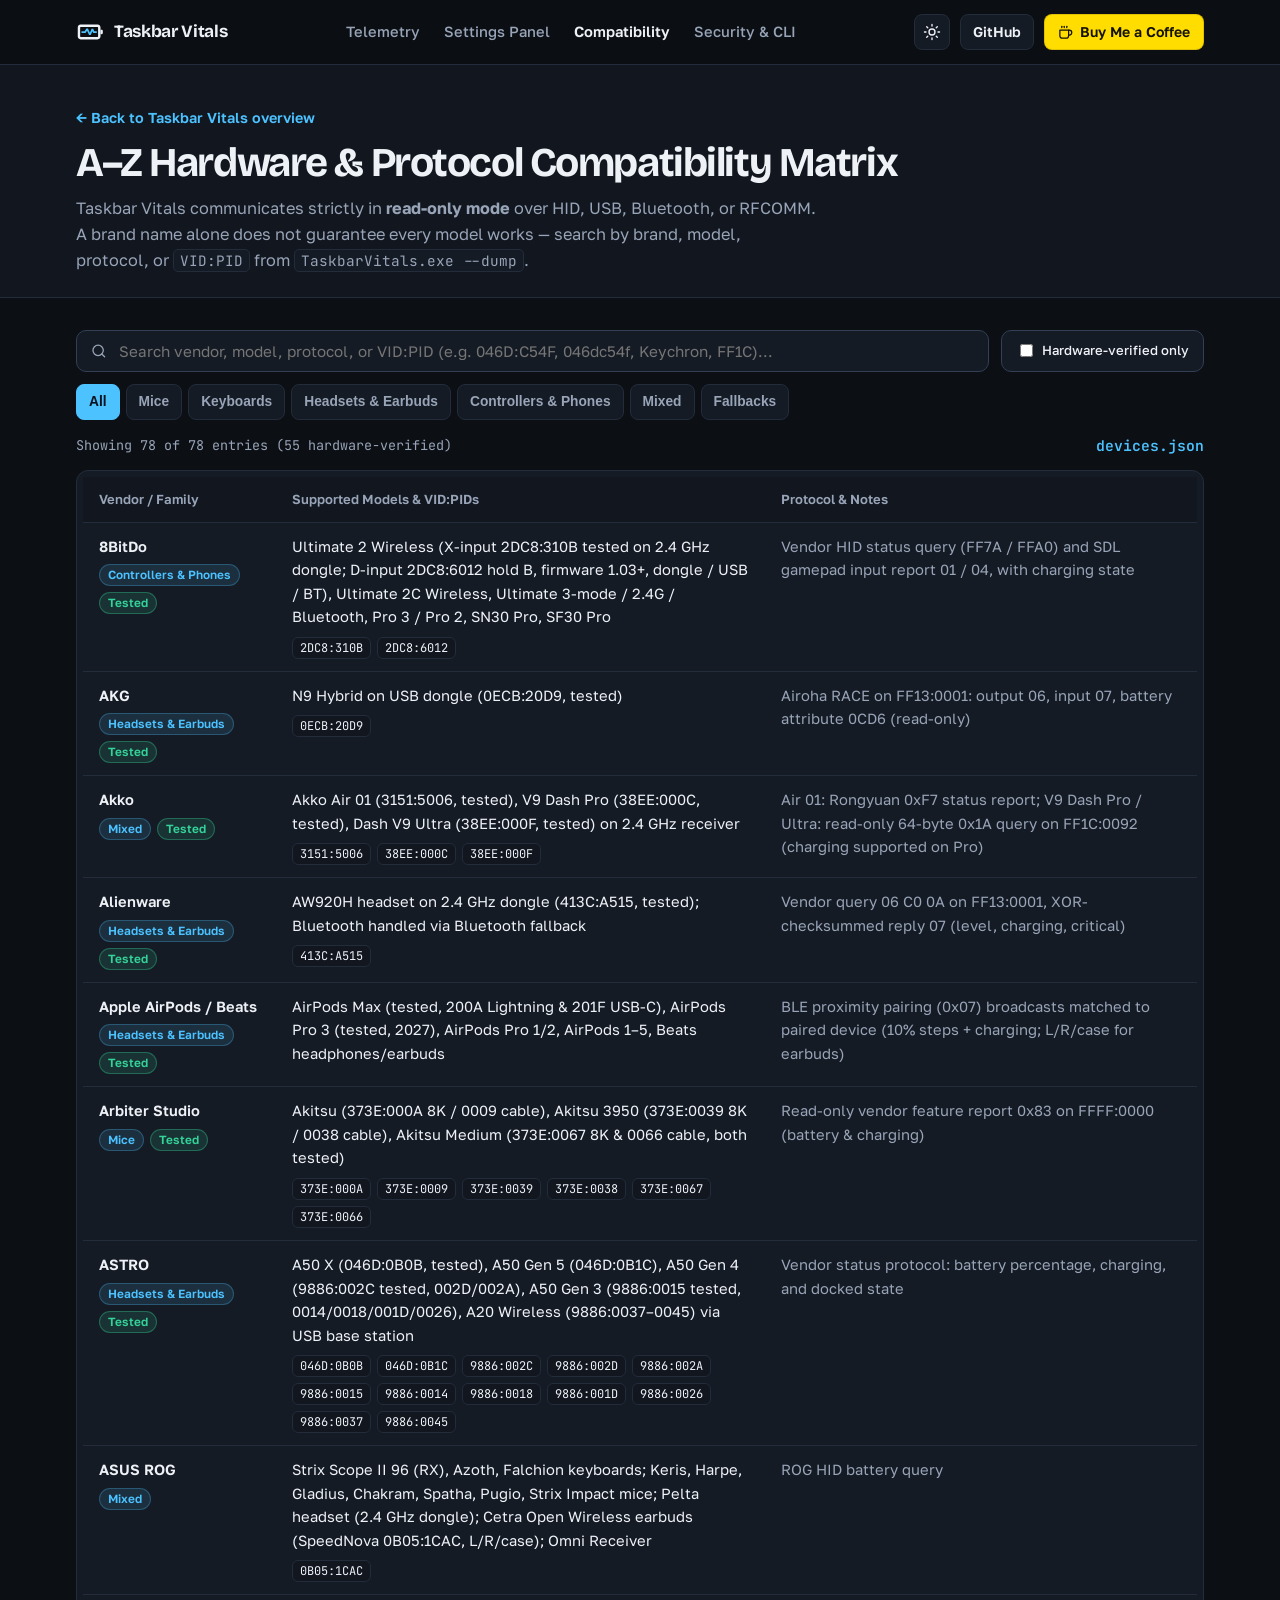
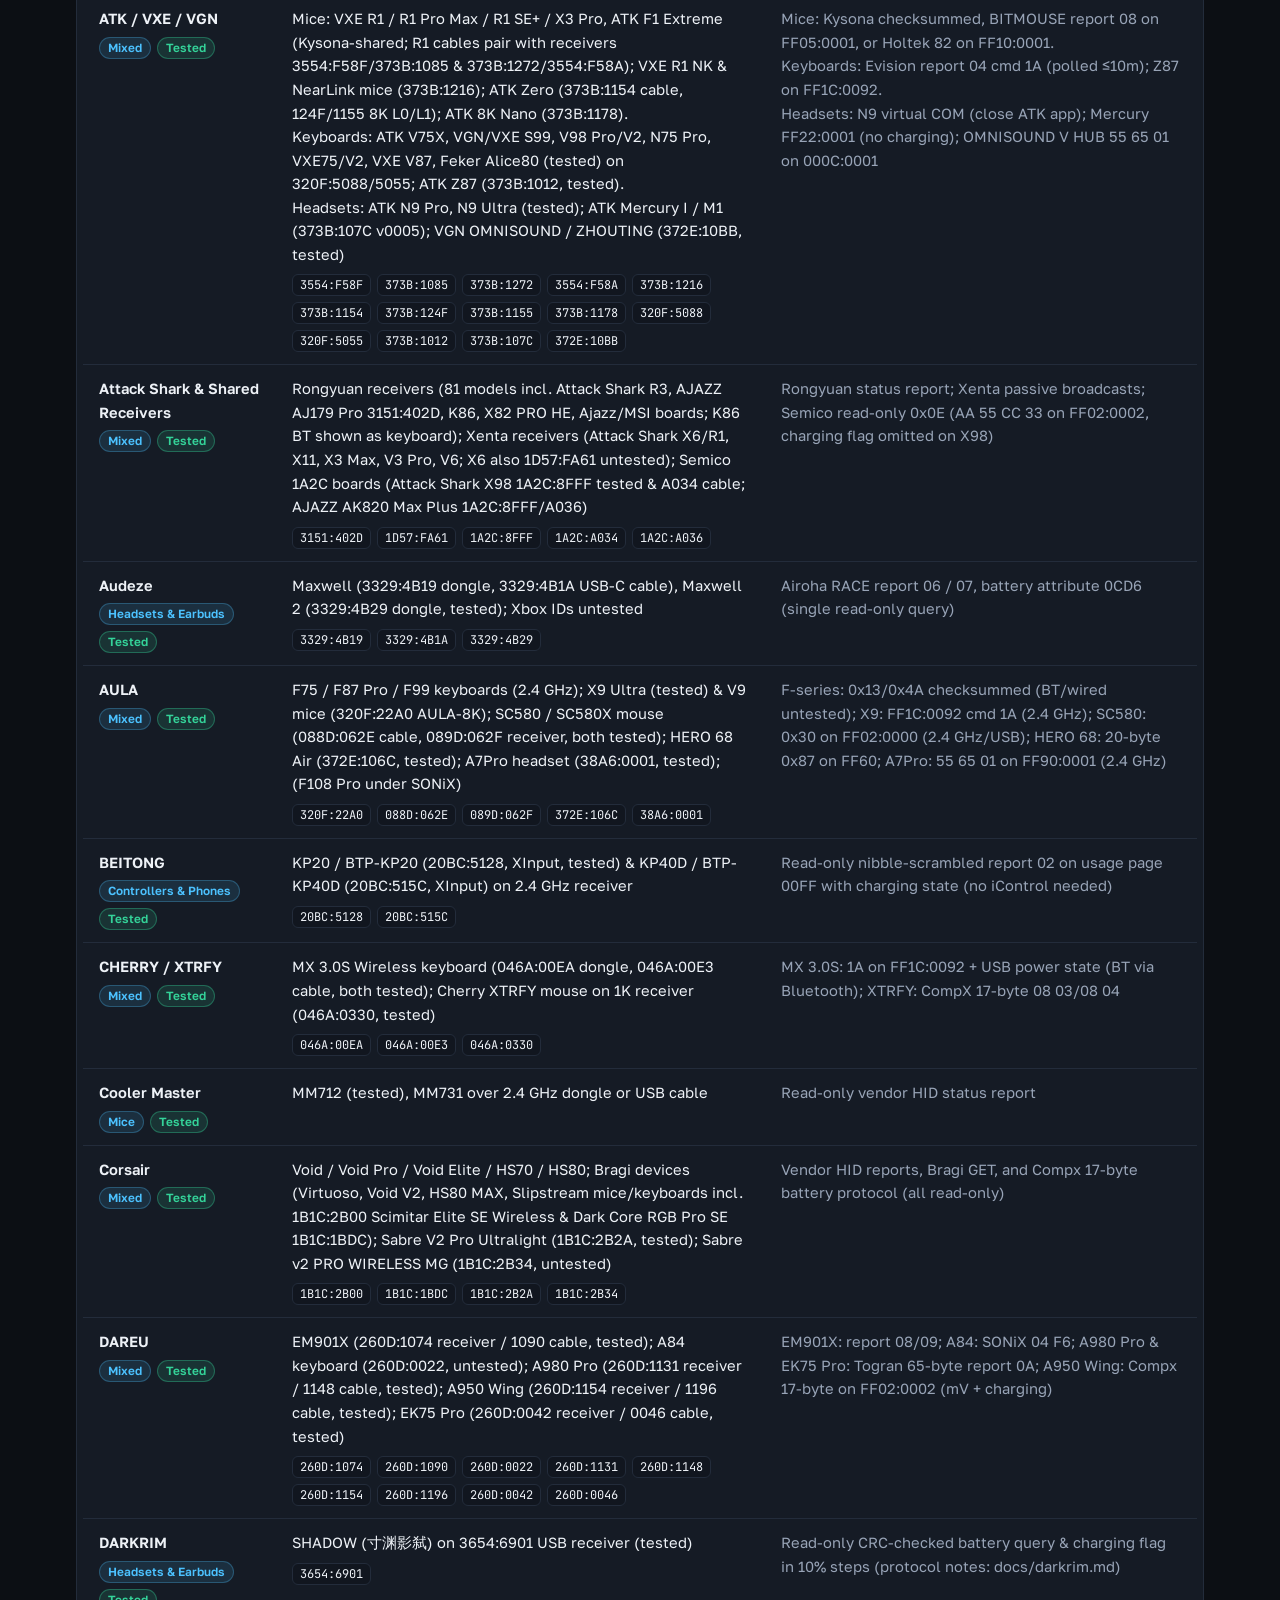
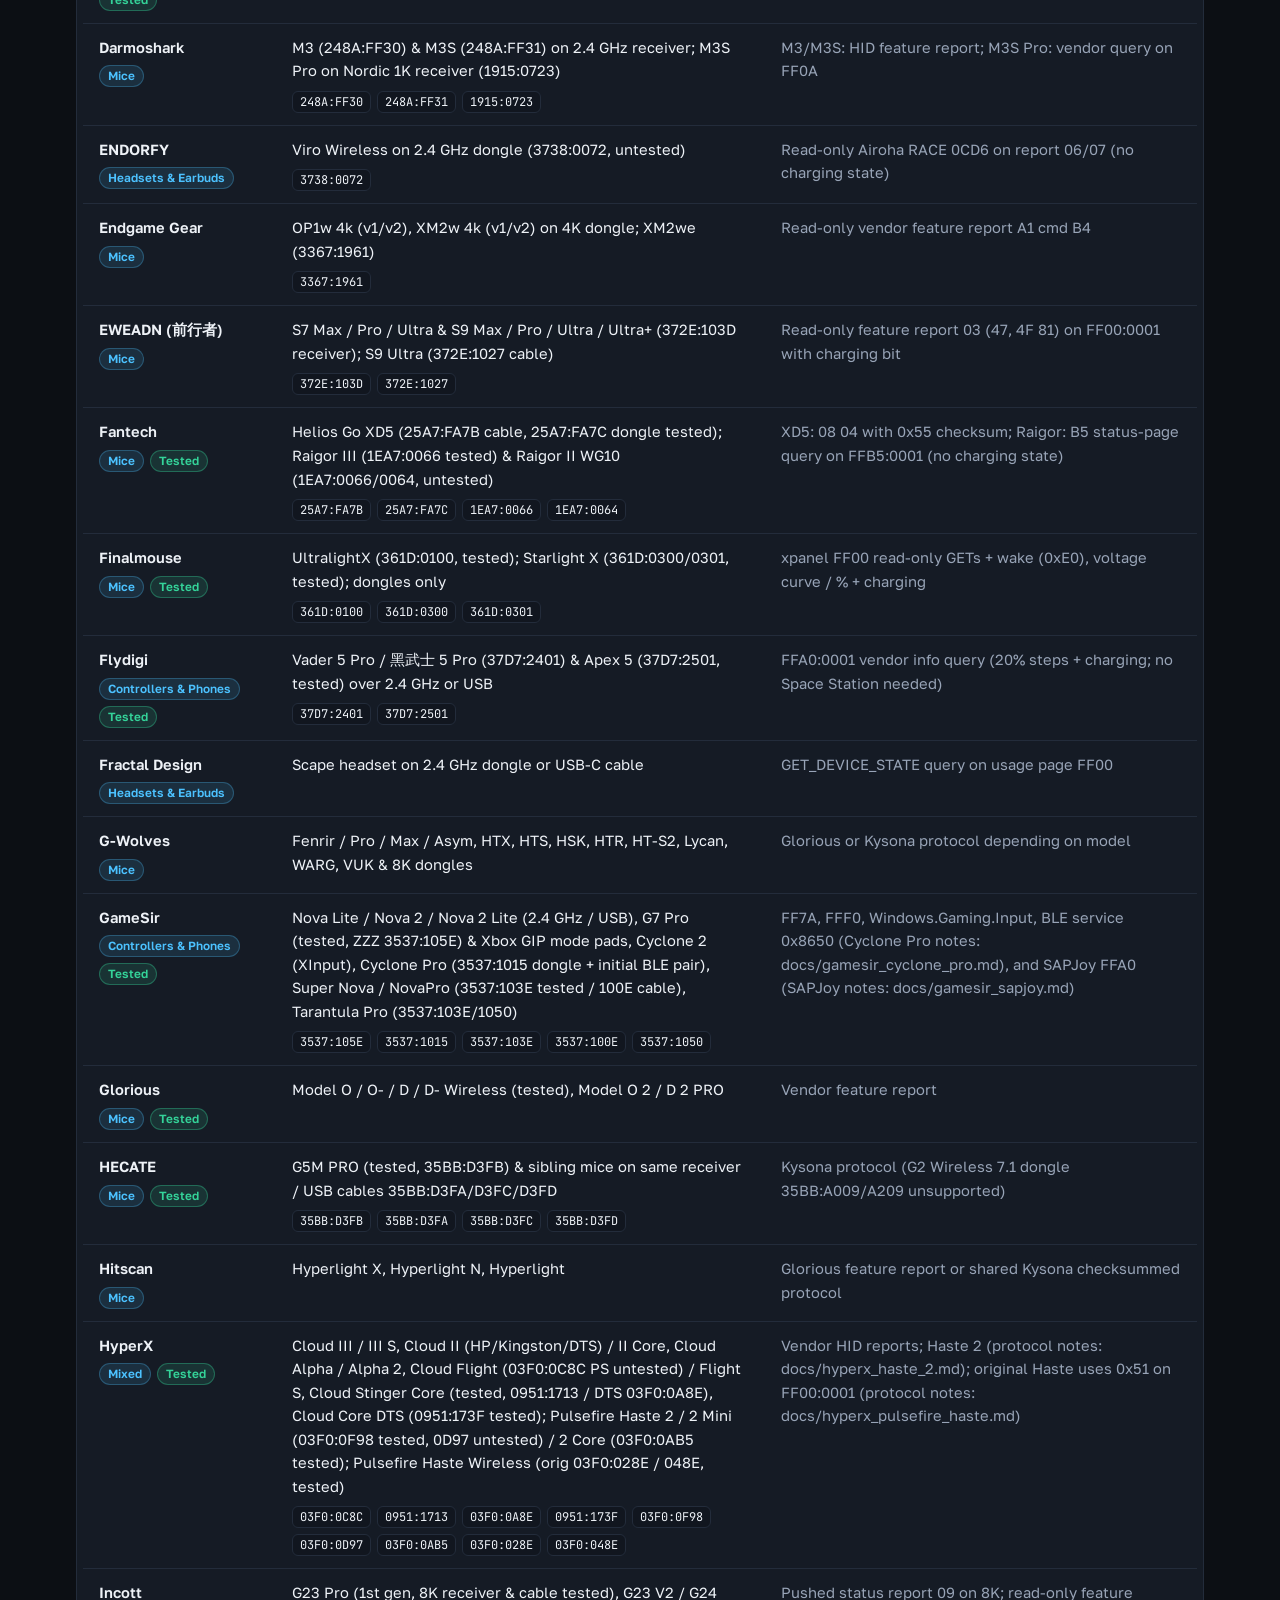
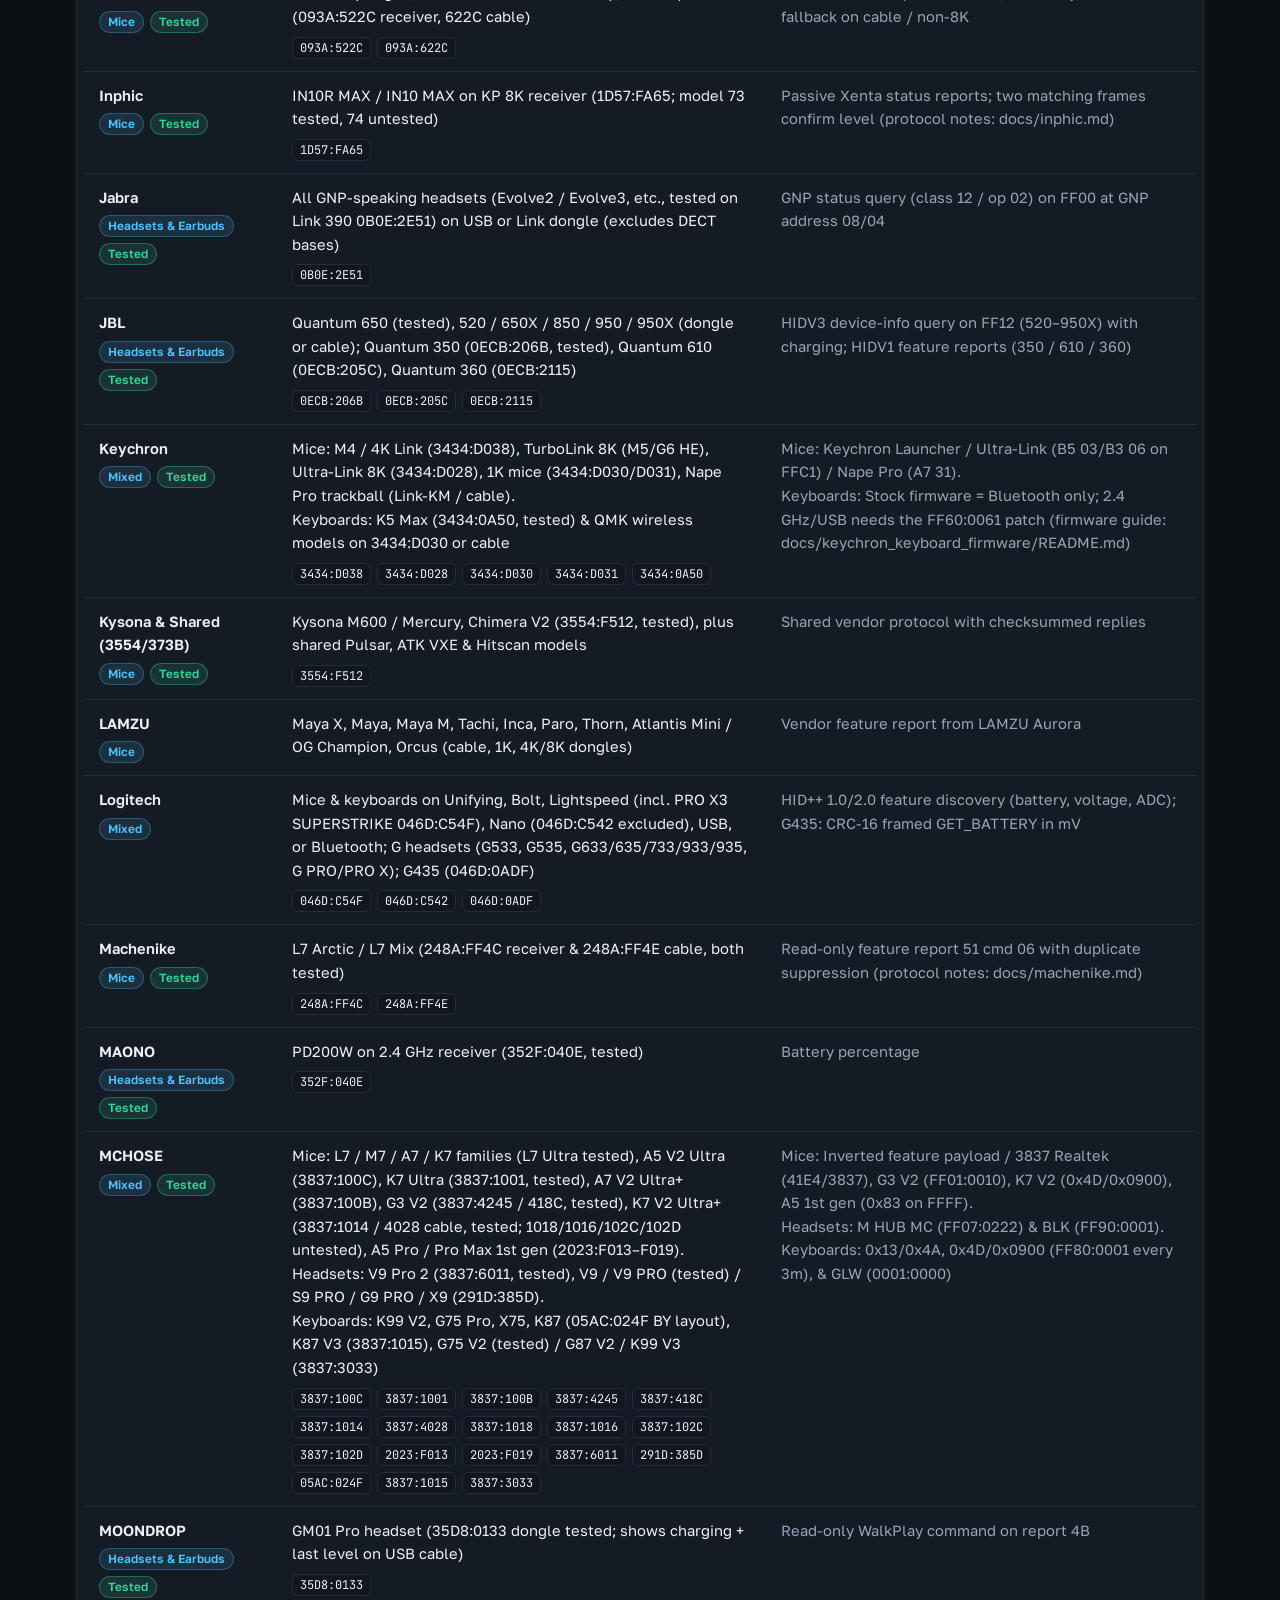
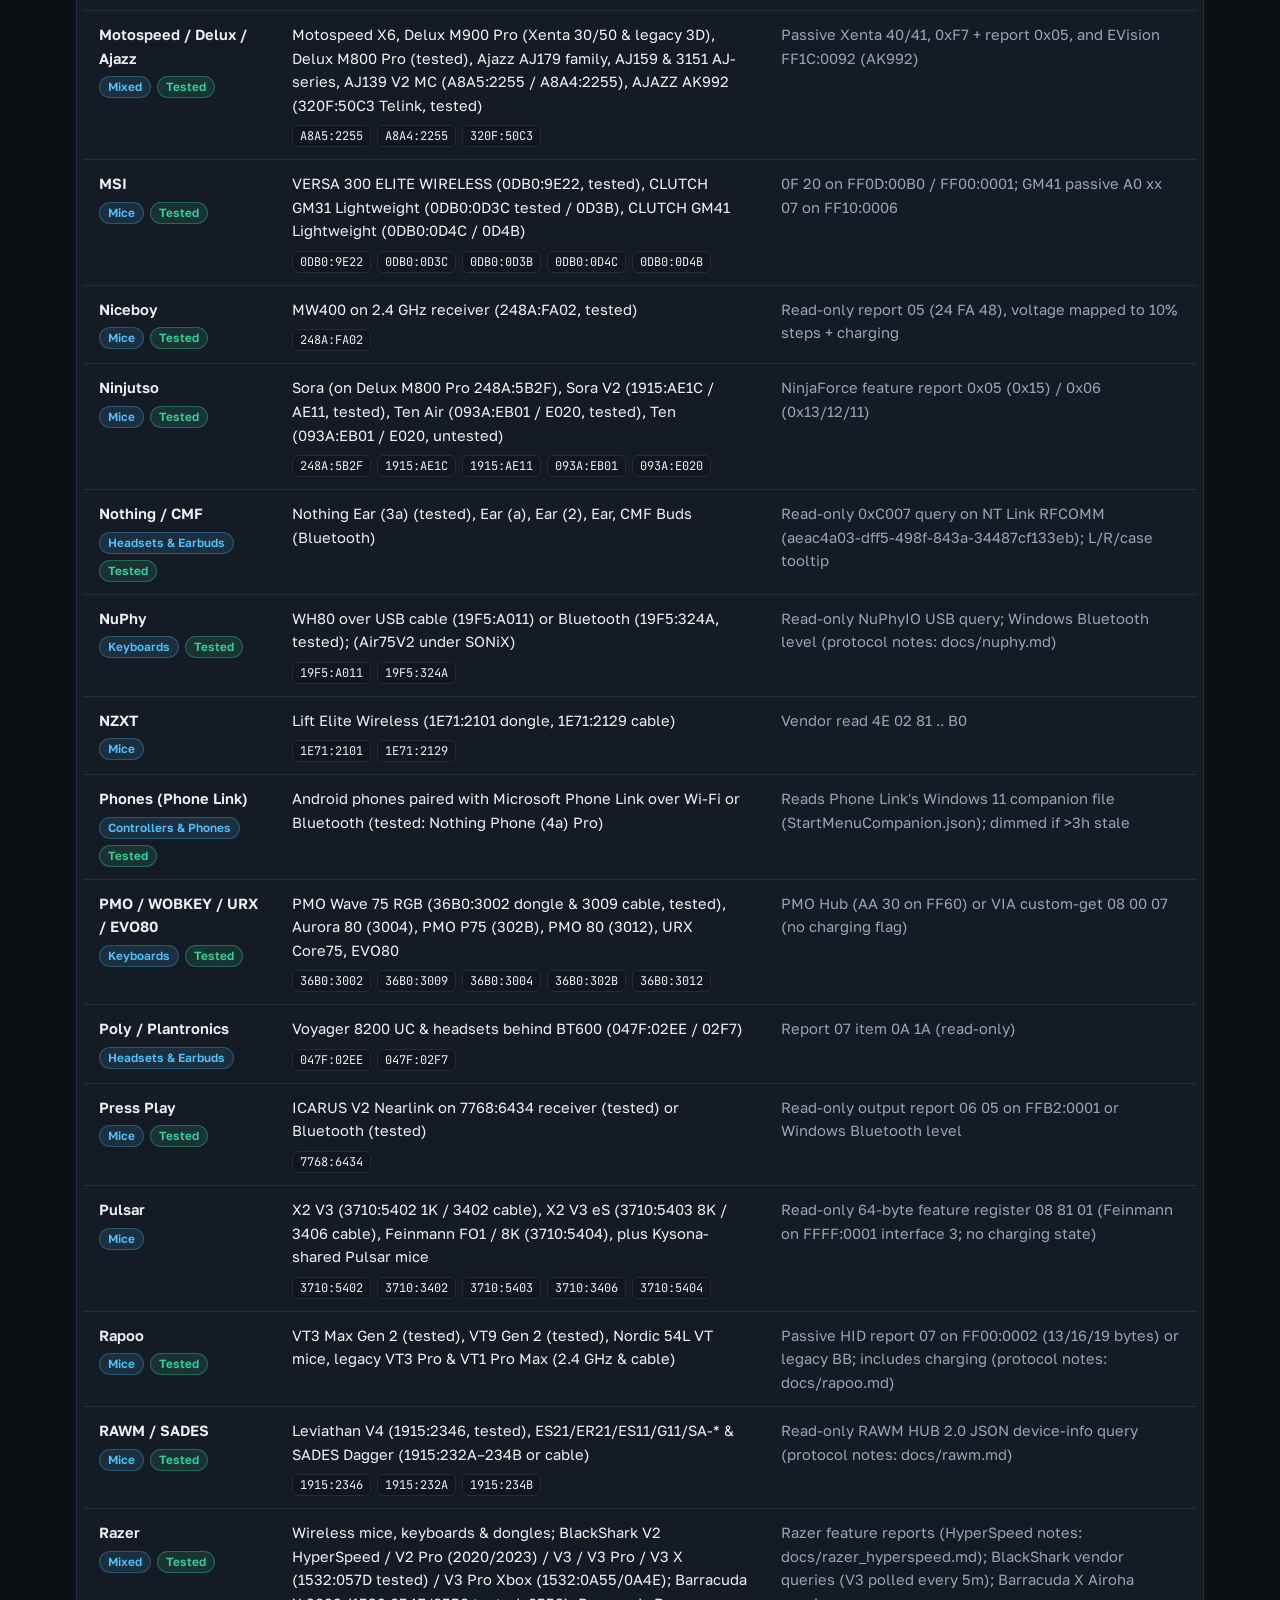
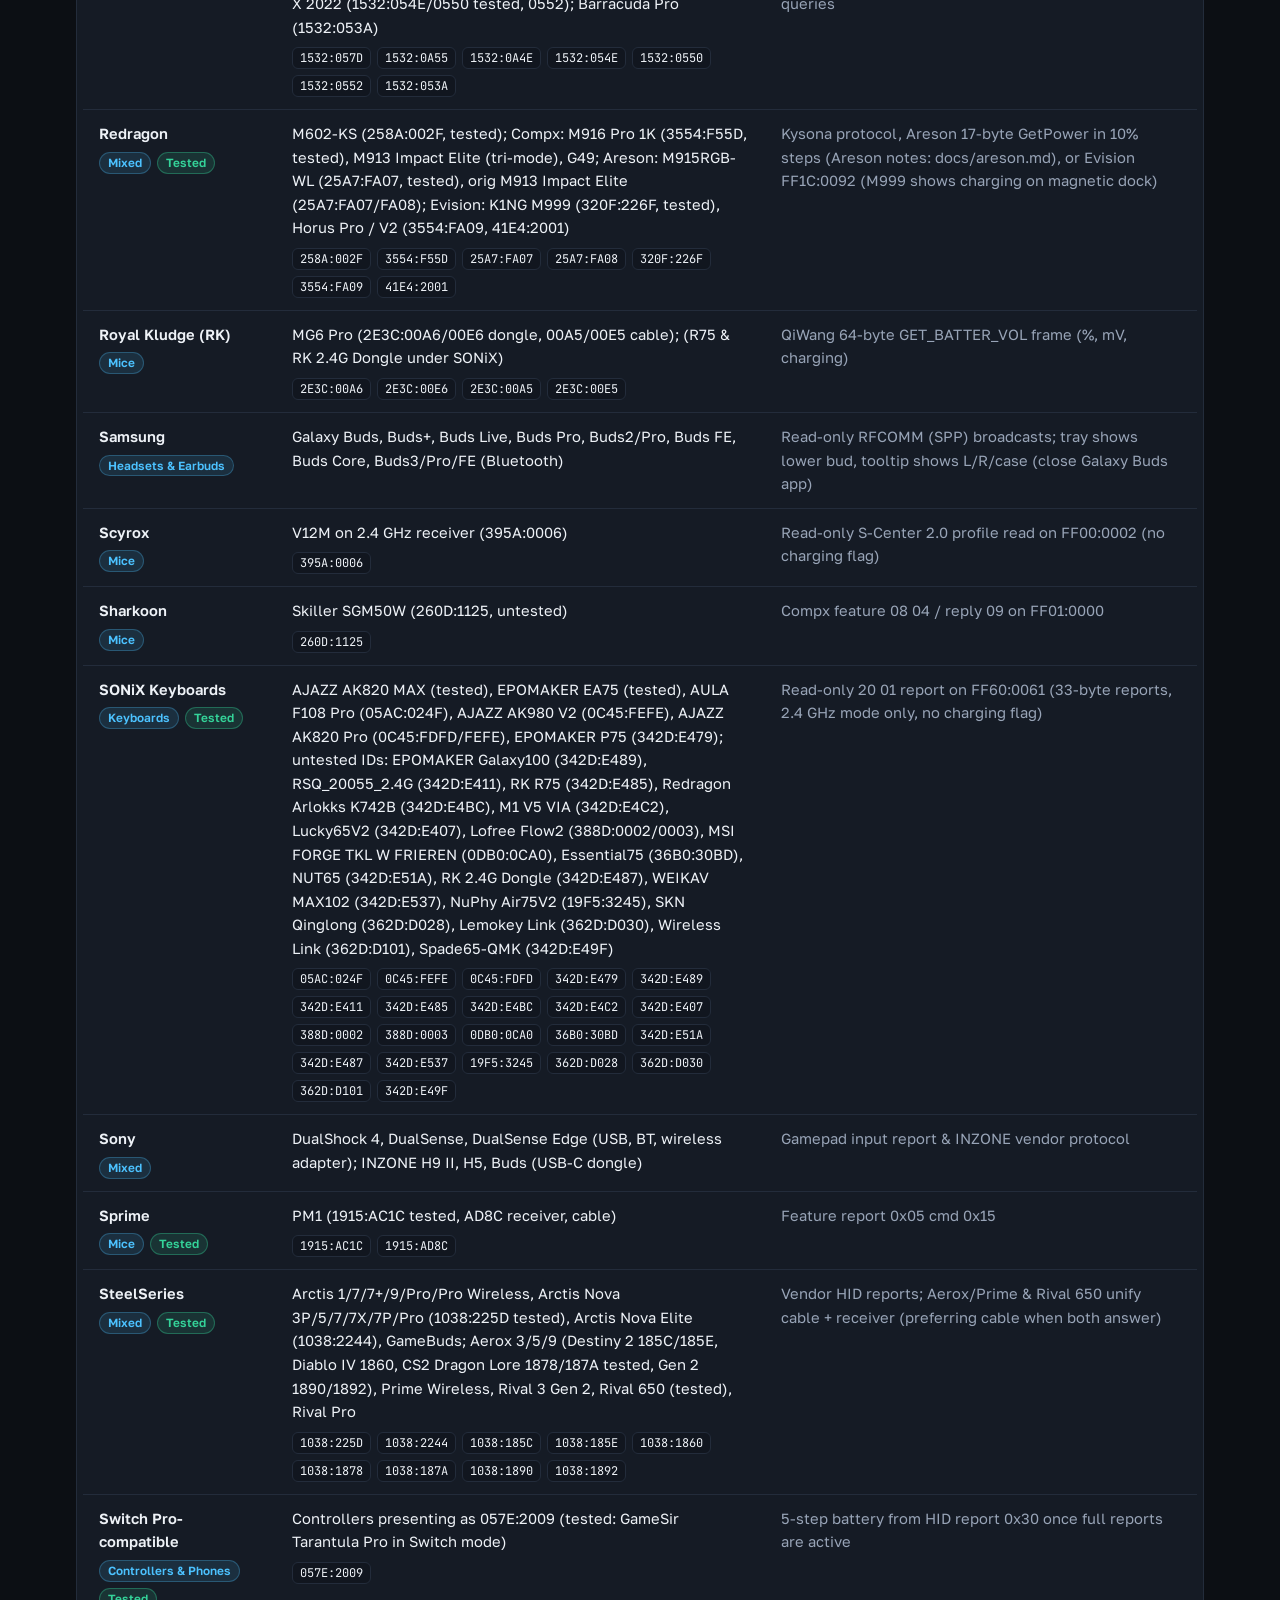
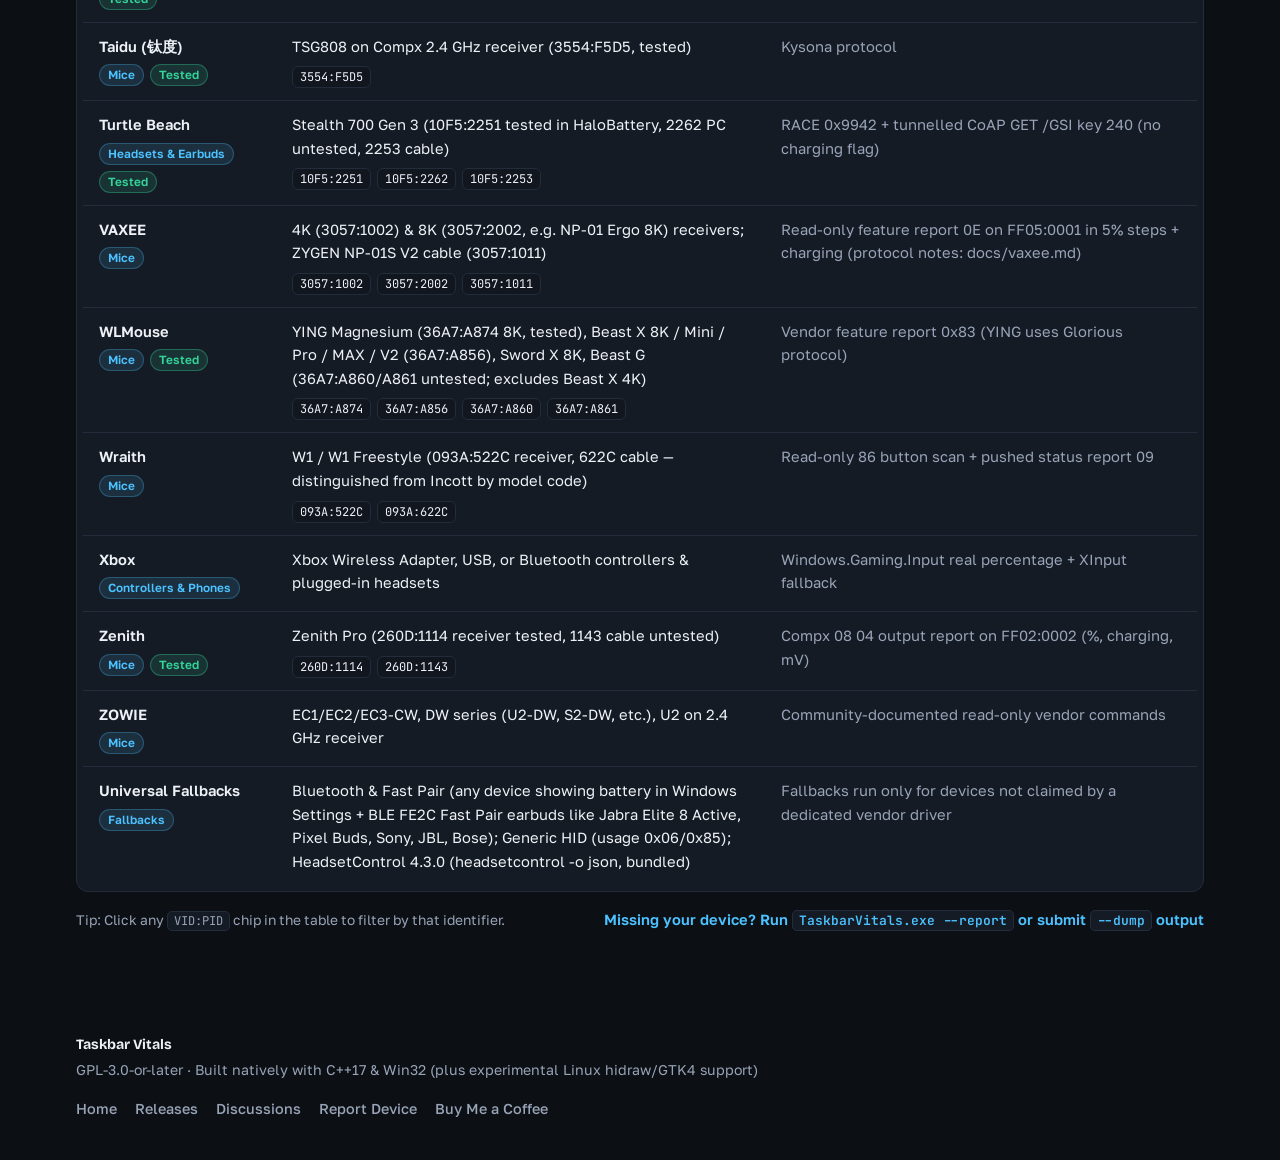
==== site/compatibility.html @ dc050e10 "Merge overnight improvements and package Taskbar Vitals 2.0.0" ====
<!DOCTYPE html>
<html lang="en" data-theme="dark">
<head>
  <meta charset="utf-8">
  <meta name="viewport" content="width=device-width, initial-scale=1">
  <title>Hardware Compatibility Matrix — Taskbar Vitals</title>
  <meta name="description" content="Searchable A–Z compatibility matrix for wireless mice, keyboards, headsets, earbuds, and controllers supported by Taskbar Vitals by brand, model, protocol, or VID:PID.">
  <meta property="og:title" content="Taskbar Vitals — Hardware Compatibility Matrix">
  <meta property="og:description" content="Search supported wireless peripherals, USB receivers, Bluetooth protocols, and VID:PID identifiers.">
  <meta property="og:type" content="website">
  <meta property="og:url" content="https://symnistaken.github.io/TaskbarVitals/compatibility.html">
  <link rel="icon" type="image/svg+xml" href="docs/readme/logo-dark.svg">
  <link rel="preconnect" href="https://fonts.googleapis.com">
  <link rel="preconnect" href="https://fonts.gstatic.com" crossorigin>
  <link href="https://fonts.googleapis.com/css2?family=Bricolage+Grotesque:opsz,wght@12..96,500;12..96,600;12..96,700&family=Golos+Text:wght@400;500;600&family=JetBrains+Mono:wght@400;500&display=swap" rel="stylesheet">
  <link rel="stylesheet" href="styles.css">
</head>
<body>
  <a class="skip-link" href="#main">Skip to content</a>

  <header class="site-header">
    <div class="container header-inner">
      <a class="brand" href="index.html" aria-label="Taskbar Vitals home">
        <svg class="brand-mark" width="28" height="28" viewBox="0 0 512 512" aria-hidden="true">
          <path d="M84,120 H396 C424.7,120 448,143.3 448,172 V340 C448,368.7 424.7,392 396,392 H84 C55.3,392 32,368.7 32,340 V172 C32,143.3 55.3,120 84,120 Z M84,164 H396 C400.4,164 404,167.6 404,172 V340 C404,344.4 400.4,348 396,348 H84 C79.6,348 76,344.4 76,340 V172 C76,167.6 79.6,164 84,164 Z" fill="currentColor" fill-rule="evenodd" clip-rule="evenodd"/>
          <path d="M448,216 H470 C481,216 490,225 490,236 V276 C490,287 481,296 470,296 H448 Z" fill="currentColor"/>
          <path d="M100,272 L174.5,272 L201.5,232.2 L239.5,312.8 L268.6,312.6 L300.7,241.3 L316.1,272 L380,272 L380,240 L335.9,240 L314.3,196.8 L285.4,197.4 L253.7,267.8 L218.5,193.2 L190.8,191 L157.5,240 L100,240 Z" fill="var(--accent)"/>
        </svg>
        <span class="brand-name">Taskbar Vitals</span>
      </a>

      <nav class="main-nav" aria-label="Primary navigation">
        <a href="index.html#telemetry">Telemetry</a>
        <a href="index.html#settings">Settings Panel</a>
        <a href="compatibility.html" class="nav-is-active" aria-current="page">Compatibility</a>
        <a href="index.html#security">Security &amp; CLI</a>
      </nav>

      <div class="header-actions">
        <button id="theme-toggle" class="icon-btn" type="button" aria-label="Toggle light or dark site theme" title="Switch theme">
          <svg width="18" height="18" viewBox="0 0 24 24" fill="none" stroke="currentColor" stroke-width="1.8" stroke-linecap="round" stroke-linejoin="round" aria-hidden="true">
            <circle cx="12" cy="12" r="4"/>
            <path d="M12 2v2M12 20v2M4.93 4.93l1.41 1.41M17.66 17.66l1.41 1.41M2 12h2M20 12h2M6.34 17.66l-1.41 1.41M19.07 4.93l-1.41 1.41"/>
          </svg>
        </button>
        <a class="nav-link-btn" href="https://github.com/symNistaken/TaskbarVitals" target="_blank" rel="noopener">GitHub</a>
        <a class="coffee-btn" href="https://buymeacoffee.com/symnistaken" target="_blank" rel="noopener">
          <svg width="15" height="15" viewBox="0 0 24 24" fill="none" stroke="currentColor" stroke-width="2" stroke-linecap="round" stroke-linejoin="round" aria-hidden="true">
            <path d="M17 8h1a4 4 0 1 1 0 8h-1"/>
            <path d="M3 8h14v9a4 4 0 0 1-4 4H7a4 4 0 0 1-4-4Z"/>
            <line x1="6" x2="6" y1="2" y2="4"/>
            <line x1="10" x2="10" y1="2" y2="4"/>
            <line x1="14" x2="14" y1="2" y2="4"/>
          </svg>
          <span>Buy Me a Coffee</span>
        </a>
      </div>
    </div>
  </header>

  <main id="main">
    <section class="compat-hero">
      <div class="container">
        <a class="compat-back-link" href="index.html">&larr; Back to Taskbar Vitals overview</a>
        <h1>A&ndash;Z Hardware &amp; Protocol Compatibility Matrix</h1>
        <p class="compat-lead">
          Taskbar Vitals communicates strictly in <strong>read-only mode</strong> over HID, USB, Bluetooth, or RFCOMM. A brand name alone does not guarantee every model works &mdash; search by brand, model, protocol, or <code>VID:PID</code> from <code>TaskbarVitals.exe --dump</code>.
        </p>
      </div>
    </section>

    <section class="band compat-band">
      <div class="container">
        <div class="hw-toolbar">
          <label class="hw-search-wrap" for="compat-search">
            <svg width="16" height="16" viewBox="0 0 24 24" fill="none" stroke="currentColor" stroke-width="2" stroke-linecap="round" stroke-linejoin="round" aria-hidden="true">
              <circle cx="11" cy="11" r="8"/>
              <line x1="21" x2="16.65" y1="21" y2="16.65"/>
            </svg>
            <input id="compat-search" type="search" placeholder="Search vendor, model, protocol, or VID:PID (e.g. 046D:C54F, 046dc54f, Keychron, FF1C)..." autocomplete="off">
            <button id="compat-clear" class="compat-clear-btn" type="button" hidden aria-label="Clear search">Clear</button>
          </label>

          <label class="check-chip compat-tested-chip">
            <input id="compat-tested-only" type="checkbox">
            <span>Hardware-verified only</span>
          </label>
        </div>

        <div class="hw-filters compat-filters" role="group" aria-label="Filter hardware by category">
          <button class="filter-btn is-active" type="button" data-cat="all">All</button>
          <button class="filter-btn" type="button" data-cat="mice">Mice</button>
          <button class="filter-btn" type="button" data-cat="keyboards">Keyboards</button>
          <button class="filter-btn" type="button" data-cat="audio">Headsets &amp; Earbuds</button>
          <button class="filter-btn" type="button" data-cat="controllers">Controllers &amp; Phones</button>
          <button class="filter-btn" type="button" data-cat="mixed">Mixed</button>
          <button class="filter-btn" type="button" data-cat="fallbacks">Fallbacks</button>
        </div>

        <div class="compat-meta-row">
          <p id="compat-count" class="hw-count mono" role="status" aria-live="polite">Loading compatibility dataset...</p>
          <a class="text-link mono compat-json-link" href="devices.json">devices.json</a>
        </div>

        <div class="hw-table-wrap">
          <table class="hw-table compat-table">
            <thead>
              <tr>
                <th>Vendor / Family</th>
                <th>Supported Models &amp; VID:PIDs</th>
                <th>Protocol &amp; Notes</th>
              </tr>
            </thead>
            <tbody id="compat-tbody"></tbody>
          </table>
        </div>

        <div id="compat-empty" class="compat-empty" hidden>
          <p id="compat-empty-msg">No matching entries found. Try another model keyword, protocol, or VID:PID.</p>
          <div class="compat-empty-actions">
            <button id="compat-reset-btn" class="btn btn-secondary" type="button">Reset filters</button>
            <a class="btn btn-primary" href="https://github.com/symNistaken/TaskbarVitals/issues/new?template=device-request.yml" target="_blank" rel="noopener">Request device support</a>
          </div>
        </div>

        <div class="hw-footer-bar">
          <span class="compat-tip">Tip: Click any <code>VID:PID</code> chip in the table to filter by that identifier.</span>
          <a class="text-link" href="https://github.com/symNistaken/TaskbarVitals/issues/new?template=device-request.yml" target="_blank" rel="noopener">
            Missing your device? Run <code>TaskbarVitals.exe --report</code> or submit <code>--dump</code> output
          </a>
        </div>
      </div>
    </section>
  </main>

  <footer class="site-footer">
    <div class="container footer-inner">
      <div class="footer-left">
        <strong>Taskbar Vitals</strong>
        <span>GPL-3.0-or-later &middot; Built natively with C++17 &amp; Win32 (plus experimental Linux hidraw/GTK4 support)</span>
      </div>
      <div class="footer-links">
        <a href="index.html">Home</a>
        <a href="https://github.com/symNistaken/TaskbarVitals/releases" target="_blank" rel="noopener">Releases</a>
        <a href="https://github.com/symNistaken/TaskbarVitals/discussions" target="_blank" rel="noopener">Discussions</a>
        <a href="https://github.com/symNistaken/TaskbarVitals/issues/new/choose" target="_blank" rel="noopener">Report Device</a>
        <a href="https://buymeacoffee.com/symnistaken" target="_blank" rel="noopener">Buy Me a Coffee</a>
      </div>
    </div>
  </footer>

  <script src="compatibility.js"></script>
</body>
</html>
---- site/styles.css ----
:root {
  --bg: #0c0f14;
  --bg-tinted: #11161f;
  --surface: #151b25;
  --surface-hover: #1b2330;
  --border: #232c3b;
  --border-strong: #323f54;
  --fg: #eef2f7;
  --fg-muted: #98a4b7;
  --accent: #4cc2ff;
  --accent-fg: #08131d;
  --accent-soft: rgba(76, 194, 255, 0.12);
  --amber: #f59e0b;
  --red: #f87171;
  --green: #34d399;
  --coffee: #ffdd00;
  --coffee-fg: #141100;
  --shadow: 0 18px 48px rgba(0, 0, 0, 0.42);
  --ease-out: cubic-bezier(0.23, 1, 0.32, 1);
  --font-display: 'Bricolage Grotesque', 'Segoe UI Variable Display', 'Segoe UI', system-ui, sans-serif;
  --font-sans: 'Golos Text', 'Segoe UI Variable Text', 'Segoe UI', system-ui, sans-serif;
  --font-mono: 'JetBrains Mono', 'Cascadia Code', Consolas, monospace;
}

html[data-theme="light"] {
  --bg: #f6f8fb;
  --bg-tinted: #edf1f7;
  --surface: #ffffff;
  --surface-hover: #f2f5fa;
  --border: #d8e0eb;
  --border-strong: #becad9;
  --fg: #121721;
  --fg-muted: #526075;
  --accent: #0067c0;
  --accent-fg: #ffffff;
  --accent-soft: rgba(0, 103, 192, 0.09);
  --amber: #b45309;
  --red: #c42b1c;
  --green: #0f7b0f;
  --shadow: 0 16px 40px rgba(15, 23, 42, 0.09);
}

*,
*::before,
*::after {
  box-sizing: border-box;
}

html {
  scroll-behavior: smooth;
  color-scheme: dark light;
}

body {
  margin: 0;
  font-family: var(--font-sans);
  font-size: 16px;
  line-height: 1.6;
  color: var(--fg);
  background: var(--bg);
  -webkit-font-smoothing: antialiased;
}

::selection {
  background: var(--accent);
  color: var(--accent-fg);
}

::-webkit-scrollbar {
  width: 10px;
  height: 10px;
}

::-webkit-scrollbar-track {
  background: var(--bg);
}

::-webkit-scrollbar-thumb {
  background: var(--border-strong);
  border-radius: 5px;
  border: 2px solid var(--bg);
}

:focus-visible {
  outline: 2px solid var(--accent);
  outline-offset: 2px;
}

.skip-link {
  position: absolute;
  left: -9999px;
  top: 8px;
  z-index: 999;
  padding: 8px 14px;
  background: var(--accent);
  color: var(--accent-fg);
  font-weight: 600;
  border-radius: 8px;
}

.skip-link:focus {
  left: 12px;
}

.mono {
  font-family: var(--font-mono);
  font-variant-numeric: tabular-nums;
}

code {
  font-family: var(--font-mono);
  font-size: 0.88em;
  padding: 1px 6px;
  border-radius: 5px;
  background: var(--surface);
  border: 1px solid var(--border);
}

.container {
  width: min(1160px, 100%);
  padding-inline: 16px;
  margin-inline: auto;
}

/* Header */
.site-header {
  position: sticky;
  top: 0;
  z-index: 50;
  background: color-mix(in srgb, var(--bg) 88%, transparent);
  backdrop-filter: blur(10px);
  border-bottom: 1px solid var(--border);
}

.header-inner {
  display: flex;
  align-items: center;
  justify-content: space-between;
  gap: 20px;
  min-height: 64px;
}

.brand {
  display: inline-flex;
  align-items: center;
  gap: 10px;
  color: var(--fg);
  text-decoration: none;
  font-family: var(--font-display);
  font-weight: 700;
  font-size: 1.08rem;
  letter-spacing: -0.02em;
}

.main-nav {
  display: flex;
  align-items: center;
  gap: 24px;
}

.main-nav a {
  color: var(--fg-muted);
  text-decoration: none;
  font-size: 0.92rem;
  font-weight: 500;
  transition: color 140ms var(--ease-out);
}

.main-nav a:hover {
  color: var(--fg);
}

.header-actions {
  display: flex;
  align-items: center;
  gap: 10px;
}

.icon-btn,
.nav-link-btn,
.coffee-btn {
  display: inline-flex;
  align-items: center;
  justify-content: center;
  gap: 7px;
  height: 36px;
  border-radius: 8px;
  font-size: 0.88rem;
  font-weight: 600;
  text-decoration: none;
  cursor: pointer;
  transition: transform 150ms var(--ease-out), background-color 150ms var(--ease-out), border-color 150ms var(--ease-out);
}

.icon-btn:active,
.nav-link-btn:active,
.coffee-btn:active,
.btn:active,
.seg-btn:active,
.panel-tab-btn:active {
  transform: scale(0.97);
}

.icon-btn {
  width: 36px;
  background: var(--surface);
  border: 1px solid var(--border);
  color: var(--fg);
}

.nav-link-btn {
  padding: 0 12px;
  background: var(--surface);
  border: 1px solid var(--border);
  color: var(--fg);
}

.coffee-btn {
  padding: 0 13px;
  background: var(--coffee);
  color: var(--coffee-fg);
  border: 1px solid rgba(0, 0, 0, 0.12);
}

/* Hero */
.hero {
  padding: 56px 0 48px;
}

.hero-copy {
  max-width: 78ch;
}

h1 {
  margin: 0 0 16px;
  font-family: var(--font-display);
  font-size: clamp(2.1rem, 4.4vw, 3.55rem);
  font-weight: 700;
  line-height: 1.07;
  letter-spacing: -0.035em;
  text-wrap: balance;
}

.hero-lead {
  margin: 0 0 26px;
  max-width: 66ch;
  font-size: 1.12rem;
  color: var(--fg-muted);
}

.hero-cta-row {
  display: flex;
  flex-wrap: wrap;
  align-items: center;
  gap: 12px;
  margin-bottom: 16px;
}

.btn {
  display: inline-flex;
  align-items: center;
  gap: 9px;
  height: 44px;
  padding: 0 18px;
  border-radius: 10px;
  font-weight: 600;
  font-size: 0.96rem;
  text-decoration: none;
  cursor: pointer;
  border: 1px solid transparent;
  transition: transform 150ms var(--ease-out), background-color 150ms var(--ease-out), border-color 150ms var(--ease-out);
}

.btn-primary {
  background: var(--accent);
  color: var(--accent-fg);
}

.btn-secondary {
  background: var(--surface);
  border-color: var(--border-strong);
  color: var(--fg);
}

@media (hover: hover) and (pointer: fine) {
  .btn-secondary:hover,
  .icon-btn:hover,
  .nav-link-btn:hover {
    background: var(--surface-hover);
    border-color: var(--accent);
  }
}

.vt-pill {
  display: inline-flex;
  align-items: center;
  gap: 7px;
  height: 44px;
  padding: 0 14px;
  border-radius: 10px;
  background: color-mix(in srgb, var(--green) 11%, var(--surface));
  border: 1px solid color-mix(in srgb, var(--green) 38%, transparent);
  color: var(--green);
  font-size: 0.9rem;
  font-weight: 600;
  text-decoration: none;
}

.hero-facts {
  margin: 0;
  font-size: 0.84rem;
  color: var(--fg-muted);
}

/* Interactive Taskbar Simulator */
.sim-shell {
  margin-top: 34px;
  border: 1px solid var(--border);
  border-radius: 16px;
  background: var(--surface);
  box-shadow: var(--shadow);
  overflow: hidden;
}

.sim-controls {
  display: flex;
  flex-wrap: wrap;
  align-items: center;
  justify-content: space-between;
  gap: 14px;
  padding: 12px 16px;
  border-bottom: 1px solid var(--border);
  background: var(--bg-tinted);
}

.control-group {
  display: inline-flex;
  flex-wrap: wrap;
  align-items: center;
  gap: 6px;
}

.control-label {
  font-size: 0.8rem;
  font-weight: 600;
  color: var(--fg-muted);
  margin-right: 4px;
}

.seg-btn {
  height: 30px;
  padding: 0 10px;
  border-radius: 7px;
  border: 1px solid var(--border);
  background: var(--surface);
  color: var(--fg-muted);
  font-size: 0.82rem;
  font-weight: 600;
  cursor: pointer;
  transition: transform 140ms var(--ease-out), background-color 140ms var(--ease-out), color 140ms var(--ease-out);
}

.seg-btn.is-active {
  background: var(--accent);
  color: var(--accent-fg);
  border-color: var(--accent);
}

.check-chip {
  display: inline-flex;
  align-items: center;
  gap: 6px;
  height: 30px;
  padding: 0 10px;
  border-radius: 7px;
  border: 1px solid var(--border);
  background: var(--surface);
  font-size: 0.82rem;
  font-weight: 500;
  color: var(--fg);
  cursor: pointer;
}

.check-chip input {
  accent-color: var(--accent);
}

.desktop-stage {
  position: relative;
  padding: 96px 20px 18px;
  background: radial-gradient(circle at 20% 25%, #1c314b 0%, #101723 55%, #0c1018 100%);
  transition: background 220ms var(--ease-out);
}

.desktop-stage[data-bar-theme="light"] {
  background: radial-gradient(circle at 20% 25%, #dbeafe 0%, #c7d9ee 58%, #b9cee7 100%);
}

.sim-tooltip {
  position: absolute;
  left: 24px;
  bottom: 78px;
  padding: 10px 14px;
  border-radius: 8px;
  background: #232323;
  border: 1px solid #3c3c3c;
  color: #f3f3f3;
  font-size: 0.83rem;
  line-height: 1.5;
  box-shadow: 0 10px 28px rgba(0, 0, 0, 0.45);
  opacity: 0;
  transform: translateY(4px) scale(0.98);
  pointer-events: none;
  transition: opacity 150ms var(--ease-out), transform 150ms var(--ease-out);
}

.desktop-stage[data-bar-theme="light"] .sim-tooltip {
  background: #ffffff;
  border-color: #d0d7de;
  color: #18181b;
}

.sim-tooltip.is-visible {
  opacity: 1;
  transform: translateY(0) scale(1);
}

.taskbar-preview {
  display: flex;
  align-items: center;
  justify-content: space-between;
  gap: 16px;
  min-height: 48px;
  padding: 6px 14px;
  border-radius: 10px;
  background: rgba(24, 24, 27, 0.9);
  border: 1px solid rgba(255, 255, 255, 0.1);
  color: #f4f4f5;
  backdrop-filter: blur(12px);
}

.desktop-stage[data-bar-theme="light"] .taskbar-preview {
  background: rgba(243, 246, 250, 0.92);
  border-color: rgba(15, 23, 42, 0.14);
  color: #18181b;
}

.strip {
  display: inline-flex;
  align-items: center;
  gap: 14px;
  cursor: pointer;
  border-radius: 6px;
  padding: 3px 6px;
}

.strip:hover {
  background: rgba(128, 128, 128, 0.14);
}

.strip-item {
  position: relative;
  display: inline-flex;
  align-items: center;
  gap: 6px;
  font-size: 0.86rem;
  font-weight: 500;
  padding-bottom: 3px;
  white-space: nowrap;
}

.strip-item.is-low {
  color: #ff7b72;
}

.desktop-stage[data-bar-theme="light"] .strip-item.is-low {
  color: #c42b1c;
}

.strip-item.heat-warn {
  color: #f59e0b;
}

.strip-item.heat-high {
  color: #ff7b72;
}

.tv-ico {
  width: 17px;
  height: 17px;
  fill: none;
  stroke: currentColor;
  stroke-width: 1.7;
  stroke-linecap: round;
  stroke-linejoin: round;
}

.bolt-ico {
  width: 12px;
  height: 12px;
  fill: #4cc2ff;
}

.desktop-stage[data-bar-theme="light"] .bolt-ico {
  fill: #0067c0;
}

.brand-bar {
  position: absolute;
  left: 0;
  right: 0;
  bottom: -1px;
  height: 2.5px;
  border-radius: 2px;
  opacity: 0.92;
  transition: opacity 150ms var(--ease-out);
}

.desktop-stage.no-brands .brand-bar {
  opacity: 0;
}

.taskbar-center-icons {
  display: inline-flex;
  align-items: center;
  gap: 8px;
}

.win-start {
  width: 18px;
  height: 18px;
  border-radius: 3px;
  background: linear-gradient(135deg, #38bdf8, #0284c7);
}

.win-app {
  width: 18px;
  height: 18px;
  border-radius: 4px;
  background: rgba(148, 163, 184, 0.35);
}

.taskbar-right {
  display: inline-flex;
  align-items: center;
  gap: 14px;
}

.win-clock {
  display: flex;
  flex-direction: column;
  align-items: flex-end;
  font-size: 0.72rem;
  line-height: 1.25;
}

.stage-hint {
  margin: 12px 0 0;
  font-size: 0.8rem;
  color: rgba(255, 255, 255, 0.72);
  text-align: center;
}

.desktop-stage[data-bar-theme="light"] .stage-hint {
  color: rgba(15, 23, 42, 0.72);
}

/* Bands & Typography */
.band {
  padding: 72px 16px;
}

.band-tinted {
  background: var(--bg-tinted);
  border-top: 1px solid var(--border);
  border-bottom: 1px solid var(--border);
}

.section-head {
  max-width: 68ch;
  margin-bottom: 32px;
}

.section-head h2,
.ledger-block h2 {
  margin: 0 0 10px;
  font-family: var(--font-display);
  font-size: clamp(1.55rem, 2.8vw, 2.2rem);
  font-weight: 700;
  line-height: 1.15;
  letter-spacing: -0.025em;
}

.section-head p {
  margin: 0;
  color: var(--fg-muted);
}

/* Real captures section */
.captures-layout {
  display: grid;
  grid-template-columns: 1.1fr 0.9fr;
  gap: 20px;
  align-items: stretch;
}

.capture-stack {
  display: flex;
  flex-direction: column;
  gap: 20px;
}

.capture-frame {
  margin: 0;
  padding: 16px;
  border-radius: 14px;
  background: var(--surface);
  border: 1px solid var(--border);
  display: flex;
  flex-direction: column;
  gap: 14px;
}

.capture-frame img {
  width: 100%;
  height: auto;
  border-radius: 8px;
  border: 1px solid var(--border);
  display: block;
}

.capture-tooltip {
  justify-content: space-between;
}

.capture-frame figcaption {
  font-size: 0.93rem;
  color: var(--fg-muted);
}

.capture-frame figcaption strong {
  color: var(--fg);
}

.tone-amber {
  color: var(--amber);
  font-weight: 600;
}

.tone-red {
  color: var(--red);
  font-weight: 600;
}

/* Settings Panel Showcase */
.panel-showcase {
  display: grid;
  grid-template-columns: 1fr 420px;
  gap: 28px;
  align-items: start;
}

.panel-tab-list {
  display: flex;
  flex-direction: column;
  gap: 10px;
}

.panel-tab-btn {
  text-align: left;
  padding: 16px 18px;
  border-radius: 12px;
  border: 1px solid var(--border);
  background: var(--surface);
  color: var(--fg);
  cursor: pointer;
  display: flex;
  flex-direction: column;
  gap: 4px;
  transition: transform 150ms var(--ease-out), border-color 150ms var(--ease-out), background-color 150ms var(--ease-out);
}

.panel-tab-btn strong {
  font-family: var(--font-display);
  font-size: 1.05rem;
}

.panel-tab-btn span {
  font-size: 0.91rem;
  color: var(--fg-muted);
}

.panel-tab-btn.is-active {
  border-color: var(--accent);
  background: color-mix(in srgb, var(--accent) 8%, var(--surface));
}

.panel-shot-wrap {
  margin: 0;
  padding: 14px;
  border-radius: 14px;
  background: var(--surface);
  border: 1px solid var(--border);
  box-shadow: var(--shadow);
}

.panel-shot-wrap img {
  width: 100%;
  height: auto;
  border-radius: 8px;
  display: block;
  transition: opacity 180ms var(--ease-out);
}

.panel-shot-wrap figcaption {
  margin-top: 12px;
  font-size: 0.89rem;
  color: var(--fg-muted);
}

.panel-shot-wrap figcaption strong {
  color: var(--fg);
}

/* Hardware Explorer */
.hw-toolbar {
  display: flex;
  flex-wrap: wrap;
  align-items: center;
  justify-content: space-between;
  gap: 12px;
  margin-bottom: 12px;
}

.hw-search-wrap {
  flex: 1 1 320px;
  display: flex;
  align-items: center;
  gap: 10px;
  height: 42px;
  padding: 0 14px;
  border-radius: 10px;
  background: var(--surface);
  border: 1px solid var(--border-strong);
  color: var(--fg-muted);
}

.hw-search-wrap input {
  width: 100%;
  border: 0;
  background: transparent;
  color: var(--fg);
  font-family: var(--font-sans);
  font-size: 0.95rem;
  outline: none;
}

.hw-filters {
  display: flex;
  flex-wrap: wrap;
  gap: 6px;
}

.filter-btn {
  height: 36px;
  padding: 0 12px;
  border-radius: 8px;
  border: 1px solid var(--border);
  background: var(--surface);
  color: var(--fg-muted);
  font-size: 0.86rem;
  font-weight: 600;
  cursor: pointer;
}

.filter-btn.is-active {
  background: var(--accent);
  color: var(--accent-fg);
  border-color: var(--accent);
}

.hw-count {
  margin: 0 0 12px;
  font-size: 0.84rem;
  color: var(--fg-muted);
}

.hw-table-wrap {
  padding: 6px;
  border: 1px solid var(--border);
  border-radius: 12px;
  overflow: auto;
  background: var(--surface);
}

.hw-table {
  width: 100%;
  border-collapse: collapse;
  text-align: left;
  font-size: 0.92rem;
}

.hw-table th {
  padding: 12px 16px;
  font-size: 0.82rem;
  font-weight: 600;
  color: var(--fg-muted);
  background: var(--bg-tinted);
  border-bottom: 1px solid var(--border);
}

.hw-table td {
  padding: 12px 16px;
  border-bottom: 1px solid var(--border);
  vertical-align: top;
}

.hw-table tr:last-child td {
  border-bottom: 0;
}

.hw-brand {
  font-weight: 600;
  color: var(--fg);
  white-space: nowrap;
}

.hw-cat {
  color: var(--accent);
  font-size: 0.84rem;
  font-weight: 600;
  white-space: nowrap;
}

.hw-footer-bar {
  margin-top: 16px;
  display: flex;
  flex-wrap: wrap;
  align-items: center;
  justify-content: space-between;
  gap: 12px;
}

.hw-footer-actions {
  display: flex;
  flex-wrap: wrap;
  align-items: center;
  gap: 10px;
}

.main-nav a.nav-is-active {
  color: var(--fg);
  font-weight: 600;
}

/* Full Compatibility Matrix Page */
.compat-hero {
  padding: 40px 0 24px;
  border-bottom: 1px solid var(--border);
  background: var(--bg-tinted);
}

.compat-back-link {
  display: inline-block;
  margin-bottom: 12px;
  color: var(--accent);
  text-decoration: none;
  font-size: 0.9rem;
  font-weight: 600;
}

.compat-back-link:hover {
  text-decoration: underline;
  text-underline-offset: 3px;
}

.compat-hero h1 {
  font-size: clamp(1.75rem, 3.4vw, 2.55rem);
  margin-bottom: 10px;
}

.compat-lead {
  margin: 0;
  max-width: 74ch;
  color: var(--fg-muted);
  font-size: 1.02rem;
}

.compat-band {
  padding-top: 32px;
}

.compat-clear-btn {
  border: 1px solid var(--border);
  background: var(--bg-tinted);
  color: var(--fg-muted);
  border-radius: 6px;
  padding: 2px 8px;
  font-size: 0.78rem;
  font-weight: 600;
  cursor: pointer;
}

.compat-clear-btn:hover {
  color: var(--fg);
  border-color: var(--border-strong);
}

.compat-tested-chip {
  height: 42px;
  padding: 0 14px;
  border-radius: 10px;
  border-color: var(--border-strong);
}

.compat-filters {
  margin-bottom: 14px;
}

.compat-meta-row {
  display: flex;
  flex-wrap: wrap;
  align-items: center;
  justify-content: space-between;
  gap: 8px;
  margin-bottom: 12px;
}

.compat-meta-row .hw-count {
  margin: 0;
}

.compat-json-link {
  font-size: 0.82rem;
}

.compat-vendor-cell {
  min-width: 190px;
}

.compat-vendor-name {
  white-space: normal;
  margin-bottom: 6px;
}

.compat-badges {
  display: flex;
  flex-wrap: wrap;
  gap: 6px;
}

.badge-cat,
.badge-tested {
  display: inline-flex;
  align-items: center;
  padding: 2px 8px;
  border-radius: 999px;
  font-size: 0.74rem;
  font-weight: 600;
  line-height: 1.35;
}

.badge-cat {
  background: var(--accent-soft);
  color: var(--accent);
  border: 1px solid color-mix(in srgb, var(--accent) 28%, transparent);
}

.badge-tested {
  background: color-mix(in srgb, var(--green) 13%, var(--surface));
  color: var(--green);
  border: 1px solid color-mix(in srgb, var(--green) 35%, transparent);
}

.compat-models {
  min-width: 280px;
}

.compat-proto {
  min-width: 240px;
  color: var(--fg-muted);
}

.vidpid-list {
  display: flex;
  flex-wrap: wrap;
  gap: 6px;
  margin-top: 8px;
}

.vidpid-pill {
  padding: 2px 7px;
  border-radius: 6px;
  border: 1px solid var(--border);
  background: var(--bg-tinted);
  color: var(--fg);
  font-size: 0.75rem;
  cursor: pointer;
  transition: border-color 140ms var(--ease-out), background-color 140ms var(--ease-out);
}

.vidpid-pill:hover {
  border-color: var(--accent);
  background: var(--accent-soft);
}

.compat-empty {
  padding: 36px 24px;
  border-radius: 12px;
  border: 1px solid var(--border);
  background: var(--surface);
  text-align: center;
}

.compat-empty p {
  margin: 0 0 18px;
  color: var(--fg-muted);
}

.compat-empty-actions {
  display: flex;
  flex-wrap: wrap;
  justify-content: center;
  gap: 10px;
}

.compat-tip {
  font-size: 0.86rem;
  color: var(--fg-muted);
}

.text-link {
  color: var(--accent);
  font-weight: 600;
  font-size: 0.92rem;
  text-decoration: none;
}

.text-link:hover {
  text-decoration: underline;
  text-underline-offset: 3px;
}

/* Security & CLI Ledger */
.ledger-grid {
  display: grid;
  grid-template-columns: 1fr 1fr;
  gap: 36px;
}

.fact-list {
  list-style: none;
  padding: 0;
  margin: 18px 0 22px;
  display: flex;
  flex-direction: column;
  gap: 16px;
}

.fact-list li {
  display: flex;
  flex-direction: column;
  gap: 3px;
  padding-bottom: 14px;
  border-bottom: 1px solid var(--border);
}

.fact-list li span {
  font-size: 0.93rem;
  color: var(--fg-muted);
}

.doc-links {
  display: flex;
  flex-wrap: wrap;
  gap: 14px;
}

.doc-links a {
  color: var(--accent);
  font-weight: 600;
  font-size: 0.92rem;
  text-decoration: none;
}

.doc-links a:hover {
  text-decoration: underline;
  text-underline-offset: 3px;
}

.ledger-sub {
  margin: 0 0 16px;
  color: var(--fg-muted);
  font-size: 0.95rem;
}

.cli-list {
  margin: 0 0 18px;
  display: flex;
  flex-direction: column;
  gap: 12px;
}

.cli-list > div {
  padding-bottom: 10px;
  border-bottom: 1px solid var(--border);
}

.cli-list dt {
  font-size: 0.88rem;
  font-weight: 600;
  color: var(--accent);
}

.cli-list dd {
  margin: 2px 0 0;
  font-size: 0.9rem;
  color: var(--fg-muted);
}

.code-box {
  margin: 0;
  padding: 12px 14px;
  border-radius: 10px;
  background: var(--bg);
  border: 1px solid var(--border);
  font-size: 0.78rem;
  overflow-x: auto;
  color: var(--fg);
}

/* Footer */
.site-footer {
  padding: 30px 0 40px;
}

.footer-inner {
  display: flex;
  flex-wrap: wrap;
  align-items: center;
  justify-content: space-between;
  gap: 16px;
}

.footer-left {
  display: flex;
  flex-direction: column;
  gap: 2px;
  font-size: 0.88rem;
  color: var(--fg-muted);
}

.footer-left strong {
  color: var(--fg);
  font-family: var(--font-display);
}

.footer-links {
  display: flex;
  flex-wrap: wrap;
  gap: 18px;
}

.footer-links a {
  color: var(--fg-muted);
  text-decoration: none;
  font-size: 0.9rem;
  font-weight: 500;
}

.footer-links a:hover {
  color: var(--fg);
}

@media (max-width: 960px) {
  .captures-layout,
  .panel-showcase,
  .ledger-grid {
    grid-template-columns: 1fr;
  }

  .main-nav {
    display: none;
  }

  .taskbar-center-icons {
    display: none;
  }

  .taskbar-preview {
    flex-wrap: wrap;
    justify-content: center;
  }
}

@media (prefers-reduced-motion: reduce) {
  html {
    scroll-behavior: auto;
  }

  *,
  *::before,
  *::after {
    transition-duration: 0.01ms !important;
  }
}
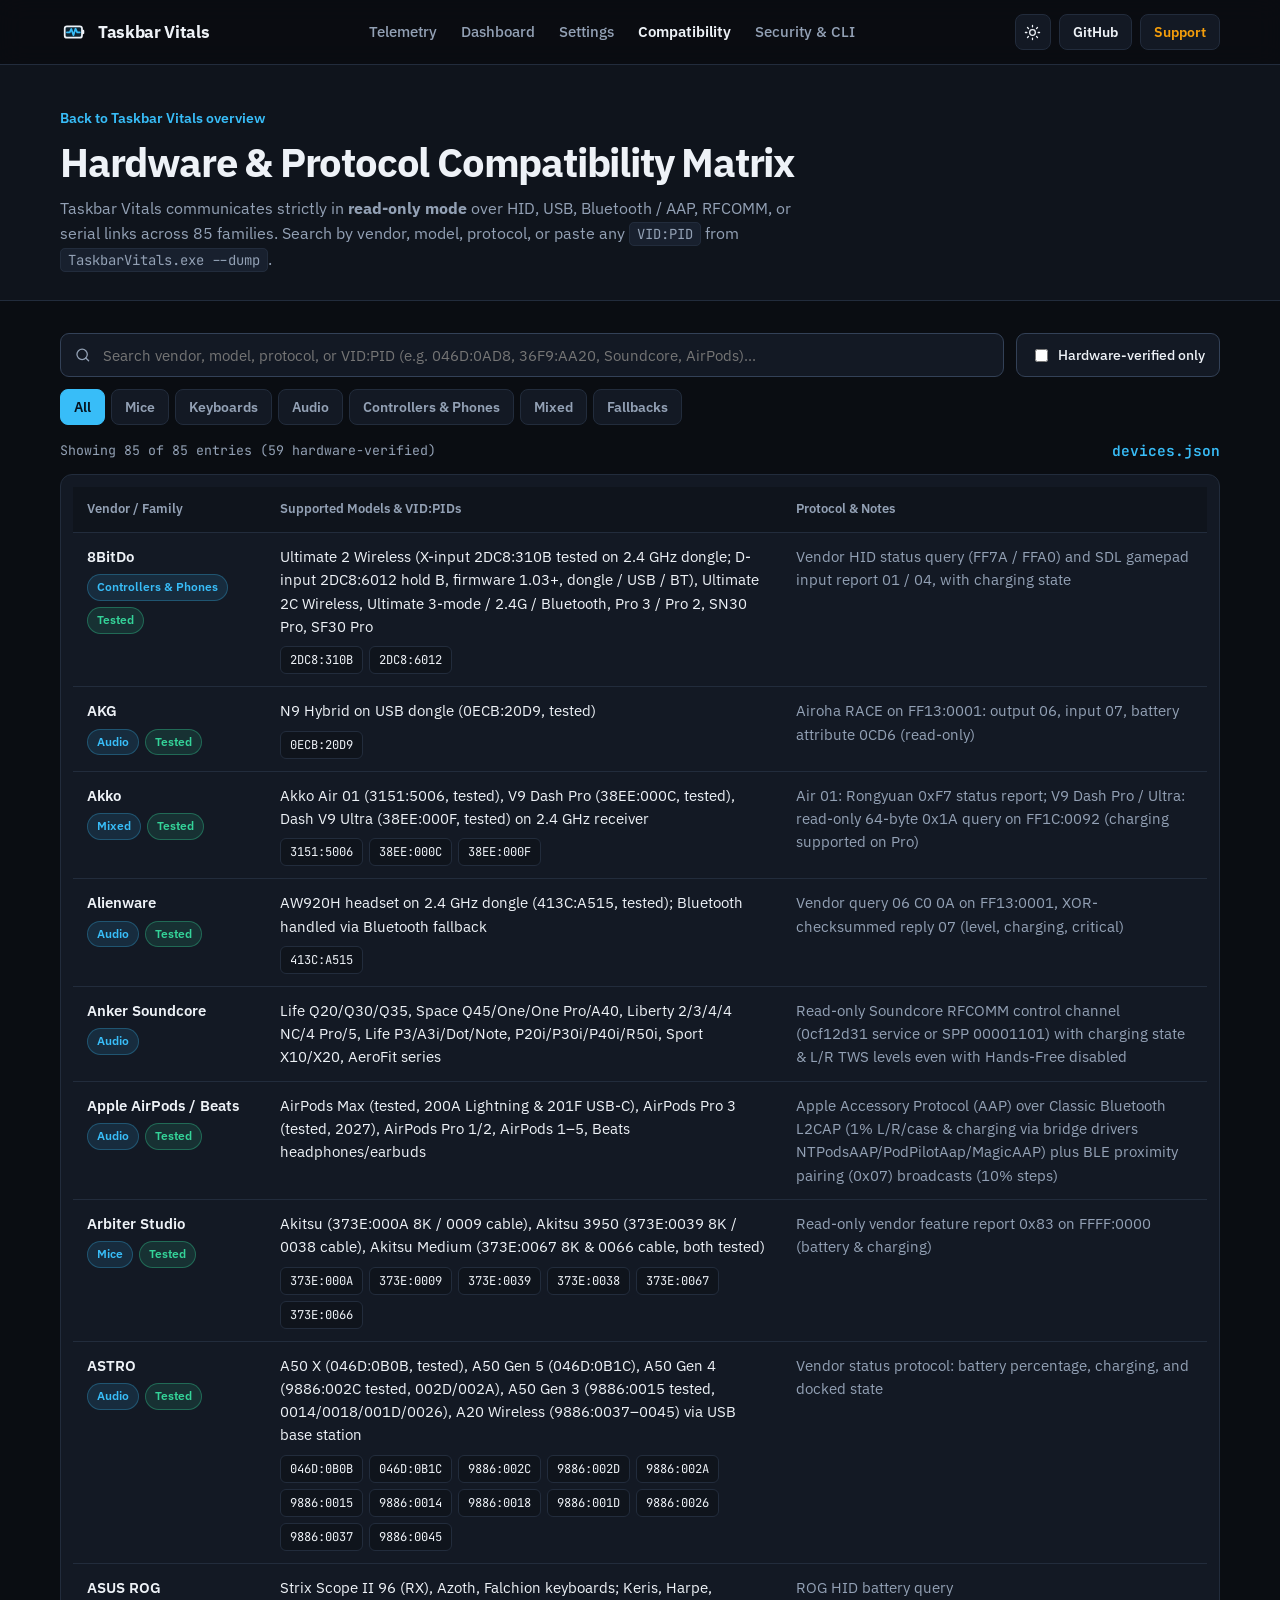
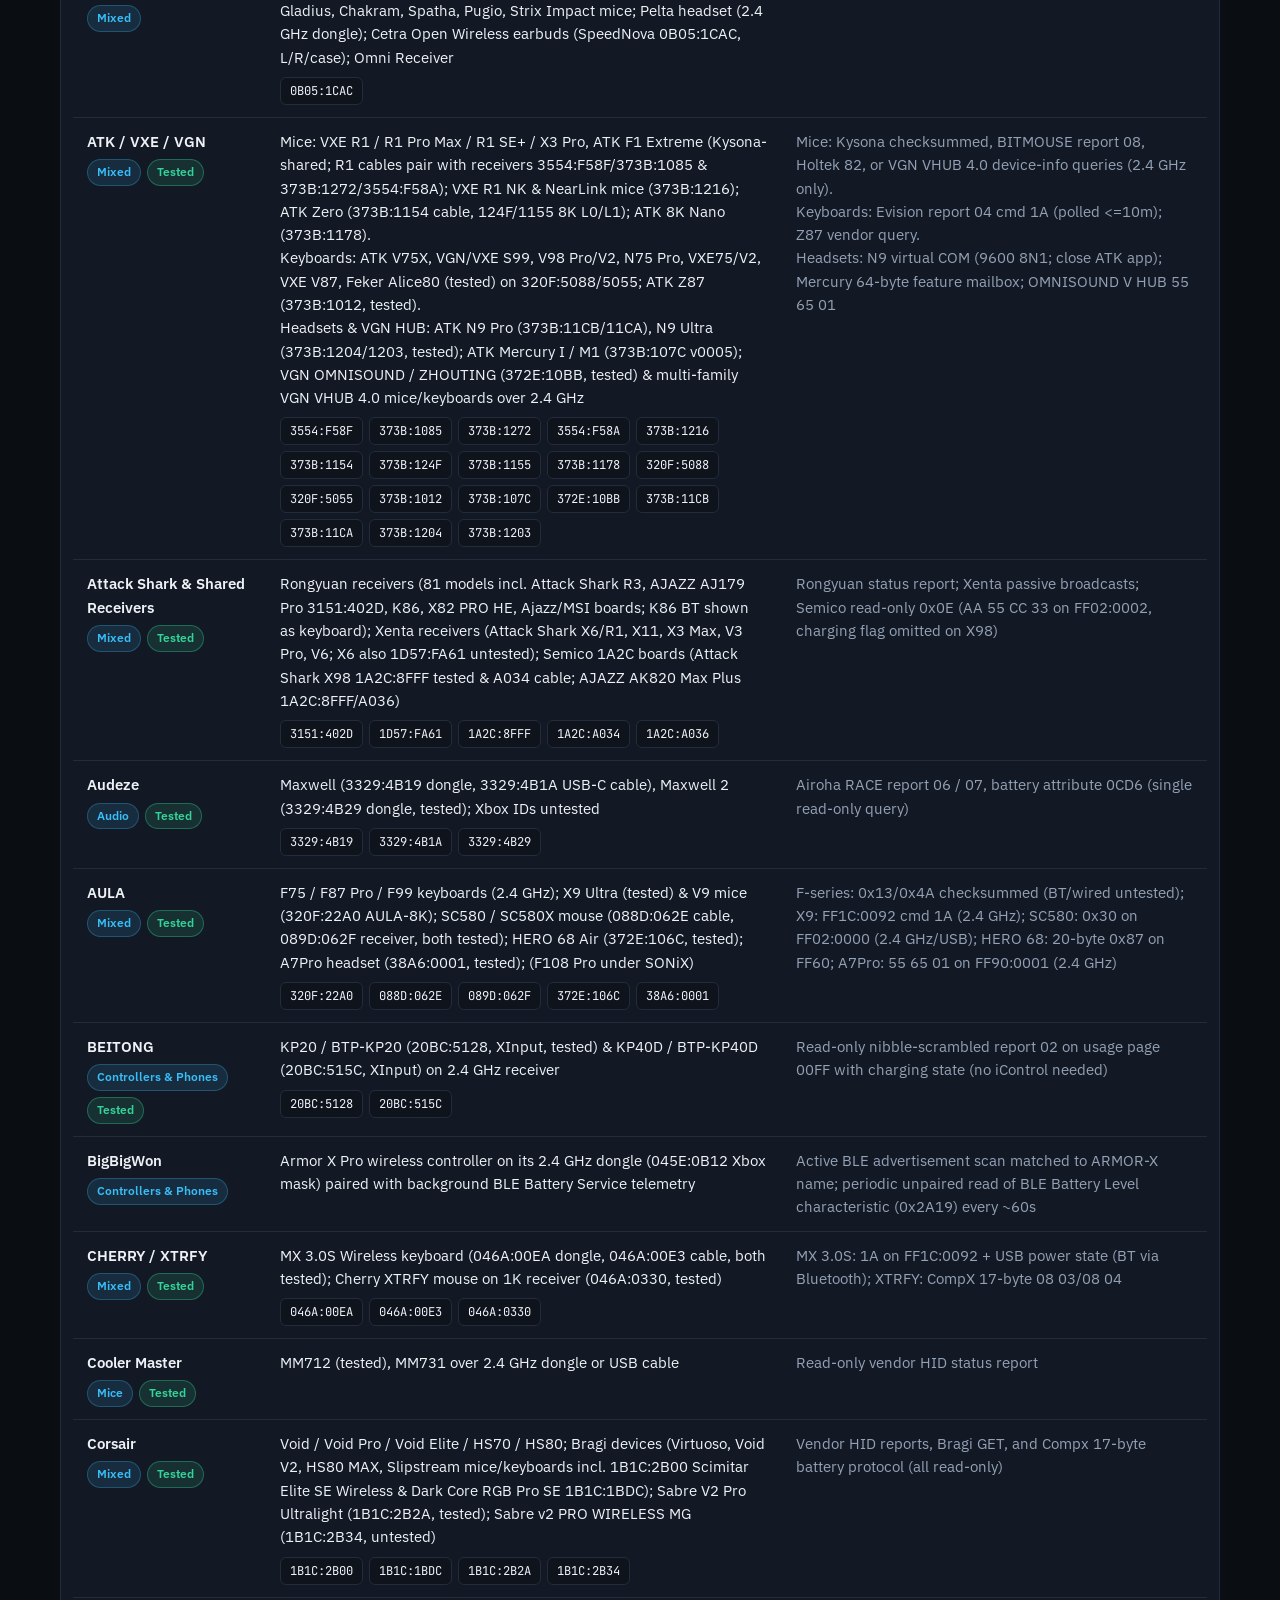
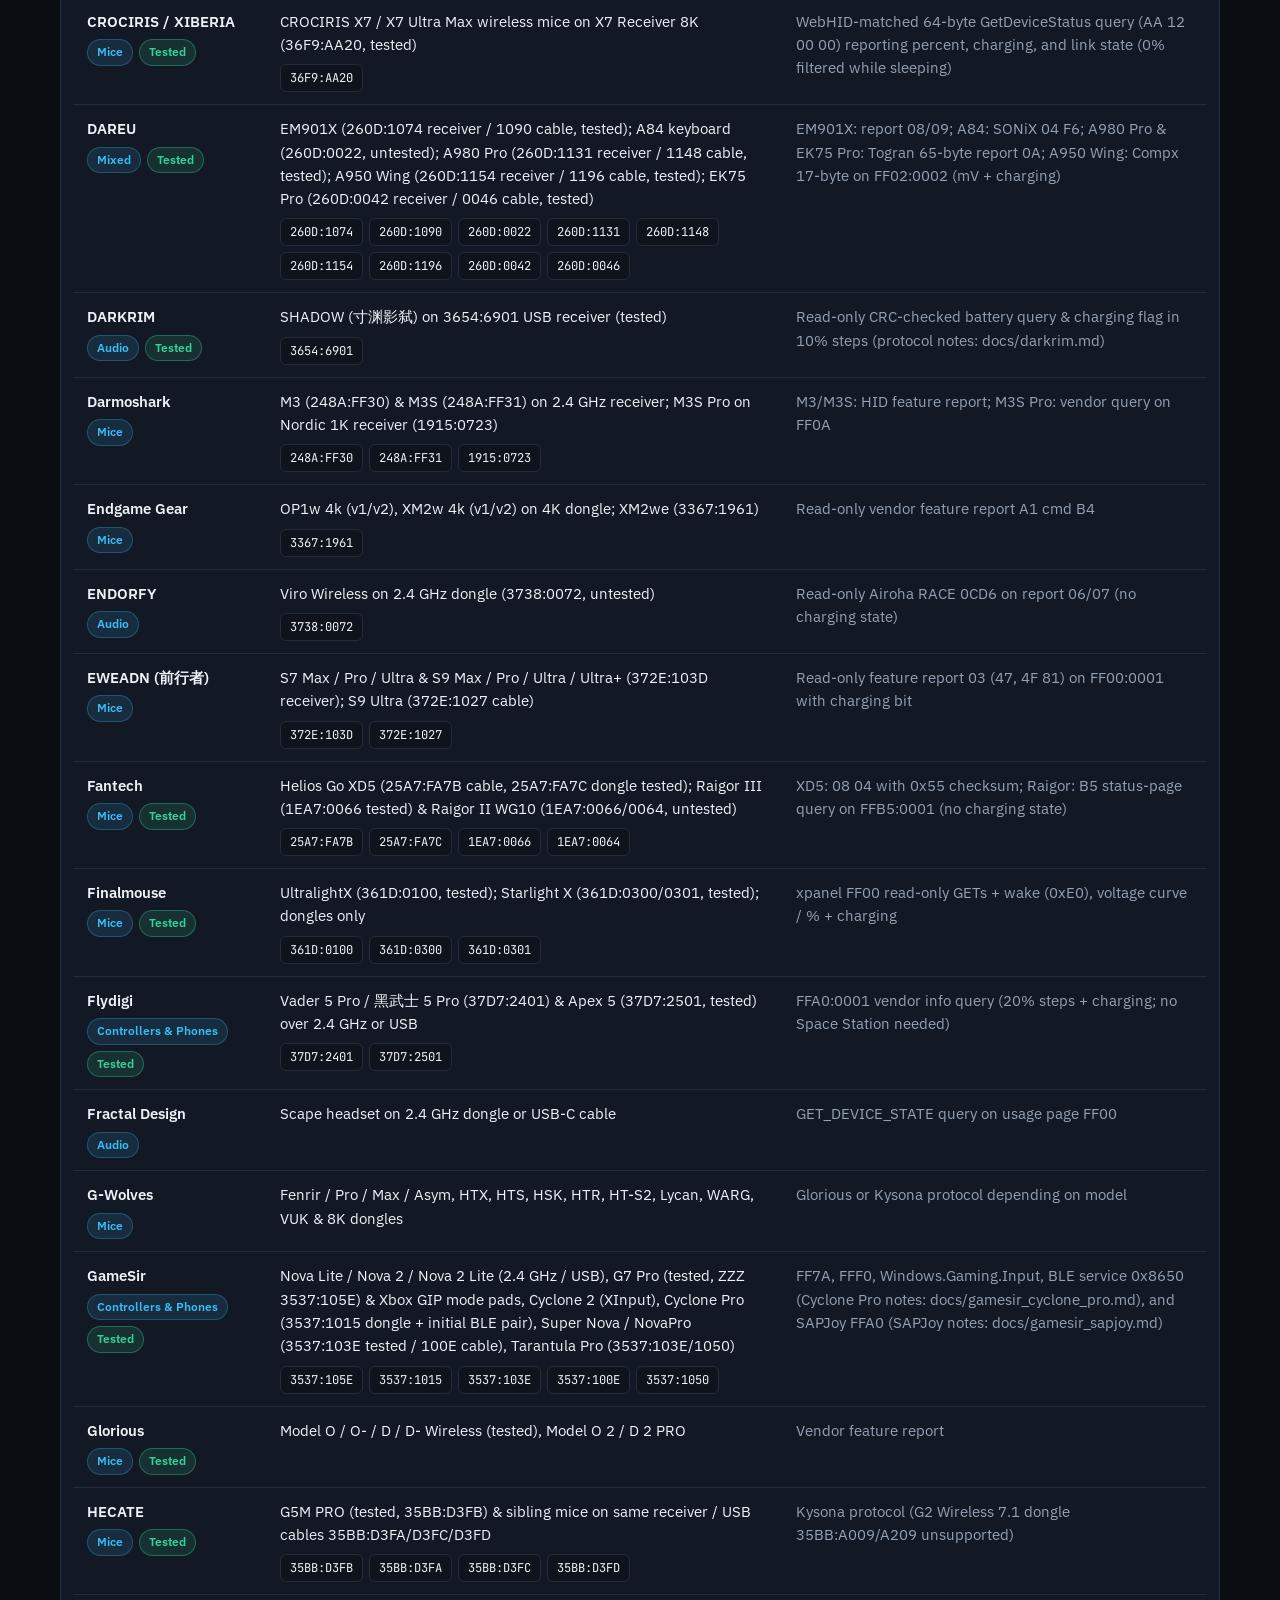
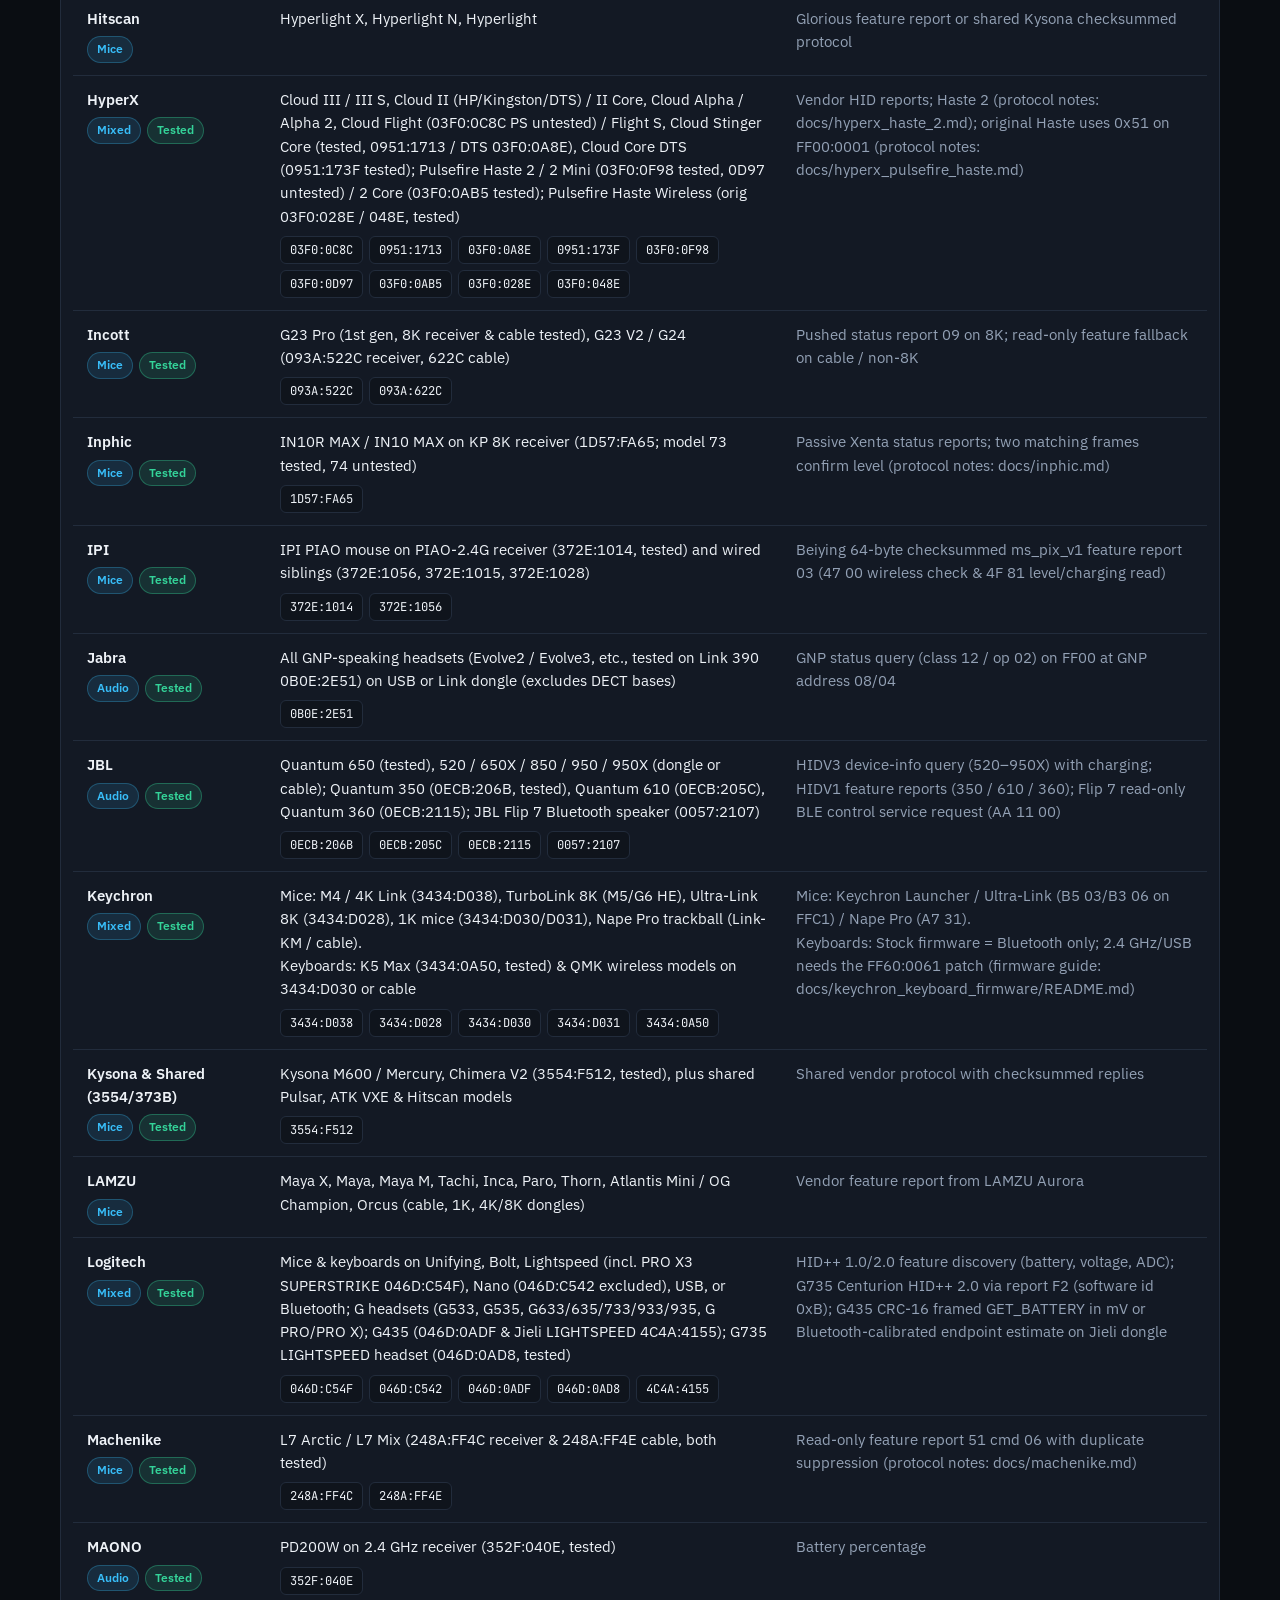
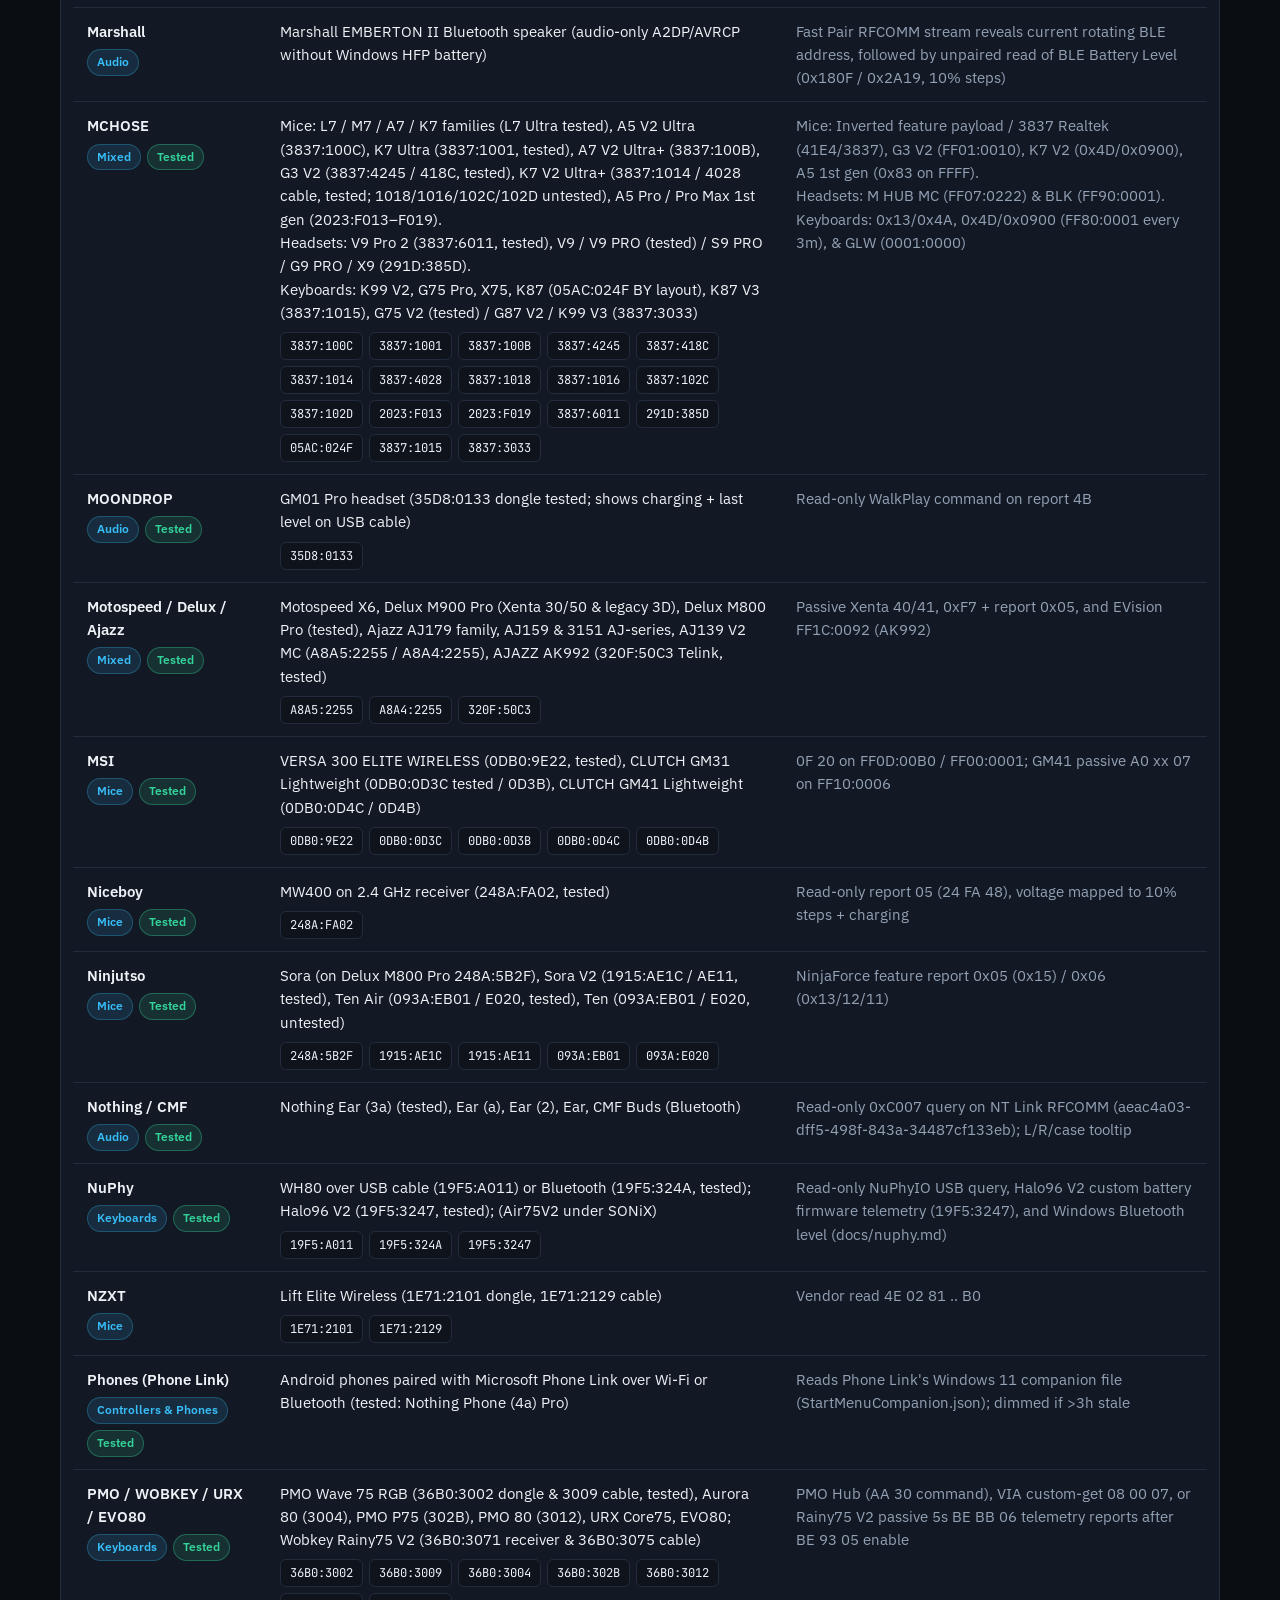
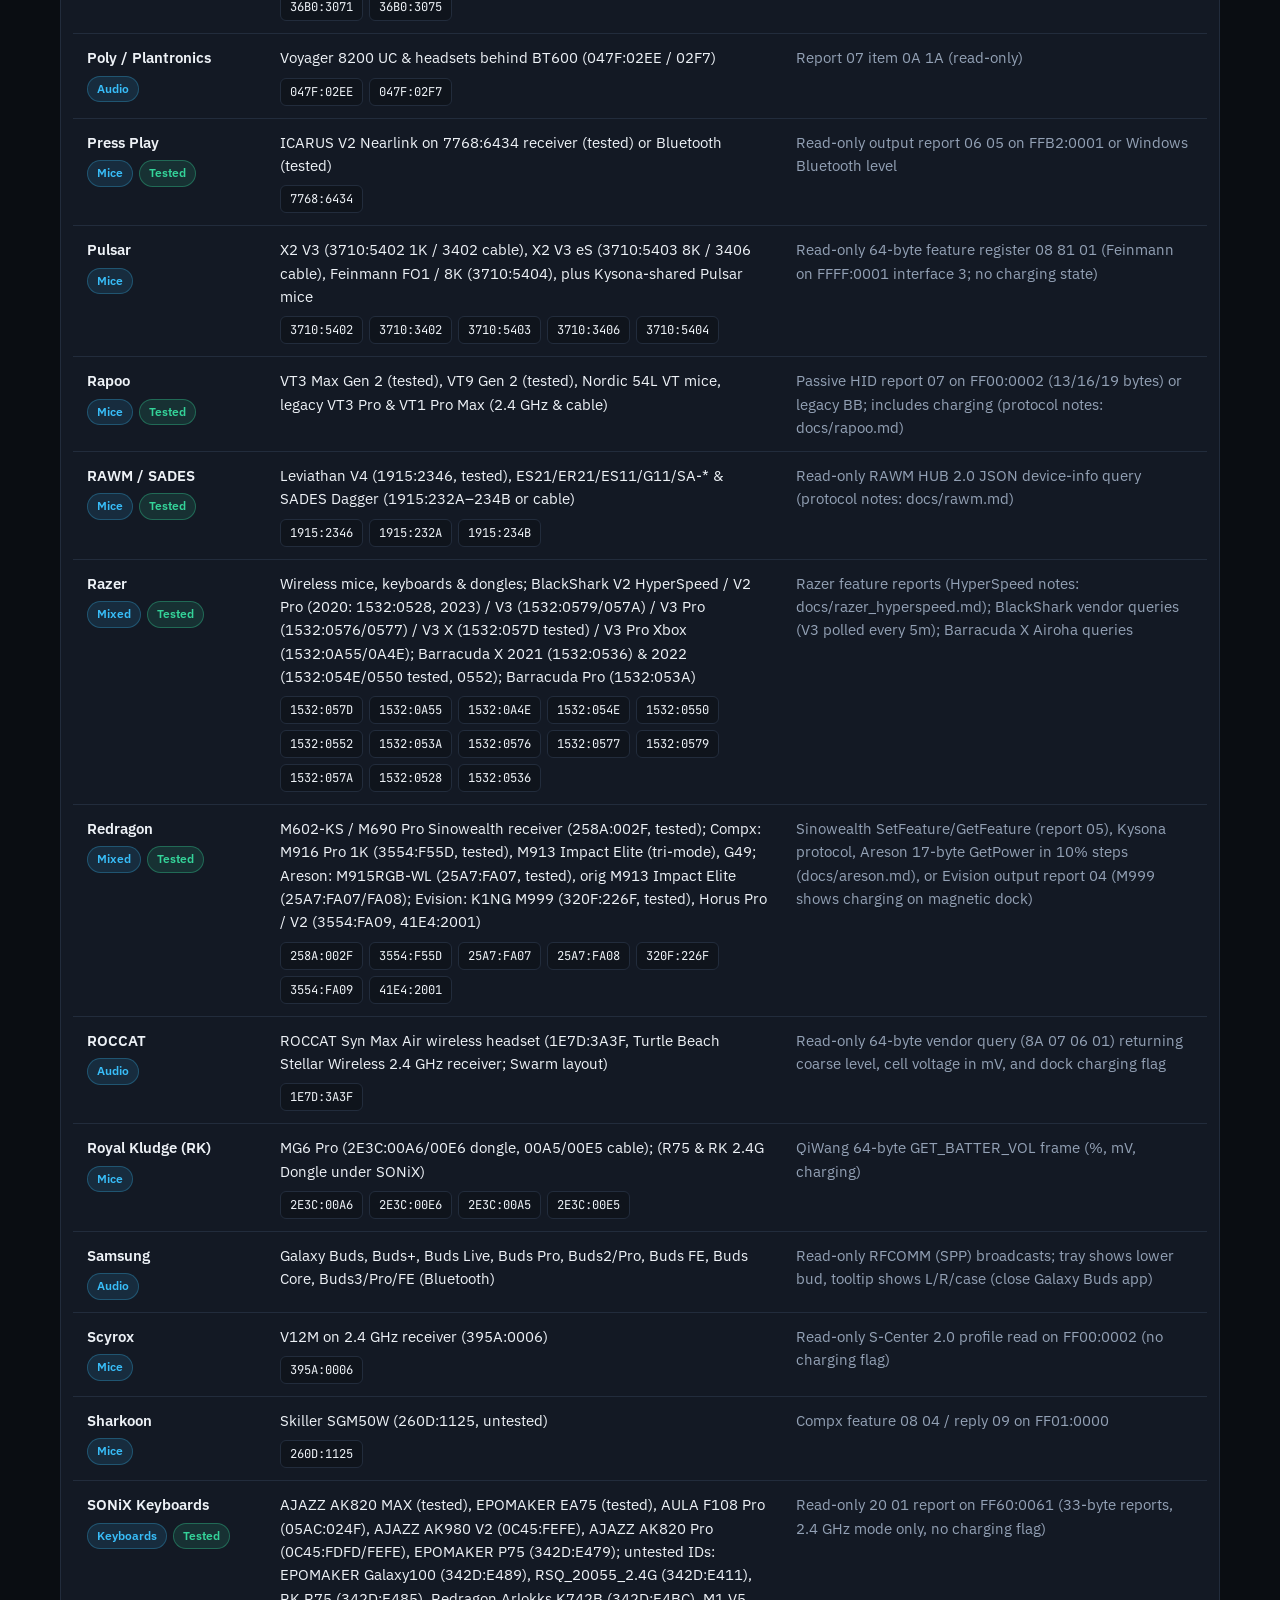
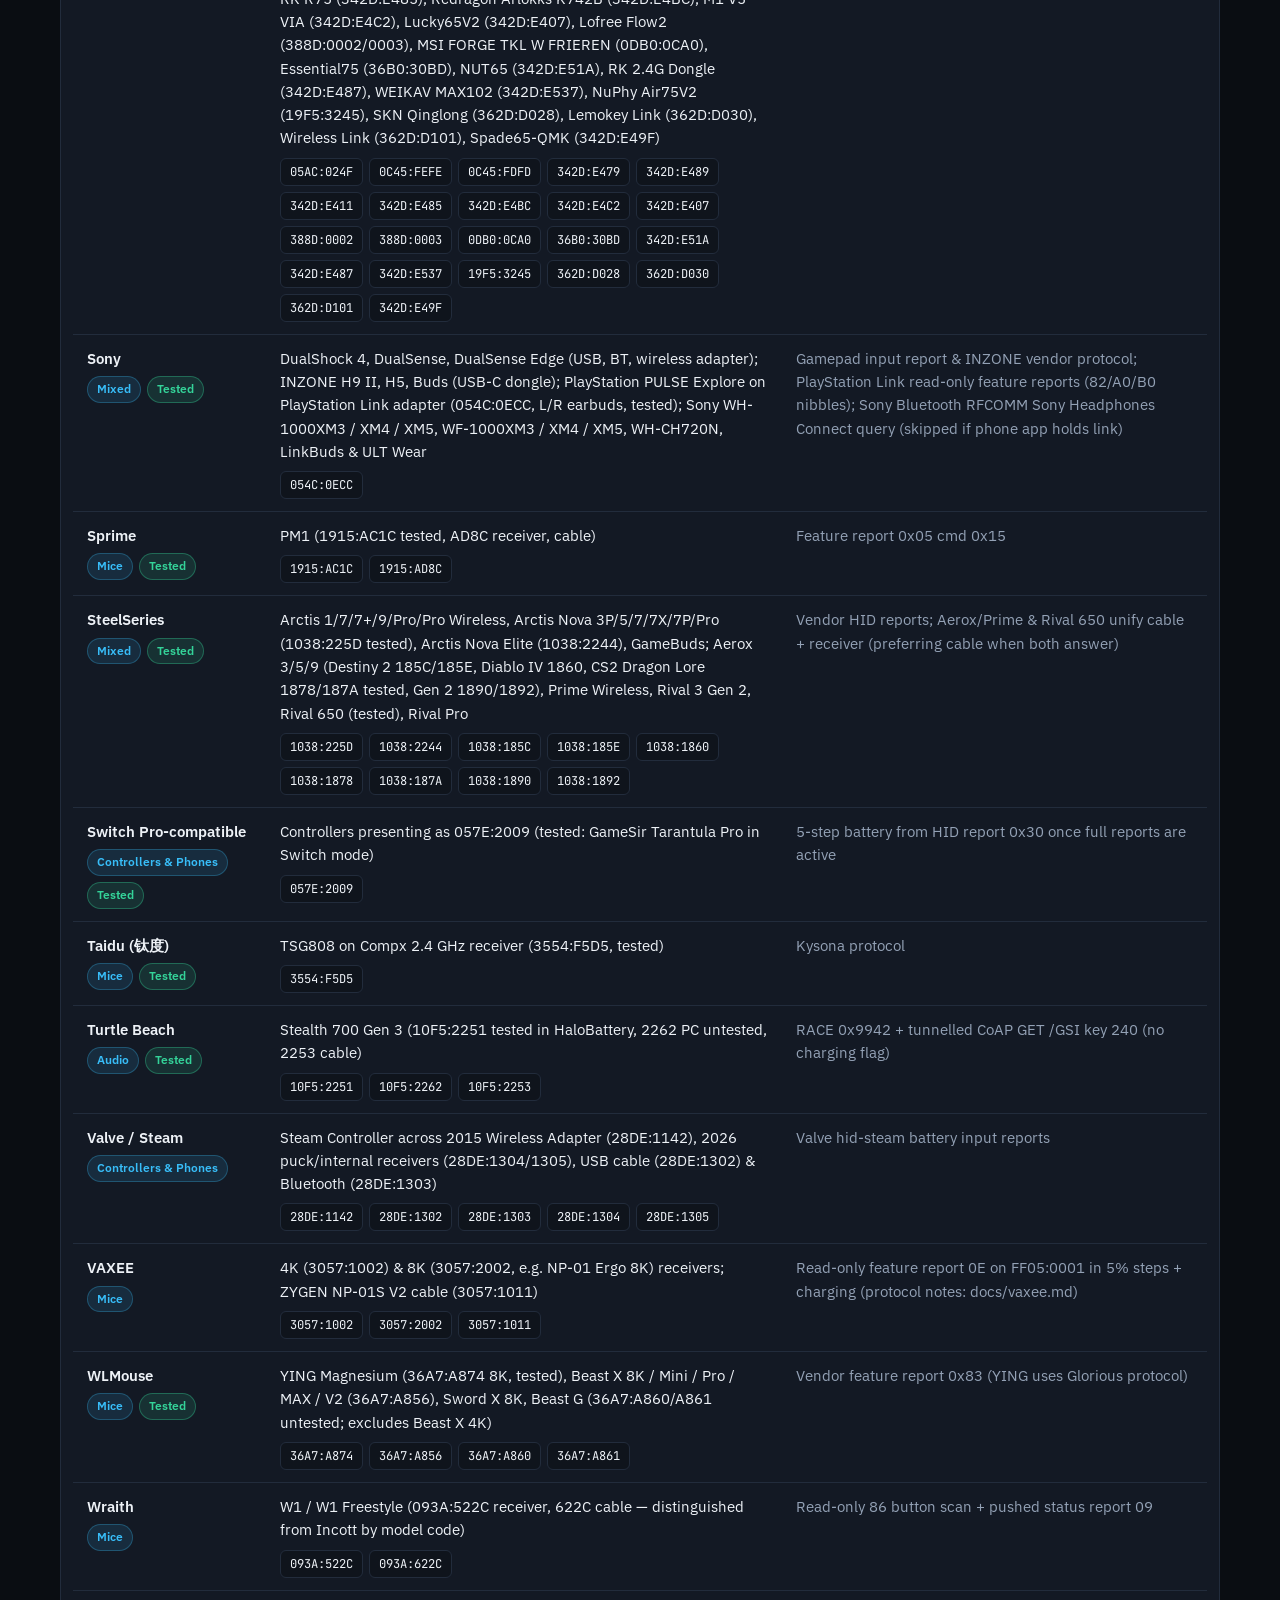
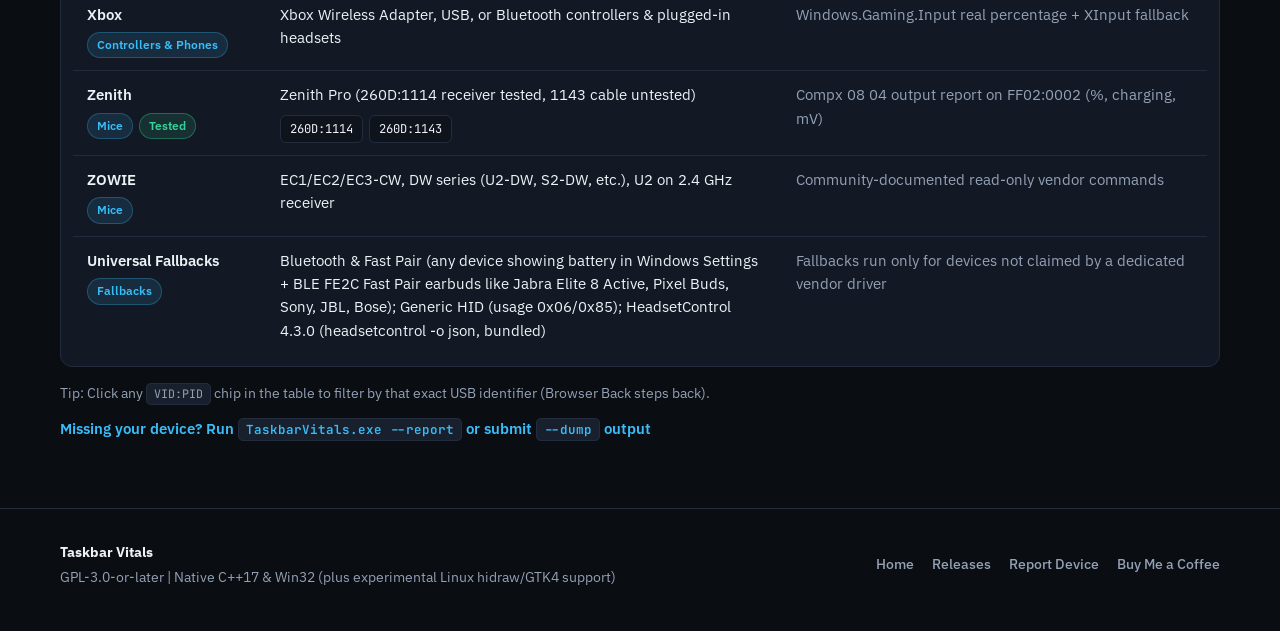
==== commit 744ddeed: "Rebuild site, README, screenshots, and 85-family hardware matrix for 2.0.0" ====
--- a/site/compatibility.html
+++ b/site/compatibility.html
@@ -4,15 +4,15 @@
   <meta charset="utf-8">
   <meta name="viewport" content="width=device-width, initial-scale=1">
   <title>Hardware Compatibility Matrix — Taskbar Vitals</title>
-  <meta name="description" content="Searchable A–Z compatibility matrix for wireless mice, keyboards, headsets, earbuds, and controllers supported by Taskbar Vitals by brand, model, protocol, or VID:PID.">
+  <meta name="description" content="Searchable A–Z compatibility matrix across 85 hardware families supported by Taskbar Vitals: filter by brand, model, protocol, tested status, or VID:PID.">
   <meta property="og:title" content="Taskbar Vitals — Hardware Compatibility Matrix">
-  <meta property="og:description" content="Search supported wireless peripherals, USB receivers, Bluetooth protocols, and VID:PID identifiers.">
+  <meta property="og:description" content="Search supported wireless mice, keyboards, headsets, earbuds, speakers, and controllers by model, protocol, or VID:PID.">
   <meta property="og:type" content="website">
   <meta property="og:url" content="https://symnistaken.github.io/TaskbarVitals/compatibility.html">
   <link rel="icon" type="image/svg+xml" href="docs/readme/logo-dark.svg">
   <link rel="preconnect" href="https://fonts.googleapis.com">
   <link rel="preconnect" href="https://fonts.gstatic.com" crossorigin>
-  <link href="https://fonts.googleapis.com/css2?family=Bricolage+Grotesque:opsz,wght@12..96,500;12..96,600;12..96,700&family=Golos+Text:wght@400;500;600&family=JetBrains+Mono:wght@400;500&display=swap" rel="stylesheet">
+  <link href="https://fonts.googleapis.com/css2?family=IBM+Plex+Sans:wght@400;500;600;700&family=JetBrains+Mono:wght@400;500;600&display=swap" rel="stylesheet">
   <link rel="stylesheet" href="styles.css">
 </head>
 <body>
@@ -22,38 +22,47 @@
     <div class="container header-inner">
       <a class="brand" href="index.html" aria-label="Taskbar Vitals home">
         <svg class="brand-mark" width="28" height="28" viewBox="0 0 512 512" aria-hidden="true">
-          <path d="M84,120 H396 C424.7,120 448,143.3 448,172 V340 C448,368.7 424.7,392 396,392 H84 C55.3,392 32,368.7 32,340 V172 C32,143.3 55.3,120 84,120 Z M84,164 H396 C400.4,164 404,167.6 404,172 V340 C404,344.4 400.4,348 396,348 H84 C79.6,348 76,344.4 76,340 V172 C76,167.6 79.6,164 84,164 Z" fill="currentColor" fill-rule="evenodd" clip-rule="evenodd"/>
-          <path d="M448,216 H470 C481,216 490,225 490,236 V276 C490,287 481,296 470,296 H448 Z" fill="currentColor"/>
-          <path d="M100,272 L174.5,272 L201.5,232.2 L239.5,312.8 L268.6,312.6 L300.7,241.3 L316.1,272 L380,272 L380,240 L335.9,240 L314.3,196.8 L285.4,197.4 L253.7,267.8 L218.5,193.2 L190.8,191 L157.5,240 L100,240 Z" fill="var(--accent)"/>
+          <rect x="86" y="152" width="316" height="208" rx="42" fill="var(--accent)" fill-opacity="0.14" stroke="currentColor" stroke-width="32"/>
+          <path d="M402,216 H422 C434,216 444,226 444,238 V274 C444,286 434,296 422,296 H402 Z" fill="currentColor"/>
+          <path d="M126,262 H178 L207,200 L246,316 L284,194 L314,262 H362" fill="none" stroke="var(--accent)" stroke-width="32" stroke-linecap="round" stroke-linejoin="round"/>
         </svg>
         <span class="brand-name">Taskbar Vitals</span>
       </a>
 
       <nav class="main-nav" aria-label="Primary navigation">
-        <a href="index.html#telemetry">Telemetry</a>
-        <a href="index.html#settings">Settings Panel</a>
+        <a href="index.html#captures">Telemetry</a>
+        <a href="index.html#dashboard">Dashboard</a>
+        <a href="index.html#settings">Settings</a>
         <a href="compatibility.html" class="nav-is-active" aria-current="page">Compatibility</a>
         <a href="index.html#security">Security &amp; CLI</a>
       </nav>
 
       <div class="header-actions">
-        <button id="theme-toggle" class="icon-btn" type="button" aria-label="Toggle light or dark site theme" title="Switch theme">
-          <svg width="18" height="18" viewBox="0 0 24 24" fill="none" stroke="currentColor" stroke-width="1.8" stroke-linecap="round" stroke-linejoin="round" aria-hidden="true">
+        <button id="theme-toggle" class="icon-btn" type="button" aria-label="Toggle light or dark site theme" title="Switch site theme">
+          <svg width="17" height="17" viewBox="0 0 24 24" fill="none" stroke="currentColor" stroke-width="1.8" stroke-linecap="round" stroke-linejoin="round" aria-hidden="true">
             <circle cx="12" cy="12" r="4"/>
             <path d="M12 2v2M12 20v2M4.93 4.93l1.41 1.41M17.66 17.66l1.41 1.41M2 12h2M20 12h2M6.34 17.66l-1.41 1.41M19.07 4.93l-1.41 1.41"/>
           </svg>
         </button>
         <a class="nav-link-btn" href="https://github.com/symNistaken/TaskbarVitals" target="_blank" rel="noopener">GitHub</a>
-        <a class="coffee-btn" href="https://buymeacoffee.com/symnistaken" target="_blank" rel="noopener">
-          <svg width="15" height="15" viewBox="0 0 24 24" fill="none" stroke="currentColor" stroke-width="2" stroke-linecap="round" stroke-linejoin="round" aria-hidden="true">
-            <path d="M17 8h1a4 4 0 1 1 0 8h-1"/>
-            <path d="M3 8h14v9a4 4 0 0 1-4 4H7a4 4 0 0 1-4-4Z"/>
-            <line x1="6" x2="6" y1="2" y2="4"/>
-            <line x1="10" x2="10" y1="2" y2="4"/>
-            <line x1="14" x2="14" y1="2" y2="4"/>
-          </svg>
-          <span>Buy Me a Coffee</span>
-        </a>
+        <a class="nav-link-btn nav-coffee" href="https://buymeacoffee.com/symnistaken" target="_blank" rel="noopener">Support</a>
+
+        <details class="mobile-nav">
+          <summary class="icon-btn" aria-label="Open navigation menu">
+            <svg width="18" height="18" viewBox="0 0 24 24" fill="none" stroke="currentColor" stroke-width="2" stroke-linecap="round" aria-hidden="true">
+              <line x1="4" y1="7" x2="20" y2="7"/>
+              <line x1="4" y1="12" x2="20" y2="12"/>
+              <line x1="4" y1="17" x2="20" y2="17"/>
+            </svg>
+          </summary>
+          <nav class="mobile-nav-panel" aria-label="Mobile navigation">
+            <a href="index.html">Overview &amp; Download</a>
+            <a href="index.html#captures">Telemetry &amp; Modes</a>
+            <a href="index.html#dashboard">Device Dashboard</a>
+            <a href="index.html#settings">Settings Panel</a>
+            <a href="index.html#security">Security &amp; CLI</a>
+          </nav>
+        </details>
       </div>
     </div>
   </header>
@@ -61,10 +70,10 @@
   <main id="main">
     <section class="compat-hero">
       <div class="container">
-        <a class="compat-back-link" href="index.html">&larr; Back to Taskbar Vitals overview</a>
-        <h1>A&ndash;Z Hardware &amp; Protocol Compatibility Matrix</h1>
+        <a class="compat-back-link" href="index.html">Back to Taskbar Vitals overview</a>
+        <h1>Hardware &amp; Protocol Compatibility Matrix</h1>
         <p class="compat-lead">
-          Taskbar Vitals communicates strictly in <strong>read-only mode</strong> over HID, USB, Bluetooth, or RFCOMM. A brand name alone does not guarantee every model works &mdash; search by brand, model, protocol, or <code>VID:PID</code> from <code>TaskbarVitals.exe --dump</code>.
+          Taskbar Vitals communicates strictly in <strong>read-only mode</strong> over HID, USB, Bluetooth / AAP, RFCOMM, or serial links across 85 families. Search by vendor, model, protocol, or paste any <code>VID:PID</code> from <code>TaskbarVitals.exe --dump</code>.
         </p>
       </div>
     </section>
@@ -72,14 +81,15 @@
     <section class="band compat-band">
       <div class="container">
         <div class="hw-toolbar">
-          <label class="hw-search-wrap" for="compat-search">
+          <div class="hw-search-wrap">
+            <label class="sr-only" for="compat-search">Search vendor, model, protocol, or VID:PID</label>
             <svg width="16" height="16" viewBox="0 0 24 24" fill="none" stroke="currentColor" stroke-width="2" stroke-linecap="round" stroke-linejoin="round" aria-hidden="true">
               <circle cx="11" cy="11" r="8"/>
               <line x1="21" x2="16.65" y1="21" y2="16.65"/>
             </svg>
-            <input id="compat-search" type="search" placeholder="Search vendor, model, protocol, or VID:PID (e.g. 046D:C54F, 046dc54f, Keychron, FF1C)..." autocomplete="off">
+            <input id="compat-search" type="search" placeholder="Search vendor, model, protocol, or VID:PID (e.g. 046D:0AD8, 36F9:AA20, Soundcore, AirPods)..." autocomplete="off">
             <button id="compat-clear" class="compat-clear-btn" type="button" hidden aria-label="Clear search">Clear</button>
-          </label>
+          </div>
 
           <label class="check-chip compat-tested-chip">
             <input id="compat-tested-only" type="checkbox">
@@ -88,13 +98,13 @@
         </div>
 
         <div class="hw-filters compat-filters" role="group" aria-label="Filter hardware by category">
-          <button class="filter-btn is-active" type="button" data-cat="all">All</button>
-          <button class="filter-btn" type="button" data-cat="mice">Mice</button>
-          <button class="filter-btn" type="button" data-cat="keyboards">Keyboards</button>
-          <button class="filter-btn" type="button" data-cat="audio">Headsets &amp; Earbuds</button>
-          <button class="filter-btn" type="button" data-cat="controllers">Controllers &amp; Phones</button>
-          <button class="filter-btn" type="button" data-cat="mixed">Mixed</button>
-          <button class="filter-btn" type="button" data-cat="fallbacks">Fallbacks</button>
+          <button class="filter-btn is-active" type="button" data-cat="all" aria-pressed="true">All</button>
+          <button class="filter-btn" type="button" data-cat="mice" aria-pressed="false">Mice</button>
+          <button class="filter-btn" type="button" data-cat="keyboards" aria-pressed="false">Keyboards</button>
+          <button class="filter-btn" type="button" data-cat="audio" aria-pressed="false">Audio</button>
+          <button class="filter-btn" type="button" data-cat="controllers" aria-pressed="false">Controllers &amp; Phones</button>
+          <button class="filter-btn" type="button" data-cat="mixed" aria-pressed="false">Mixed</button>
+          <button class="filter-btn" type="button" data-cat="fallbacks" aria-pressed="false">Fallbacks</button>
         </div>
 
         <div class="compat-meta-row">
@@ -124,7 +134,7 @@
         </div>
 
         <div class="hw-footer-bar">
-          <span class="compat-tip">Tip: Click any <code>VID:PID</code> chip in the table to filter by that identifier.</span>
+          <span class="compat-tip">Tip: Click any <code>VID:PID</code> chip in the table to filter by that exact USB identifier (Browser Back steps back).</span>
           <a class="text-link" href="https://github.com/symNistaken/TaskbarVitals/issues/new?template=device-request.yml" target="_blank" rel="noopener">
             Missing your device? Run <code>TaskbarVitals.exe --report</code> or submit <code>--dump</code> output
           </a>
@@ -137,12 +147,11 @@
     <div class="container footer-inner">
       <div class="footer-left">
         <strong>Taskbar Vitals</strong>
-        <span>GPL-3.0-or-later &middot; Built natively with C++17 &amp; Win32 (plus experimental Linux hidraw/GTK4 support)</span>
+        <span>GPL-3.0-or-later | Native C++17 &amp; Win32 (plus experimental Linux hidraw/GTK4 support)</span>
       </div>
       <div class="footer-links">
         <a href="index.html">Home</a>
         <a href="https://github.com/symNistaken/TaskbarVitals/releases" target="_blank" rel="noopener">Releases</a>
-        <a href="https://github.com/symNistaken/TaskbarVitals/discussions" target="_blank" rel="noopener">Discussions</a>
         <a href="https://github.com/symNistaken/TaskbarVitals/issues/new/choose" target="_blank" rel="noopener">Report Device</a>
         <a href="https://buymeacoffee.com/symnistaken" target="_blank" rel="noopener">Buy Me a Coffee</a>
       </div>
--- a/site/styles.css
+++ b/site/styles.css
@@ -1,43 +1,49 @@
 :root {
-  --bg: #0c0f14;
-  --bg-tinted: #11161f;
-  --surface: #151b25;
-  --surface-hover: #1b2330;
-  --border: #232c3b;
-  --border-strong: #323f54;
+  --bg: #0a0d12;
+  --bg-tinted: #0f141c;
+  --surface: #131924;
+  --surface-2: #18202e;
+  --surface-hover: #1d2738;
+  --border: #222c3c;
+  --border-strong: #334157;
   --fg: #eef2f7;
-  --fg-muted: #98a4b7;
-  --accent: #4cc2ff;
-  --accent-fg: #08131d;
-  --accent-soft: rgba(76, 194, 255, 0.12);
+  --fg-muted: #93a1b5;
+  --accent: #38bdf8;
+  --accent-fg: #06131f;
+  --accent-soft: rgba(56, 189, 248, 0.12);
   --amber: #f59e0b;
   --red: #f87171;
   --green: #34d399;
-  --coffee: #ffdd00;
-  --coffee-fg: #141100;
-  --shadow: 0 18px 48px rgba(0, 0, 0, 0.42);
-  --ease-out: cubic-bezier(0.23, 1, 0.32, 1);
-  --font-display: 'Bricolage Grotesque', 'Segoe UI Variable Display', 'Segoe UI', system-ui, sans-serif;
-  --font-sans: 'Golos Text', 'Segoe UI Variable Text', 'Segoe UI', system-ui, sans-serif;
+  --cpu: #2cc5ff;
+  --ram: #a87ffb;
+  --gpu: #3ddc68;
+  --vram: #ff7a2f;
+  --ssd: #eab308;
+  --net: #38bdf8;
+  --sysbat: #2dd4bf;
+  --shadow: 0 20px 50px rgba(0, 0, 0, 0.45);
+  --ease-out: cubic-bezier(0.22, 1, 0.36, 1);
+  --font-sans: 'IBM Plex Sans', 'Segoe UI Variable Text', 'Segoe UI', system-ui, sans-serif;
   --font-mono: 'JetBrains Mono', 'Cascadia Code', Consolas, monospace;
 }
 
 html[data-theme="light"] {
-  --bg: #f6f8fb;
-  --bg-tinted: #edf1f7;
+  --bg: #f4f6f9;
+  --bg-tinted: #eaeff5;
   --surface: #ffffff;
-  --surface-hover: #f2f5fa;
-  --border: #d8e0eb;
-  --border-strong: #becad9;
-  --fg: #121721;
-  --fg-muted: #526075;
+  --surface-2: #f1f5f9;
+  --surface-hover: #eef3f9;
+  --border: #d4dce7;
+  --border-strong: #b6c3d4;
+  --fg: #111827;
+  --fg-muted: #4b5a6e;
   --accent: #0067c0;
   --accent-fg: #ffffff;
   --accent-soft: rgba(0, 103, 192, 0.09);
   --amber: #b45309;
   --red: #c42b1c;
   --green: #0f7b0f;
-  --shadow: 0 16px 40px rgba(15, 23, 42, 0.09);
+  --shadow: 0 16px 40px rgba(15, 23, 42, 0.08);
 }
 
 *,
@@ -66,40 +72,38 @@
   color: var(--accent-fg);
 }
 
-::-webkit-scrollbar {
-  width: 10px;
-  height: 10px;
-}
-
-::-webkit-scrollbar-track {
-  background: var(--bg);
-}
-
-::-webkit-scrollbar-thumb {
-  background: var(--border-strong);
-  border-radius: 5px;
-  border: 2px solid var(--bg);
-}
-
 :focus-visible {
   outline: 2px solid var(--accent);
   outline-offset: 2px;
 }
 
+.sr-only {
+  position: absolute;
+  width: 1px;
+  height: 1px;
+  padding: 0;
+  margin: -1px;
+  overflow: hidden;
+  clip: rect(0, 0, 0, 0);
+  white-space: nowrap;
+  border: 0;
+}
+
 .skip-link {
   position: absolute;
   left: -9999px;
-  top: 8px;
+  top: 10px;
   z-index: 999;
-  padding: 8px 14px;
+  padding: 10px 16px;
   background: var(--accent);
   color: var(--accent-fg);
   font-weight: 600;
   border-radius: 8px;
+  text-decoration: none;
 }
 
 .skip-link:focus {
-  left: 12px;
+  left: 16px;
 }
 
 .mono {
@@ -109,16 +113,26 @@
 
 code {
   font-family: var(--font-mono);
-  font-size: 0.88em;
-  padding: 1px 6px;
+  font-size: 0.86em;
+  padding: 2px 7px;
   border-radius: 5px;
-  background: var(--surface);
+  background: var(--surface-2);
   border: 1px solid var(--border);
+}
+
+.inline-link {
+  color: var(--accent);
+  text-decoration: none;
+  font-weight: 500;
+}
+
+.inline-link:hover {
+  text-decoration: underline;
+  text-underline-offset: 3px;
 }
 
 .container {
   width: min(1160px, 100%);
-  padding-inline: 16px;
   margin-inline: auto;
 }
 
@@ -127,8 +141,9 @@
   position: sticky;
   top: 0;
   z-index: 50;
-  background: color-mix(in srgb, var(--bg) 88%, transparent);
-  backdrop-filter: blur(10px);
+  padding-inline: 20px;
+  background: color-mix(in srgb, var(--bg) 90%, transparent);
+  backdrop-filter: blur(12px);
   border-bottom: 1px solid var(--border);
 }
 
@@ -136,7 +151,7 @@
   display: flex;
   align-items: center;
   justify-content: space-between;
-  gap: 20px;
+  gap: 16px;
   min-height: 64px;
 }
 
@@ -146,10 +161,11 @@
   gap: 10px;
   color: var(--fg);
   text-decoration: none;
-  font-family: var(--font-display);
   font-weight: 700;
-  font-size: 1.08rem;
+  font-size: 1.05rem;
   letter-spacing: -0.02em;
+  white-space: nowrap;
+  flex: none;
 }
 
 .main-nav {
@@ -163,88 +179,130 @@
   text-decoration: none;
   font-size: 0.92rem;
   font-weight: 500;
+  white-space: nowrap;
   transition: color 140ms var(--ease-out);
 }
 
-.main-nav a:hover {
+.main-nav a:hover,
+.main-nav a.nav-is-active {
   color: var(--fg);
 }
 
+.main-nav a.nav-is-active {
+  font-weight: 600;
+}
+
 .header-actions {
   display: flex;
   align-items: center;
-  gap: 10px;
+  gap: 8px;
+  position: relative;
 }
 
 .icon-btn,
-.nav-link-btn,
-.coffee-btn {
+.nav-link-btn {
   display: inline-flex;
   align-items: center;
   justify-content: center;
   gap: 7px;
   height: 36px;
   border-radius: 8px;
-  font-size: 0.88rem;
-  font-weight: 600;
-  text-decoration: none;
-  cursor: pointer;
-  transition: transform 150ms var(--ease-out), background-color 150ms var(--ease-out), border-color 150ms var(--ease-out);
-}
-
-.icon-btn:active,
-.nav-link-btn:active,
-.coffee-btn:active,
-.btn:active,
-.seg-btn:active,
-.panel-tab-btn:active {
-  transform: scale(0.97);
-}
-
-.icon-btn {
-  width: 36px;
   background: var(--surface);
   border: 1px solid var(--border);
   color: var(--fg);
+  font-size: 0.87rem;
+  font-weight: 600;
+  text-decoration: none;
+  cursor: pointer;
+  transition: transform 140ms var(--ease-out), border-color 140ms var(--ease-out), background-color 140ms var(--ease-out);
+}
+
+.icon-btn {
+  width: 36px;
 }
 
 .nav-link-btn {
-  padding: 0 12px;
+  padding: 0 13px;
+}
+
+.nav-coffee {
+  color: var(--amber);
+}
+
+.mobile-nav {
+  display: none;
+}
+
+.mobile-nav summary {
+  list-style: none;
+}
+
+.mobile-nav summary::-webkit-details-marker {
+  display: none;
+}
+
+.mobile-nav-panel {
+  position: absolute;
+  right: 0;
+  top: 46px;
+  min-width: 220px;
+  padding: 10px;
+  border-radius: 10px;
   background: var(--surface);
-  border: 1px solid var(--border);
+  border: 1px solid var(--border-strong);
+  box-shadow: var(--shadow);
+  display: flex;
+  flex-direction: column;
+  gap: 4px;
+  z-index: 60;
+}
+
+.mobile-nav-panel a {
+  padding: 10px 12px;
+  border-radius: 7px;
   color: var(--fg);
-}
-
-.coffee-btn {
-  padding: 0 13px;
-  background: var(--coffee);
-  color: var(--coffee-fg);
-  border: 1px solid rgba(0, 0, 0, 0.12);
+  text-decoration: none;
+  font-size: 0.92rem;
+  font-weight: 500;
+}
+
+.mobile-nav-panel a:hover {
+  background: var(--surface-hover);
+}
+
+.icon-btn:active,
+.nav-link-btn:active,
+.btn:active,
+.seg-btn:active,
+.mode-btn:active,
+.dash-btn:active,
+.panel-tab-btn:active,
+.copy-btn:active {
+  transform: scale(0.97);
 }
 
 /* Hero */
 .hero {
-  padding: 56px 0 48px;
+  padding: 46px 20px 54px;
 }
 
 .hero-copy {
-  max-width: 78ch;
+  max-width: 72ch;
 }
 
 h1 {
-  margin: 0 0 16px;
-  font-family: var(--font-display);
-  font-size: clamp(2.1rem, 4.4vw, 3.55rem);
+  margin: 0 0 14px;
+  font-size: clamp(2rem, 4.1vw, 3.2rem);
   font-weight: 700;
-  line-height: 1.07;
-  letter-spacing: -0.035em;
+  line-height: 1.09;
+  letter-spacing: -0.03em;
   text-wrap: balance;
 }
 
 .hero-lead {
-  margin: 0 0 26px;
+  margin: 0 0 22px;
   max-width: 66ch;
-  font-size: 1.12rem;
+  font-size: 1.07rem;
   color: var(--fg-muted);
 }
 
@@ -252,8 +310,8 @@
   display: flex;
   flex-wrap: wrap;
   align-items: center;
-  gap: 12px;
-  margin-bottom: 16px;
+  gap: 10px;
+  margin-bottom: 14px;
 }
 
 .btn {
@@ -262,13 +320,13 @@
   gap: 9px;
   height: 44px;
   padding: 0 18px;
-  border-radius: 10px;
-  font-weight: 600;
-  font-size: 0.96rem;
+  border-radius: 9px;
+  font-weight: 600;
+  font-size: 0.94rem;
   text-decoration: none;
   cursor: pointer;
   border: 1px solid transparent;
-  transition: transform 150ms var(--ease-out), background-color 150ms var(--ease-out), border-color 150ms var(--ease-out);
+  transition: transform 140ms var(--ease-out), background-color 140ms var(--ease-out), border-color 140ms var(--ease-out);
 }
 
 .btn-primary {
@@ -282,44 +340,38 @@
   color: var(--fg);
 }
 
+.btn-quiet {
+  background: transparent;
+  border-color: var(--border);
+  color: var(--fg-muted);
+}
+
 @media (hover: hover) and (pointer: fine) {
   .btn-secondary:hover,
+  .btn-quiet:hover,
   .icon-btn:hover,
   .nav-link-btn:hover {
     background: var(--surface-hover);
     border-color: var(--accent);
-  }
-}
-
-.vt-pill {
-  display: inline-flex;
-  align-items: center;
-  gap: 7px;
-  height: 44px;
-  padding: 0 14px;
-  border-radius: 10px;
-  background: color-mix(in srgb, var(--green) 11%, var(--surface));
-  border: 1px solid color-mix(in srgb, var(--green) 38%, transparent);
-  color: var(--green);
-  font-size: 0.9rem;
-  font-weight: 600;
-  text-decoration: none;
+    color: var(--fg);
+  }
 }
 
 .hero-facts {
+  margin: 0 0 6px;
+  font-size: 0.83rem;
+  color: var(--fg-muted);
+}
+
+.hero-trust {
   margin: 0;
-  font-size: 0.84rem;
-  color: var(--fg-muted);
-}
-
-/* Interactive Taskbar Simulator */
+  font-size: 0.85rem;
+  color: var(--fg-muted);
+}
+
+/* Interactive Taskbar & Hover Card Simulator */
 .sim-shell {
-  margin-top: 34px;
-  border: 1px solid var(--border);
-  border-radius: 16px;
-  background: var(--surface);
-  box-shadow: var(--shadow);
-  overflow: hidden;
+  margin-top: 28px;
 }
 
 .sim-controls {
@@ -327,10 +379,8 @@
   flex-wrap: wrap;
   align-items: center;
   justify-content: space-between;
-  gap: 14px;
-  padding: 12px 16px;
-  border-bottom: 1px solid var(--border);
-  background: var(--bg-tinted);
+  gap: 12px 18px;
+  padding: 0 0 14px;
 }
 
 .control-group {
@@ -341,20 +391,21 @@
 }
 
 .control-label {
-  font-size: 0.8rem;
+  font-size: 0.79rem;
   font-weight: 600;
   color: var(--fg-muted);
   margin-right: 4px;
 }
 
 .seg-btn {
-  height: 30px;
-  padding: 0 10px;
+  height: 32px;
+  padding: 0 11px;
   border-radius: 7px;
   border: 1px solid var(--border);
   background: var(--surface);
   color: var(--fg-muted);
-  font-size: 0.82rem;
+  font-family: var(--font-sans);
+  font-size: 0.81rem;
   font-weight: 600;
   cursor: pointer;
   transition: transform 140ms var(--ease-out), background-color 140ms var(--ease-out), color 140ms var(--ease-out);
@@ -366,138 +417,308 @@
   border-color: var(--accent);
 }
 
-.check-chip {
-  display: inline-flex;
-  align-items: center;
-  gap: 6px;
-  height: 30px;
-  padding: 0 10px;
-  border-radius: 7px;
-  border: 1px solid var(--border);
-  background: var(--surface);
-  font-size: 0.82rem;
-  font-weight: 500;
-  color: var(--fg);
-  cursor: pointer;
-}
-
-.check-chip input {
-  accent-color: var(--accent);
-}
-
 .desktop-stage {
-  position: relative;
-  padding: 96px 20px 18px;
-  background: radial-gradient(circle at 20% 25%, #1c314b 0%, #101723 55%, #0c1018 100%);
-  transition: background 220ms var(--ease-out);
+  --ring-fg: #eef2f7;
+  --ring-razer: #44d62c;
+  --ring-charge: #4cc2ff;
+  --ring-hole: #14161b;
+  --ring-track: rgba(148, 163, 184, 0.3);
+  display: flex;
+  flex-direction: column;
+  gap: 14px;
+  padding: 20px;
+  border-top: 1px solid var(--border);
+  border-bottom: 1px solid var(--border);
+  background: radial-gradient(circle at 18% 18%, #1d2d44 0%, #101724 52%, #0a0e16 100%);
+  transition: background 200ms var(--ease-out);
 }
 
 .desktop-stage[data-bar-theme="light"] {
-  background: radial-gradient(circle at 20% 25%, #dbeafe 0%, #c7d9ee 58%, #b9cee7 100%);
-}
-
-.sim-tooltip {
-  position: absolute;
-  left: 24px;
-  bottom: 78px;
-  padding: 10px 14px;
-  border-radius: 8px;
-  background: #232323;
-  border: 1px solid #3c3c3c;
-  color: #f3f3f3;
-  font-size: 0.83rem;
-  line-height: 1.5;
-  box-shadow: 0 10px 28px rgba(0, 0, 0, 0.45);
-  opacity: 0;
-  transform: translateY(4px) scale(0.98);
-  pointer-events: none;
-  transition: opacity 150ms var(--ease-out), transform 150ms var(--ease-out);
-}
-
-.desktop-stage[data-bar-theme="light"] .sim-tooltip {
+  --ring-fg: #1e293b;
+  --ring-razer: #15803d;
+  --ring-charge: #0067c0;
+  --ring-hole: #f3f6fa;
+  --ring-track: rgba(15, 23, 42, 0.22);
+  background: radial-gradient(circle at 18% 18%, #dbeafe 0%, #c6d8ec 58%, #b3c8e0 100%);
+}
+
+/* Reserved flex row above taskbar: guarantees zero overlap at all widths */
+.sim-stage-top {
+  min-height: 205px;
+  display: flex;
+  align-items: flex-end;
+  justify-content: flex-start;
+}
+
+.sim-stage-top.is-right {
+  justify-content: flex-end;
+}
+
+/* Native Rich Hover Card Flyout */
+.sim-card {
+  width: min(320px, 100%);
+  padding: 14px 16px;
+  border-radius: 10px;
+  background: #1f2229;
+  border: 1px solid #353b48;
+  color: #f3f5f8;
+  box-shadow: 0 16px 36px rgba(0, 0, 0, 0.48);
+  transition: border-color 150ms var(--ease-out), background-color 150ms var(--ease-out);
+}
+
+.desktop-stage[data-bar-theme="light"] .sim-card {
   background: #ffffff;
-  border-color: #d0d7de;
-  color: #18181b;
-}
-
-.sim-tooltip.is-visible {
-  opacity: 1;
-  transform: translateY(0) scale(1);
-}
-
+  border-color: #cbd5e1;
+  color: #161b22;
+}
+
+.sim-card-head {
+  display: flex;
+  align-items: center;
+  gap: 8px;
+  font-size: 0.86rem;
+}
+
+.sim-card-dot {
+  width: 9px;
+  height: 9px;
+  border-radius: 3px;
+  background: var(--gpu);
+  flex: none;
+}
+
+.sim-card-meta {
+  margin-left: auto;
+  font-size: 0.72rem;
+  color: #b4becd;
+  white-space: nowrap;
+  overflow: hidden;
+  text-overflow: ellipsis;
+}
+
+.desktop-stage[data-bar-theme="light"] .sim-card-meta {
+  color: #4b5563;
+}
+
+.sim-card-primary {
+  margin: 6px 0;
+  font-size: 1.06rem;
+  font-weight: 700;
+}
+
+.sim-card-bar {
+  height: 5px;
+  border-radius: 999px;
+  background: rgba(148, 163, 184, 0.28);
+  overflow: hidden;
+  margin-bottom: 7px;
+}
+
+.sim-card-bar > span {
+  display: block;
+  height: 100%;
+  width: 45%;
+  border-radius: 999px;
+  background: var(--gpu);
+}
+
+.sim-card-sub {
+  font-size: 0.78rem;
+  color: #cbd5e1;
+  margin-bottom: 10px;
+}
+
+.desktop-stage[data-bar-theme="light"] .sim-card-sub {
+  color: #374151;
+}
+
+.sim-card-chart-label {
+  font-size: 0.74rem;
+  color: #b4becd;
+  margin-bottom: 4px;
+}
+
+.sim-sparkline {
+  width: 100%;
+  height: 44px;
+  display: block;
+}
+
+.sim-card-axis {
+  display: flex;
+  justify-content: space-between;
+  font-size: 0.72rem;
+  color: #b4becd;
+  margin-top: 2px;
+}
+
+.desktop-stage[data-bar-theme="light"] .sim-card-chart-label,
+.desktop-stage[data-bar-theme="light"] .sim-card-axis {
+  color: #4b5563;
+}
+
+/* Taskbar Preview */
 .taskbar-preview {
   display: flex;
   align-items: center;
   justify-content: space-between;
-  gap: 16px;
-  min-height: 48px;
+  gap: 10px;
+  min-height: 50px;
   padding: 6px 14px;
   border-radius: 10px;
-  background: rgba(24, 24, 27, 0.9);
+  background: rgba(20, 22, 27, 0.92);
   border: 1px solid rgba(255, 255, 255, 0.1);
   color: #f4f4f5;
   backdrop-filter: blur(12px);
 }
 
 .desktop-stage[data-bar-theme="light"] .taskbar-preview {
-  background: rgba(243, 246, 250, 0.92);
-  border-color: rgba(15, 23, 42, 0.14);
+  background: rgba(243, 246, 250, 0.96);
+  border-color: rgba(15, 23, 42, 0.16);
   color: #18181b;
 }
 
 .strip {
   display: inline-flex;
   align-items: center;
-  gap: 14px;
+  flex-wrap: wrap;
+  gap: 8px;
+}
+
+.desktop-stage[data-style="tworow"] #strip-system {
+  display: grid;
+  grid-template-columns: repeat(4, auto);
+  column-gap: 12px;
+  row-gap: 4px;
+}
+
+.strip-item {
+  appearance: none;
+  background: transparent;
+  border: 0;
+  color: inherit;
+  font: inherit;
+  padding: 4px 5px;
+  border-radius: 6px;
+  display: inline-flex;
+  flex-direction: column;
+  align-items: stretch;
+  gap: 2px;
   cursor: pointer;
-  border-radius: 6px;
-  padding: 3px 6px;
-}
-
-.strip:hover {
-  background: rgba(128, 128, 128, 0.14);
-}
-
-.strip-item {
-  position: relative;
+  transition: background-color 120ms var(--ease-out);
+}
+
+.strip-item:hover,
+.strip-item.is-inspected {
+  background: rgba(148, 163, 184, 0.22);
+}
+
+.strip-main {
   display: inline-flex;
   align-items: center;
-  gap: 6px;
-  font-size: 0.86rem;
+  gap: 5px;
+  font-size: 0.79rem;
   font-weight: 500;
-  padding-bottom: 3px;
   white-space: nowrap;
 }
 
-.strip-item.is-low {
-  color: #ff7b72;
-}
-
-.desktop-stage[data-bar-theme="light"] .strip-item.is-low {
-  color: #c42b1c;
-}
-
-.strip-item.heat-warn {
-  color: #f59e0b;
-}
-
-.strip-item.heat-high {
-  color: #ff7b72;
+.desktop-stage[data-style="stacked"] .strip-main {
+  flex-direction: column;
+  gap: 1px;
+  font-size: 0.72rem;
+}
+
+.mini-bar {
+  display: block;
+  height: 2px;
+  border-radius: 2px;
+  background: rgba(148, 163, 184, 0.25);
+  overflow: hidden;
+}
+
+.mini-bar > span {
+  display: block;
+  height: 100%;
+  border-radius: 2px;
+}
+
+.desktop-stage[data-style="ring"] .bat-item .strip-val,
+.desktop-stage[data-style="ring"] .bat-item .bolt-ico,
+.desktop-stage[data-style="ring"] .bat-item .mini-bar,
+.desktop-stage[data-style="tworow"] .mini-bar {
+  display: none;
+}
+
+.ring-gauge {
+  display: inline-flex;
+  align-items: center;
+  justify-content: center;
+}
+
+.desktop-stage[data-style="ring"] .bat-item .ring-gauge {
+  width: 28px;
+  height: 28px;
+  border-radius: 50%;
+  background:
+    radial-gradient(closest-side, var(--ring-hole) 73%, transparent 75%),
+    conic-gradient(var(--ring) calc(var(--pct) * 1%), var(--ring-track) 0);
+}
+
+.desktop-stage[data-style="ring"] .bat-item .tv-ico {
+  width: 14px;
+  height: 14px;
 }
 
 .tv-ico {
-  width: 17px;
-  height: 17px;
+  width: 15px;
+  height: 15px;
   fill: none;
   stroke: currentColor;
-  stroke-width: 1.7;
+  stroke-width: 1.75;
   stroke-linecap: round;
   stroke-linejoin: round;
-}
+  flex: none;
+}
+
+/* Dark taskbar icon strokes (all >=4.5:1 on rgba(20,22,27)) */
+.ico-cpu { stroke: var(--cpu); }
+.ico-ram { stroke: var(--ram); }
+.ico-gpu { stroke: var(--gpu); }
+.ico-vram { stroke: var(--vram); }
+.ico-ssd { stroke: var(--ssd); }
+.ico-net { stroke: var(--net); }
+.ico-bat-sys { stroke: var(--sysbat); }
+.ico-bat-razer { stroke: #44d62c; }
+
+/* Accessible darkened strokes on light taskbar (#f3f6fa) >=3.5:1 - >=7:1 */
+.desktop-stage[data-bar-theme="light"] .ico-cpu { stroke: #026aa7; }
+.desktop-stage[data-bar-theme="light"] .ico-ram { stroke: #6d28d9; }
+.desktop-stage[data-bar-theme="light"] .ico-gpu { stroke: #15803d; }
+.desktop-stage[data-bar-theme="light"] .ico-vram { stroke: #c2410c; }
+.desktop-stage[data-bar-theme="light"] .ico-ssd { stroke: #9a6700; }
+.desktop-stage[data-bar-theme="light"] .ico-net { stroke: #0067c0; }
+.desktop-stage[data-bar-theme="light"] .ico-bat-sys { stroke: #0f766e; }
+.desktop-stage[data-bar-theme="light"] .ico-bat-razer { stroke: #15803d; }
+
+.bar-cpu > span { background: var(--cpu); width: 12%; }
+.bar-ram > span { background: var(--ram); width: 60%; }
+.bar-gpu > span { background: var(--gpu); width: 23%; }
+.bar-vram > span { background: var(--vram); width: 66%; }
+.bar-ssd > span { background: var(--ssd); width: 8%; }
+.bar-sysbat > span { background: var(--sysbat); width: 88%; }
+.bar-razer > span { background: #44d62c; }
+
+.desktop-stage[data-bar-theme="light"] .bar-razer > span { background: #15803d; }
+
+.strip-item.heat-warn .strip-val { color: #fbbf24; }
+.strip-item.heat-high .strip-val { color: #ff7b72; }
+
+.desktop-stage[data-bar-theme="light"] .strip-item.heat-warn .strip-val { color: #b45309; }
+.desktop-stage[data-bar-theme="light"] .strip-item.heat-high .strip-val { color: #c42b1c; }
 
 .bolt-ico {
-  width: 12px;
-  height: 12px;
+  width: 11px;
+  height: 11px;
   fill: #4cc2ff;
 }
 
@@ -505,69 +726,56 @@
   fill: #0067c0;
 }
 
-.brand-bar {
-  position: absolute;
-  left: 0;
-  right: 0;
-  bottom: -1px;
-  height: 2.5px;
-  border-radius: 2px;
-  opacity: 0.92;
-  transition: opacity 150ms var(--ease-out);
-}
-
-.desktop-stage.no-brands .brand-bar {
-  opacity: 0;
-}
-
 .taskbar-center-icons {
   display: inline-flex;
   align-items: center;
-  gap: 8px;
+  gap: 6px;
+  margin-inline: auto;
 }
 
 .win-start {
-  width: 18px;
-  height: 18px;
+  width: 15px;
+  height: 15px;
   border-radius: 3px;
   background: linear-gradient(135deg, #38bdf8, #0284c7);
 }
 
 .win-app {
-  width: 18px;
-  height: 18px;
+  width: 15px;
+  height: 15px;
   border-radius: 4px;
-  background: rgba(148, 163, 184, 0.35);
+  background: rgba(148, 163, 184, 0.34);
 }
 
 .taskbar-right {
   display: inline-flex;
   align-items: center;
-  gap: 14px;
+  flex-wrap: wrap;
+  gap: 10px;
 }
 
 .win-clock {
   display: flex;
   flex-direction: column;
   align-items: flex-end;
-  font-size: 0.72rem;
+  font-size: 0.7rem;
   line-height: 1.25;
 }
 
 .stage-hint {
-  margin: 12px 0 0;
-  font-size: 0.8rem;
-  color: rgba(255, 255, 255, 0.72);
+  margin: 0;
+  font-size: 0.79rem;
+  color: rgba(255, 255, 255, 0.8);
   text-align: center;
 }
 
 .desktop-stage[data-bar-theme="light"] .stage-hint {
-  color: rgba(15, 23, 42, 0.72);
-}
-
-/* Bands & Typography */
+  color: rgba(15, 23, 42, 0.8);
+}
+
+/* Bands & Headings */
 .band {
-  padding: 72px 16px;
+  padding: 68px 20px;
 }
 
 .band-tinted {
@@ -578,14 +786,13 @@
 
 .section-head {
   max-width: 68ch;
-  margin-bottom: 32px;
+  margin-bottom: 30px;
 }
 
 .section-head h2,
 .ledger-block h2 {
   margin: 0 0 10px;
-  font-family: var(--font-display);
-  font-size: clamp(1.55rem, 2.8vw, 2.2rem);
+  font-size: clamp(1.5rem, 2.7vw, 2.15rem);
   font-weight: 700;
   line-height: 1.15;
   letter-spacing: -0.025em;
@@ -596,130 +803,161 @@
   color: var(--fg-muted);
 }
 
-/* Real captures section */
-.captures-layout {
-  display: grid;
-  grid-template-columns: 1.1fr 0.9fr;
-  gap: 20px;
-  align-items: stretch;
-}
-
-.capture-stack {
-  display: flex;
-  flex-direction: column;
-  gap: 20px;
-}
-
-.capture-frame {
-  margin: 0;
-  padding: 16px;
-  border-radius: 14px;
-  background: var(--surface);
-  border: 1px solid var(--border);
-  display: flex;
-  flex-direction: column;
-  gap: 14px;
-}
-
-.capture-frame img {
-  width: 100%;
-  height: auto;
-  border-radius: 8px;
-  border: 1px solid var(--border);
-  display: block;
-}
-
-.capture-tooltip {
-  justify-content: space-between;
-}
-
-.capture-frame figcaption {
-  font-size: 0.93rem;
-  color: var(--fg-muted);
-}
-
-.capture-frame figcaption strong {
-  color: var(--fg);
-}
-
-.tone-amber {
-  color: var(--amber);
-  font-weight: 600;
-}
-
-.tone-red {
-  color: var(--red);
-  font-weight: 600;
-}
-
-/* Settings Panel Showcase */
+/* Showcases (Taskbar Captures + Dashboard + Settings) */
+.showcase-grid,
+.dash-layout,
 .panel-showcase {
   display: grid;
-  grid-template-columns: 1fr 420px;
-  gap: 28px;
+  gap: 24px;
   align-items: start;
 }
 
+.showcase-grid {
+  grid-template-columns: 360px 1fr;
+}
+
+.dash-layout {
+  grid-template-columns: 340px 1fr;
+}
+
+.panel-showcase {
+  grid-template-columns: 1fr 410px;
+}
+
+.capture-selector,
+.dash-switcher,
 .panel-tab-list {
   display: flex;
   flex-direction: column;
-  gap: 10px;
-}
-
+  gap: 9px;
+}
+
+.mode-btn,
+.dash-btn,
 .panel-tab-btn {
   text-align: left;
-  padding: 16px 18px;
-  border-radius: 12px;
+  padding: 14px 16px;
+  border-radius: 10px;
   border: 1px solid var(--border);
   background: var(--surface);
   color: var(--fg);
+  font-family: var(--font-sans);
   cursor: pointer;
   display: flex;
   flex-direction: column;
   gap: 4px;
-  transition: transform 150ms var(--ease-out), border-color 150ms var(--ease-out), background-color 150ms var(--ease-out);
-}
-
+  transition: transform 140ms var(--ease-out), border-color 140ms var(--ease-out), background-color 140ms var(--ease-out);
+}
+
+.mode-btn strong,
+.dash-btn strong,
 .panel-tab-btn strong {
-  font-family: var(--font-display);
-  font-size: 1.05rem;
-}
-
+  font-size: 0.98rem;
+  font-weight: 600;
+}
+
+.mode-btn span,
+.dash-btn span,
 .panel-tab-btn span {
-  font-size: 0.91rem;
-  color: var(--fg-muted);
-}
-
+  font-size: 0.88rem;
+  color: var(--fg-muted);
+}
+
+.mode-btn.is-active,
+.dash-btn.is-active,
 .panel-tab-btn.is-active {
   border-color: var(--accent);
   background: color-mix(in srgb, var(--accent) 8%, var(--surface));
 }
 
+.capture-stage,
+.dash-stage,
 .panel-shot-wrap {
   margin: 0;
-  padding: 14px;
-  border-radius: 14px;
+  border-radius: 12px;
   background: var(--surface);
   border: 1px solid var(--border);
   box-shadow: var(--shadow);
-}
-
+  overflow: hidden;
+}
+
+.dash-stage,
+.panel-shot-wrap {
+  padding: 16px;
+}
+
+.capture-media {
+  min-height: 360px;
+  display: flex;
+  flex-direction: column;
+  align-items: center;
+  justify-content: center;
+  gap: 14px;
+  padding: 20px;
+  background: #0d1118;
+}
+
+.capture-media img,
+.dash-stage img,
+.panel-shot-wrap img {
+  max-width: 100%;
+  height: auto;
+  border-radius: 6px;
+  display: block;
+}
+
+.dash-stage img,
 .panel-shot-wrap img {
   width: 100%;
-  height: auto;
-  border-radius: 8px;
-  display: block;
-  transition: opacity 180ms var(--ease-out);
-}
-
+  border: 1px solid var(--border);
+}
+
+.capture-stage figcaption {
+  margin: 0;
+  padding: 14px 18px;
+  border-top: 1px solid var(--border);
+  font-size: 0.9rem;
+  color: var(--fg-muted);
+}
+
+.dash-stage figcaption,
 .panel-shot-wrap figcaption {
   margin-top: 12px;
-  font-size: 0.89rem;
-  color: var(--fg-muted);
-}
-
+  font-size: 0.9rem;
+  color: var(--fg-muted);
+}
+
+.capture-stage figcaption strong,
+.dash-stage figcaption strong,
 .panel-shot-wrap figcaption strong {
   color: var(--fg);
+}
+
+/* Telemetry 4-column architecture strip */
+.telemetry-grid {
+  margin-top: 28px;
+  display: grid;
+  grid-template-columns: repeat(4, 1fr);
+  gap: 14px;
+}
+
+.tele-card {
+  padding: 16px 18px;
+  border-radius: 10px;
+  background: var(--surface);
+  border: 1px solid var(--border);
+}
+
+.tele-card h3 {
+  margin: 0 0 6px;
+  font-size: 0.98rem;
+  font-weight: 600;
+}
+
+.tele-card p {
+  margin: 0;
+  font-size: 0.87rem;
+  color: var(--fg-muted);
 }
 
 /* Hardware Explorer */
@@ -737,12 +975,18 @@
   display: flex;
   align-items: center;
   gap: 10px;
-  height: 42px;
+  height: 44px;
   padding: 0 14px;
-  border-radius: 10px;
+  border-radius: 9px;
   background: var(--surface);
   border: 1px solid var(--border-strong);
   color: var(--fg-muted);
+}
+
+.hw-search-wrap:focus-within {
+  outline: 2px solid var(--accent);
+  outline-offset: 2px;
+  border-color: var(--accent);
 }
 
 .hw-search-wrap input {
@@ -763,12 +1007,13 @@
 
 .filter-btn {
   height: 36px;
-  padding: 0 12px;
+  padding: 0 13px;
   border-radius: 8px;
   border: 1px solid var(--border);
   background: var(--surface);
   color: var(--fg-muted);
-  font-size: 0.86rem;
+  font-family: var(--font-sans);
+  font-size: 0.85rem;
   font-weight: 600;
   cursor: pointer;
 }
@@ -781,12 +1026,12 @@
 
 .hw-count {
   margin: 0 0 12px;
-  font-size: 0.84rem;
+  font-size: 0.83rem;
   color: var(--fg-muted);
 }
 
 .hw-table-wrap {
-  padding: 6px;
+  padding: 12px;
   border: 1px solid var(--border);
   border-radius: 12px;
   overflow: auto;
@@ -797,12 +1042,12 @@
   width: 100%;
   border-collapse: collapse;
   text-align: left;
-  font-size: 0.92rem;
+  font-size: 0.91rem;
 }
 
 .hw-table th {
-  padding: 12px 16px;
-  font-size: 0.82rem;
+  padding: 12px 14px;
+  font-size: 0.81rem;
   font-weight: 600;
   color: var(--fg-muted);
   background: var(--bg-tinted);
@@ -810,7 +1055,7 @@
 }
 
 .hw-table td {
-  padding: 12px 16px;
+  padding: 12px 14px;
   border-bottom: 1px solid var(--border);
   vertical-align: top;
 }
@@ -825,9 +1070,16 @@
   white-space: nowrap;
 }
 
+.hw-brand-row {
+  display: flex;
+  align-items: center;
+  flex-wrap: wrap;
+  gap: 8px;
+}
+
 .hw-cat {
   color: var(--accent);
-  font-size: 0.84rem;
+  font-size: 0.83rem;
   font-weight: 600;
   white-space: nowrap;
 }
@@ -848,14 +1100,9 @@
   gap: 10px;
 }
 
-.main-nav a.nav-is-active {
-  color: var(--fg);
-  font-weight: 600;
-}
-
-/* Full Compatibility Matrix Page */
+/* Compatibility Page */
 .compat-hero {
-  padding: 40px 0 24px;
+  padding: 40px 20px 28px;
   border-bottom: 1px solid var(--border);
   background: var(--bg-tinted);
 }
@@ -875,7 +1122,7 @@
 }
 
 .compat-hero h1 {
-  font-size: clamp(1.75rem, 3.4vw, 2.55rem);
+  font-size: clamp(1.75rem, 3.2vw, 2.5rem);
   margin-bottom: 10px;
 }
 
@@ -883,7 +1130,7 @@
   margin: 0;
   max-width: 74ch;
   color: var(--fg-muted);
-  font-size: 1.02rem;
+  font-size: 1.01rem;
 }
 
 .compat-band {
@@ -895,22 +1142,29 @@
   background: var(--bg-tinted);
   color: var(--fg-muted);
   border-radius: 6px;
-  padding: 2px 8px;
+  padding: 5px 10px;
   font-size: 0.78rem;
   font-weight: 600;
   cursor: pointer;
 }
 
-.compat-clear-btn:hover {
+.check-chip {
+  display: inline-flex;
+  align-items: center;
+  gap: 7px;
+  height: 44px;
+  padding: 0 14px;
+  border-radius: 9px;
+  border: 1px solid var(--border-strong);
+  background: var(--surface);
+  font-size: 0.86rem;
+  font-weight: 500;
   color: var(--fg);
-  border-color: var(--border-strong);
-}
-
-.compat-tested-chip {
-  height: 42px;
-  padding: 0 14px;
-  border-radius: 10px;
-  border-color: var(--border-strong);
+  cursor: pointer;
+}
+
+.check-chip input {
+  accent-color: var(--accent);
 }
 
 .compat-filters {
@@ -953,11 +1207,10 @@
 .badge-tested {
   display: inline-flex;
   align-items: center;
-  padding: 2px 8px;
+  padding: 3px 9px;
   border-radius: 999px;
-  font-size: 0.74rem;
-  font-weight: 600;
-  line-height: 1.35;
+  font-size: 0.73rem;
+  font-weight: 600;
 }
 
 .badge-cat {
@@ -989,12 +1242,12 @@
 }
 
 .vidpid-pill {
-  padding: 2px 7px;
+  padding: 5px 9px;
   border-radius: 6px;
   border: 1px solid var(--border);
   background: var(--bg-tinted);
   color: var(--fg);
-  font-size: 0.75rem;
+  font-size: 0.76rem;
   cursor: pointer;
   transition: border-color 140ms var(--ease-out), background-color 140ms var(--ease-out);
 }
@@ -1005,7 +1258,7 @@
 }
 
 .compat-empty {
-  padding: 36px 24px;
+  padding: 32px 24px;
   border-radius: 12px;
   border: 1px solid var(--border);
   background: var(--surface);
@@ -1025,14 +1278,14 @@
 }
 
 .compat-tip {
-  font-size: 0.86rem;
+  font-size: 0.85rem;
   color: var(--fg-muted);
 }
 
 .text-link {
   color: var(--accent);
   font-weight: 600;
-  font-size: 0.92rem;
+  font-size: 0.91rem;
   text-decoration: none;
 }
 
@@ -1054,32 +1307,32 @@
   margin: 18px 0 22px;
   display: flex;
   flex-direction: column;
-  gap: 16px;
+  gap: 14px;
 }
 
 .fact-list li {
   display: flex;
   flex-direction: column;
-  gap: 3px;
+  gap: 4px;
   padding-bottom: 14px;
   border-bottom: 1px solid var(--border);
 }
 
 .fact-list li span {
-  font-size: 0.93rem;
+  font-size: 0.92rem;
   color: var(--fg-muted);
 }
 
 .doc-links {
   display: flex;
   flex-wrap: wrap;
-  gap: 14px;
+  gap: 16px;
 }
 
 .doc-links a {
   color: var(--accent);
   font-weight: 600;
-  font-size: 0.92rem;
+  font-size: 0.91rem;
   text-decoration: none;
 }
 
@@ -1091,14 +1344,14 @@
 .ledger-sub {
   margin: 0 0 16px;
   color: var(--fg-muted);
-  font-size: 0.95rem;
+  font-size: 0.94rem;
 }
 
 .cli-list {
   margin: 0 0 18px;
   display: flex;
   flex-direction: column;
-  gap: 12px;
+  gap: 10px;
 }
 
 .cli-list > div {
@@ -1107,31 +1360,68 @@
 }
 
 .cli-list dt {
-  font-size: 0.88rem;
+  font-size: 0.86rem;
   font-weight: 600;
   color: var(--accent);
 }
 
 .cli-list dd {
   margin: 2px 0 0;
-  font-size: 0.9rem;
-  color: var(--fg-muted);
+  font-size: 0.89rem;
+  color: var(--fg-muted);
+}
+
+.code-box-wrap {
+  border-radius: 10px;
+  border: 1px solid var(--border);
+  background: var(--surface);
+  overflow: hidden;
+}
+
+.code-box-bar {
+  display: flex;
+  align-items: center;
+  justify-content: space-between;
+  gap: 10px;
+  padding: 10px 14px;
+  background: var(--bg-tinted);
+  border-bottom: 1px solid var(--border);
+  font-size: 0.78rem;
+  color: var(--fg-muted);
+}
+
+.copy-btn {
+  border: 1px solid var(--border-strong);
+  background: var(--surface);
+  color: var(--fg);
+  border-radius: 6px;
+  padding: 5px 11px;
+  font-family: var(--font-sans);
+  font-size: 0.76rem;
+  font-weight: 600;
+  cursor: pointer;
 }
 
 .code-box {
   margin: 0;
-  padding: 12px 14px;
-  border-radius: 10px;
-  background: var(--bg);
-  border: 1px solid var(--border);
+  padding: 14px 16px;
+  background: var(--surface);
   font-size: 0.78rem;
+  line-height: 1.5;
   overflow-x: auto;
   color: var(--fg);
 }
 
+.code-box code {
+  background: transparent;
+  border: 0;
+  padding: 0;
+}
+
 /* Footer */
 .site-footer {
-  padding: 30px 0 40px;
+  padding: 32px 20px 42px;
+  border-top: 1px solid var(--border);
 }
 
 .footer-inner {
@@ -1145,14 +1435,13 @@
 .footer-left {
   display: flex;
   flex-direction: column;
-  gap: 2px;
-  font-size: 0.88rem;
+  gap: 3px;
+  font-size: 0.87rem;
   color: var(--fg-muted);
 }
 
 .footer-left strong {
   color: var(--fg);
-  font-family: var(--font-display);
 }
 
 .footer-links {
@@ -1164,7 +1453,7 @@
 .footer-links a {
   color: var(--fg-muted);
   text-decoration: none;
-  font-size: 0.9rem;
+  font-size: 0.89rem;
   font-weight: 500;
 }
 
@@ -1172,8 +1461,26 @@
   color: var(--fg);
 }
 
-@media (max-width: 960px) {
-  .captures-layout,
+@media (max-width: 1120px) {
+  .taskbar-center-icons {
+    display: none;
+  }
+
+  .taskbar-preview {
+    flex-wrap: wrap;
+    justify-content: space-between;
+  }
+}
+
+@media (max-width: 1020px) {
+  .telemetry-grid {
+    grid-template-columns: repeat(2, 1fr);
+  }
+}
+
+@media (max-width: 940px) {
+  .showcase-grid,
+  .dash-layout,
   .panel-showcase,
   .ledger-grid {
     grid-template-columns: 1fr;
@@ -1183,13 +1490,86 @@
     display: none;
   }
 
-  .taskbar-center-icons {
+  .mobile-nav {
+    display: block;
+  }
+
+  .taskbar-preview {
+    justify-content: center;
+  }
+
+  .capture-media {
+    min-height: 240px;
+  }
+}
+
+@media (max-width: 720px) {
+  .hw-table,
+  .hw-table tbody,
+  .hw-table tr,
+  .hw-table td {
+    display: block;
+    width: 100%;
+  }
+
+  .hw-table thead {
     display: none;
   }
 
-  .taskbar-preview {
-    flex-wrap: wrap;
-    justify-content: center;
+  .hw-table tr {
+    padding: 12px 0;
+    border-bottom: 1px solid var(--border);
+  }
+
+  .hw-table tr:last-child {
+    border-bottom: 0;
+  }
+
+  .hw-table td {
+    border-bottom: 0;
+    padding: 4px 8px;
+    min-width: 0;
+    white-space: normal;
+  }
+
+  .compat-vendor-cell,
+  .compat-models,
+  .compat-proto {
+    min-width: 0;
+  }
+}
+
+@media (max-width: 560px) {
+  .telemetry-grid {
+    grid-template-columns: 1fr;
+  }
+
+  .desktop-stage[data-style="tworow"] #strip-system {
+    grid-template-columns: repeat(2, auto);
+  }
+}
+
+@media (max-width: 440px) {
+  .nav-coffee {
+    display: none;
+  }
+}
+
+@media (pointer: coarse) {
+  .seg-btn,
+  .filter-btn {
+    height: 38px;
+    padding: 0 13px;
+  }
+
+  .strip-item {
+    padding: 6px 7px;
+  }
+
+  .vidpid-pill,
+  .compat-clear-btn {
+    min-height: 36px;
+    padding: 6px 11px;
   }
 }
 
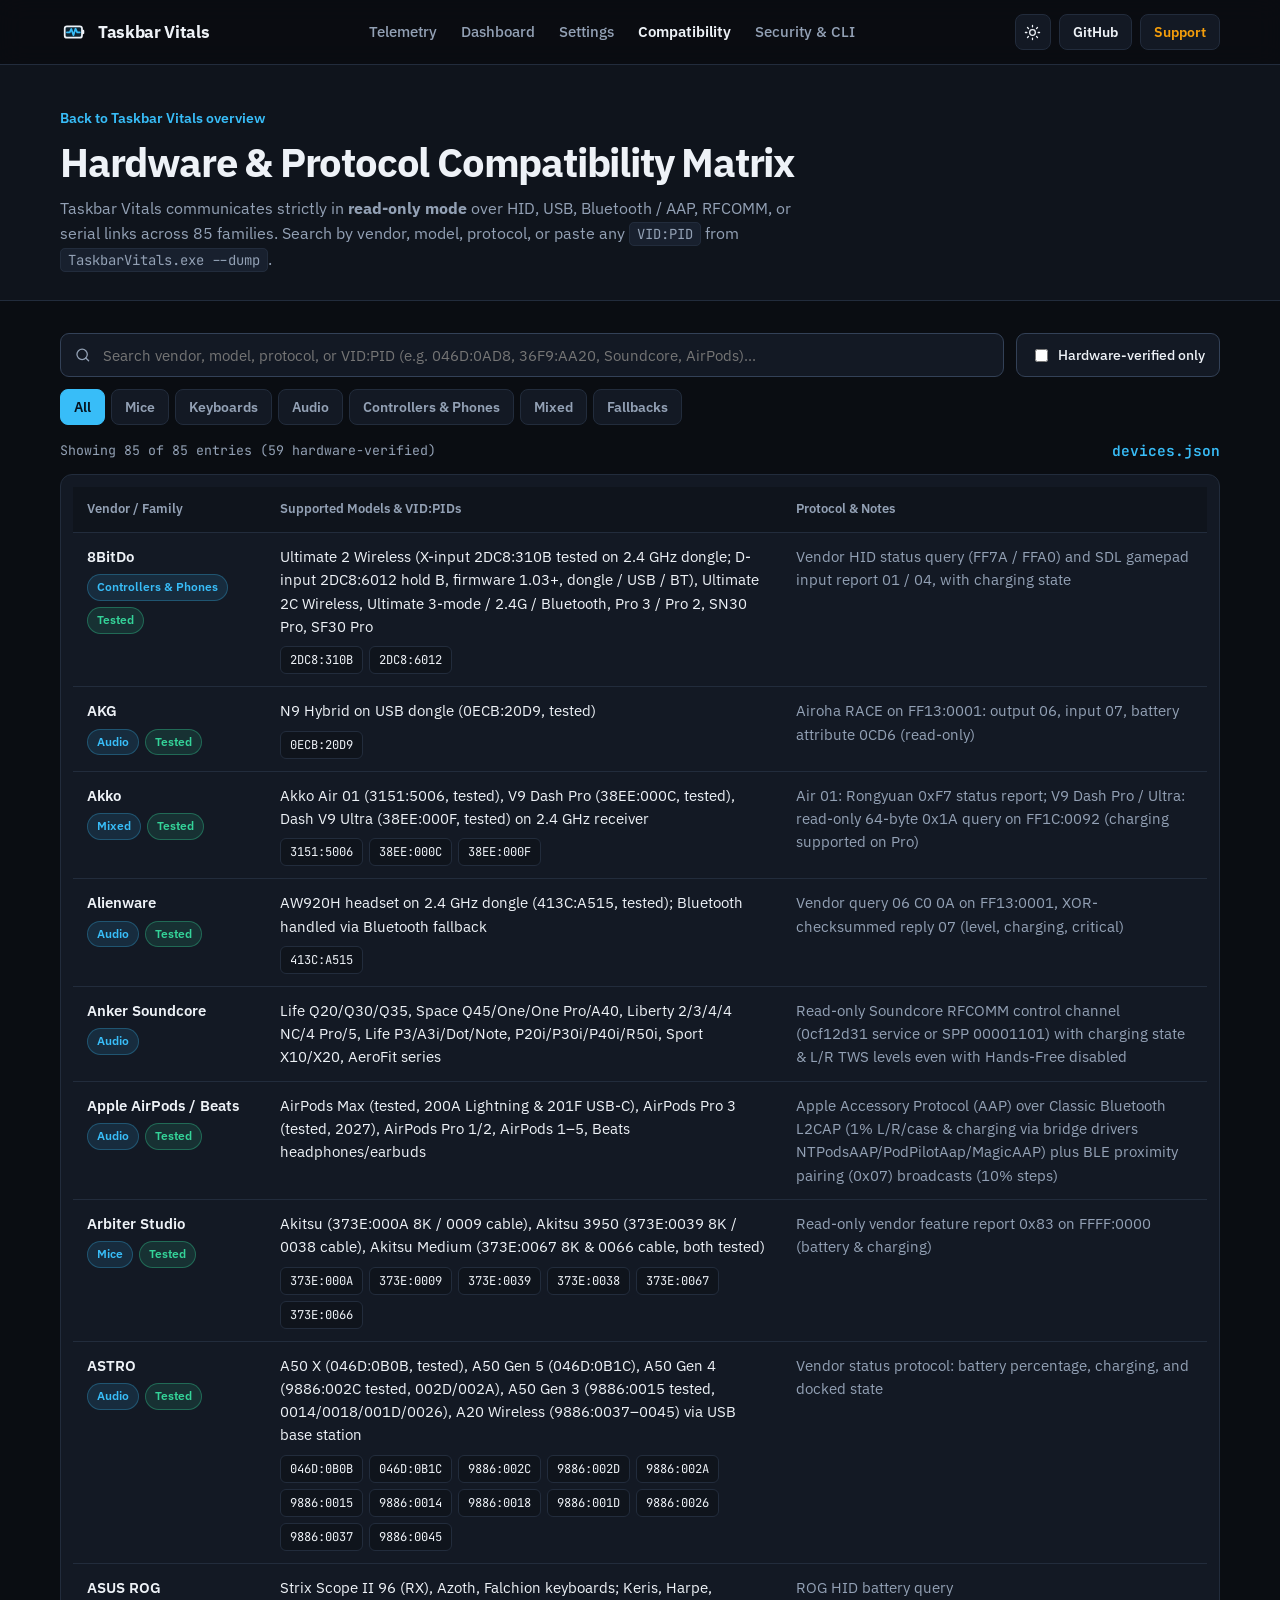
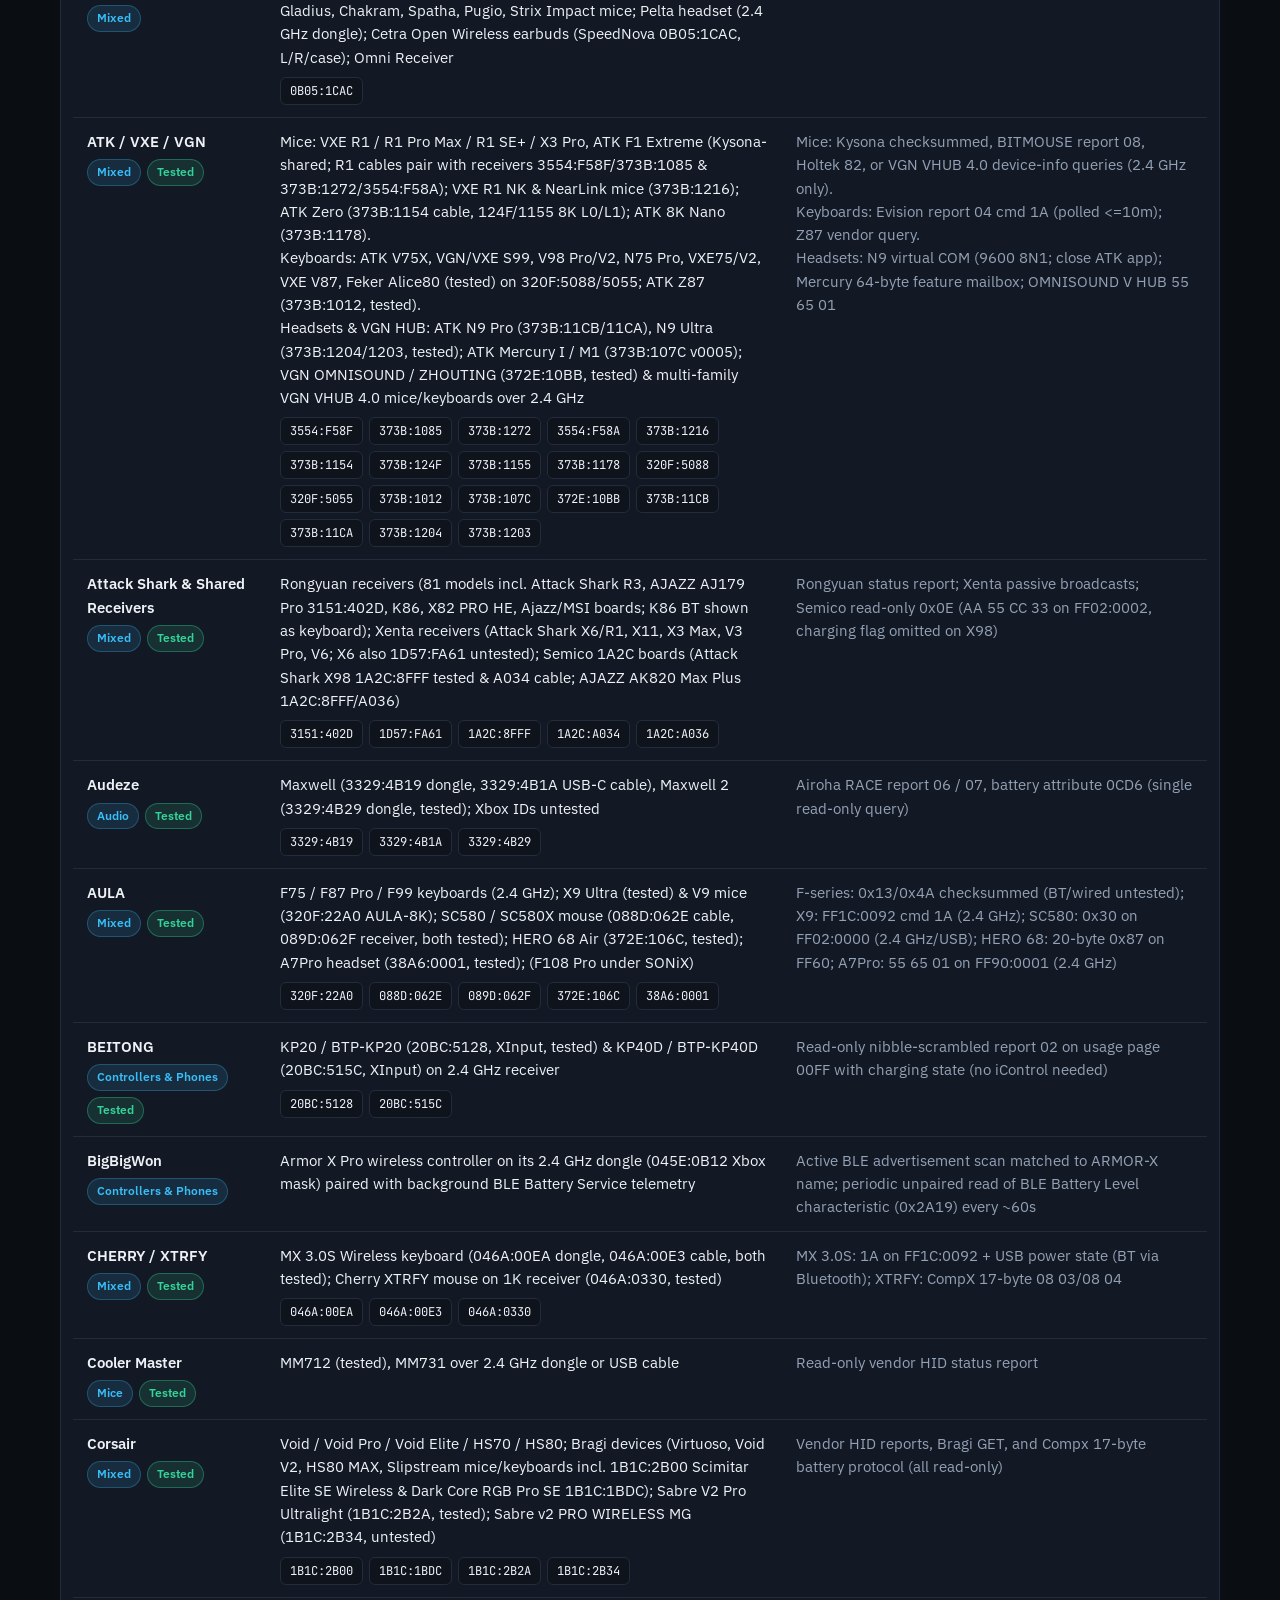
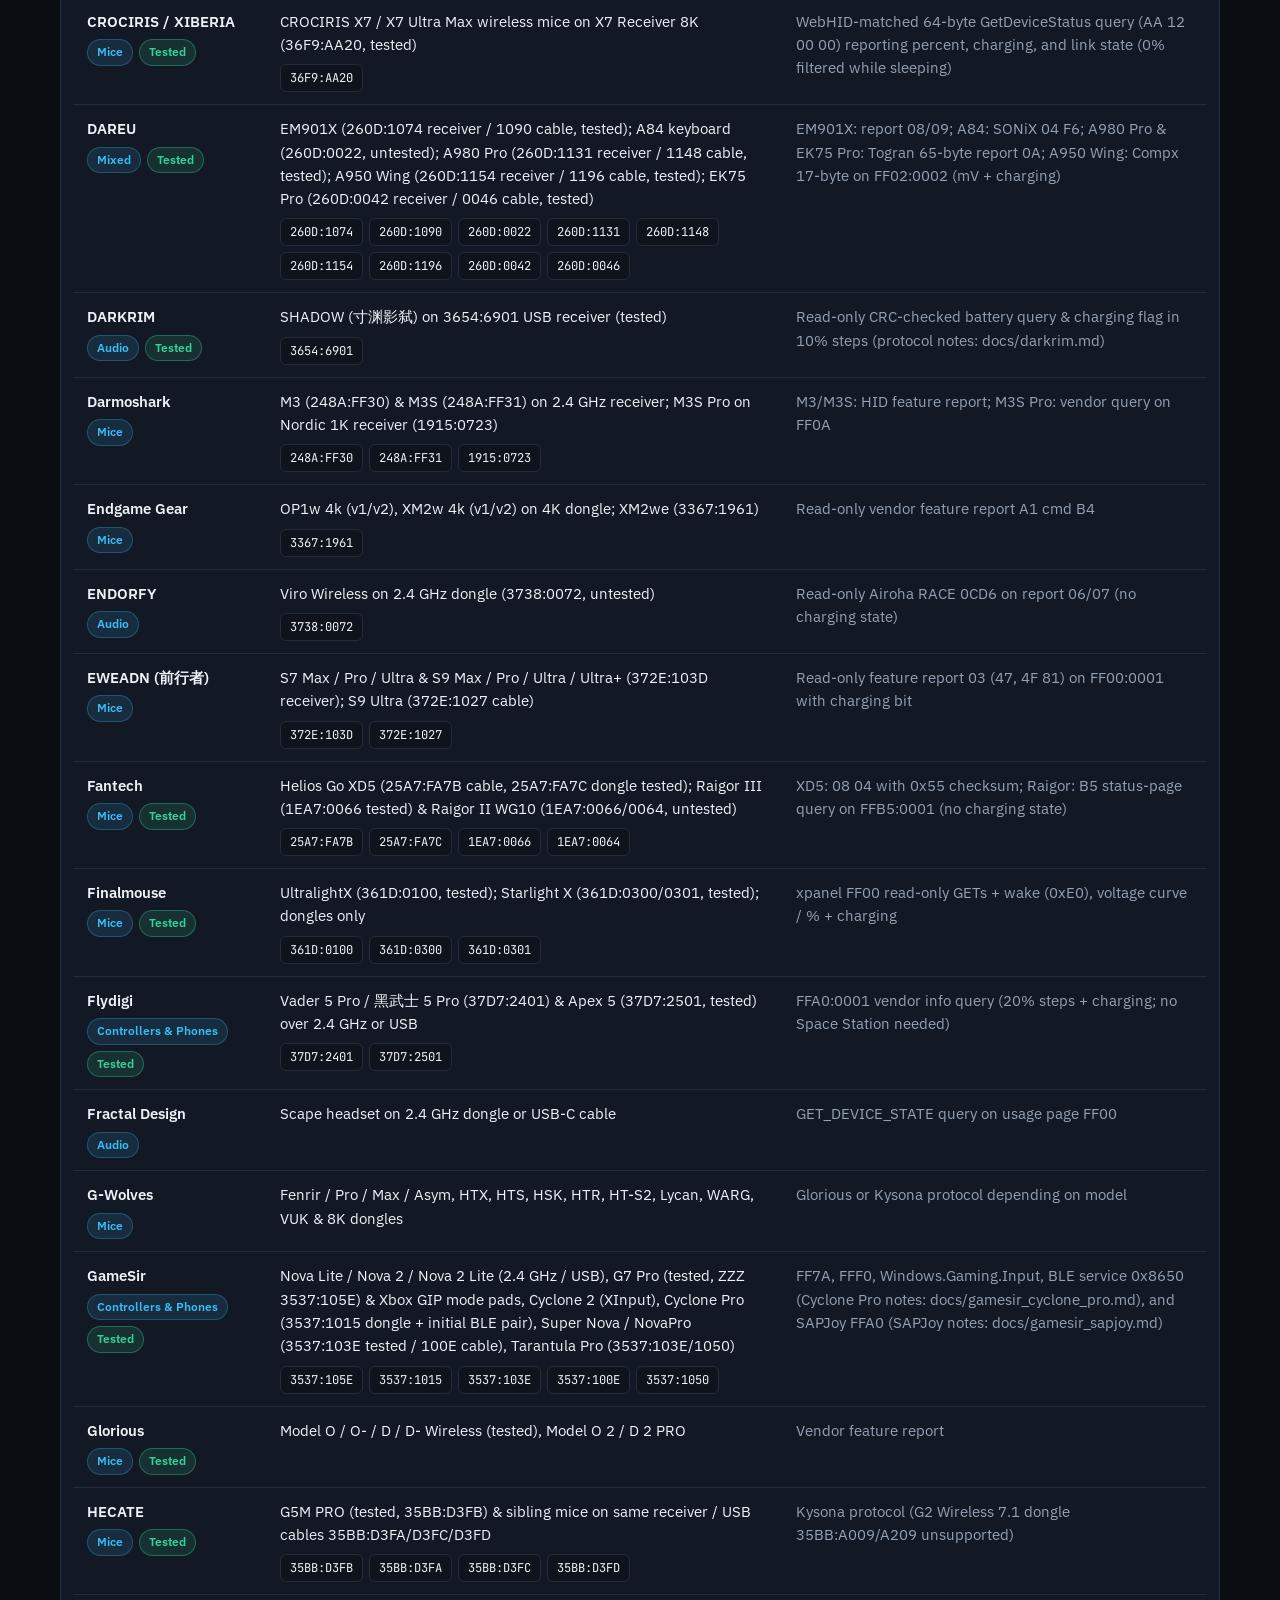
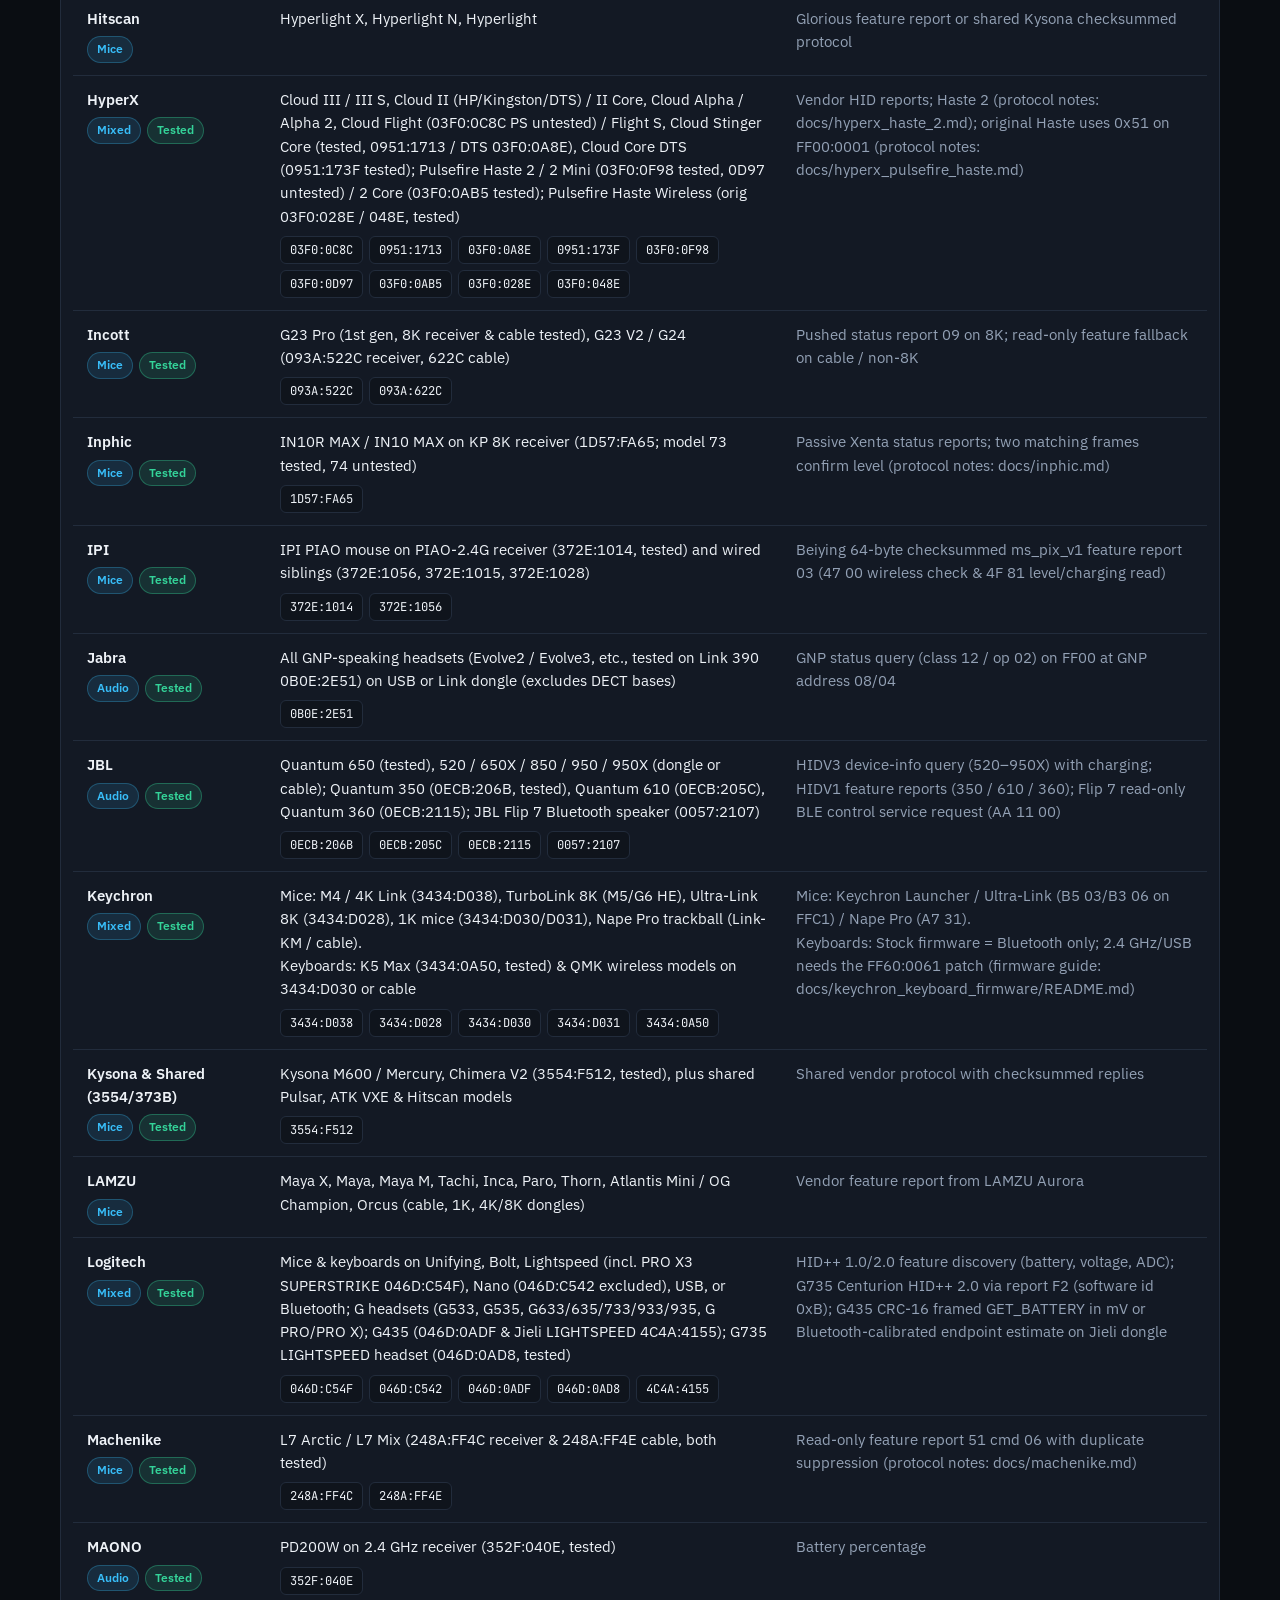
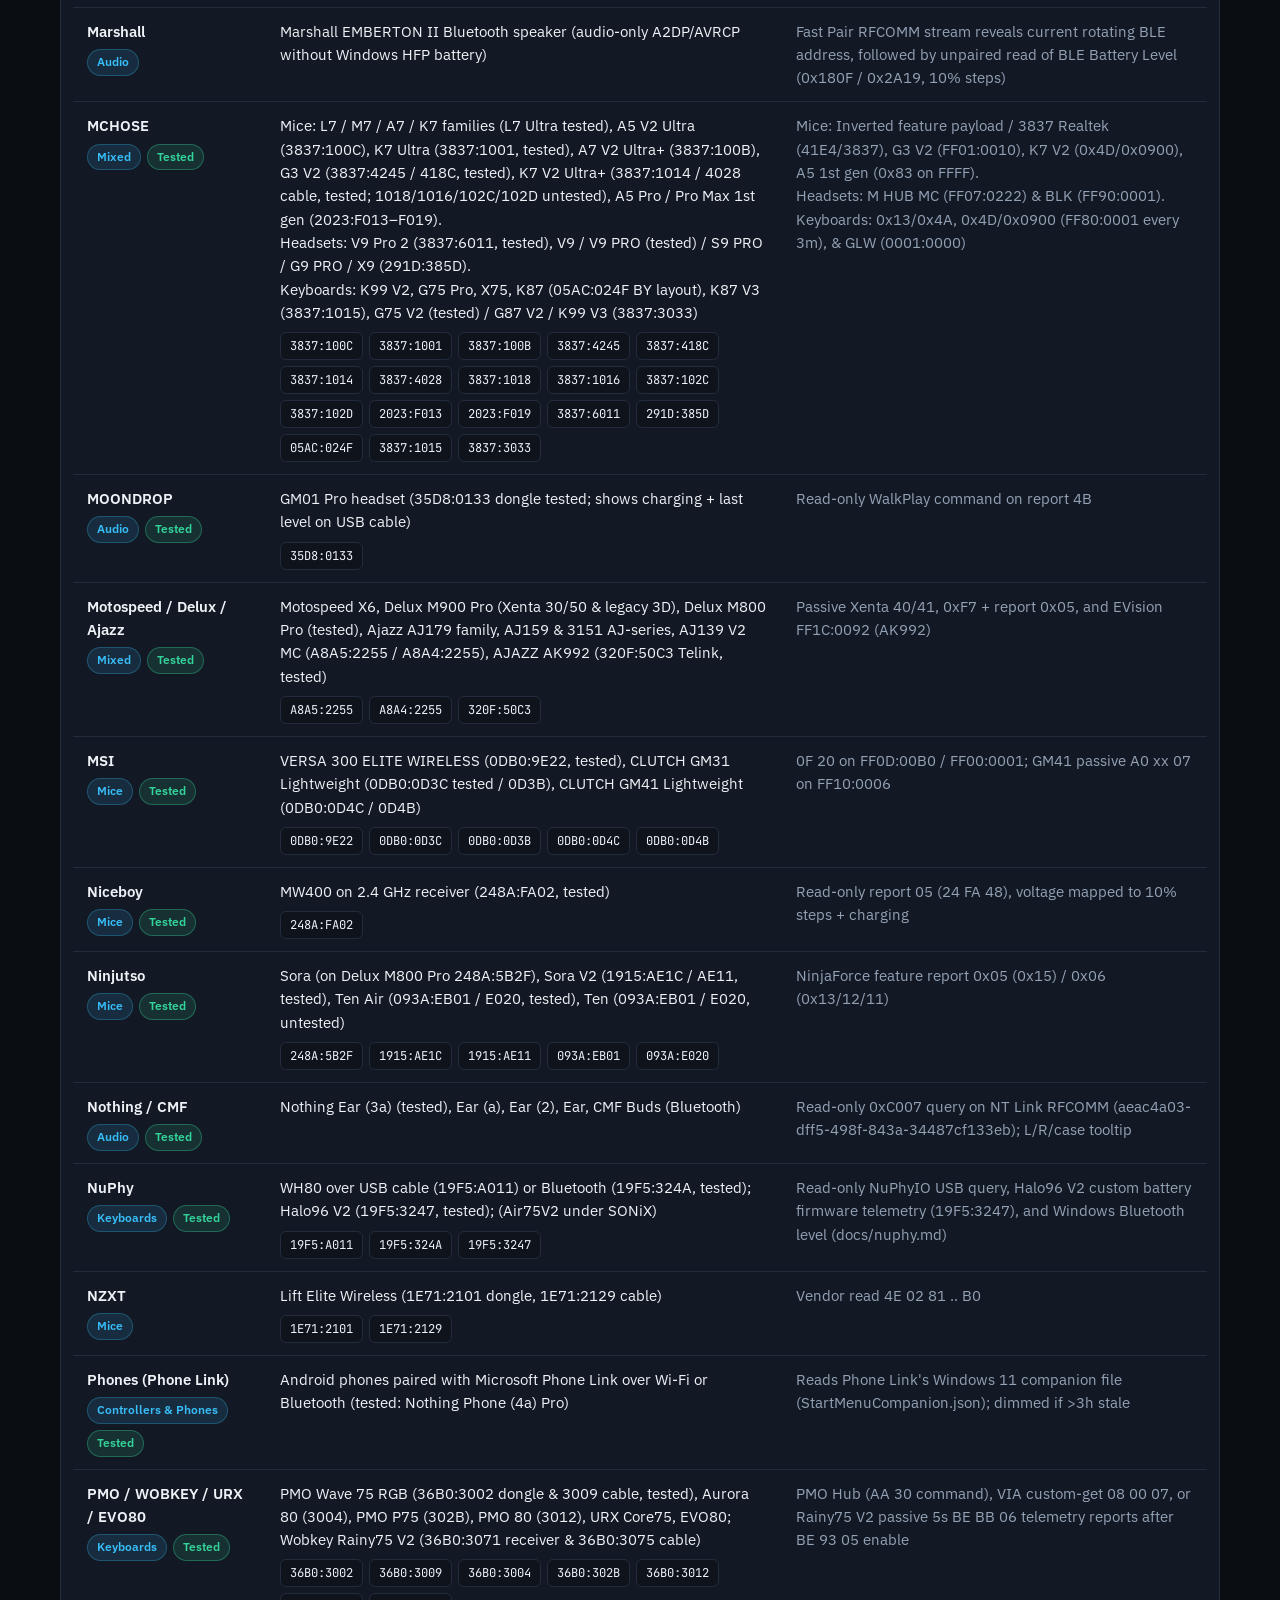
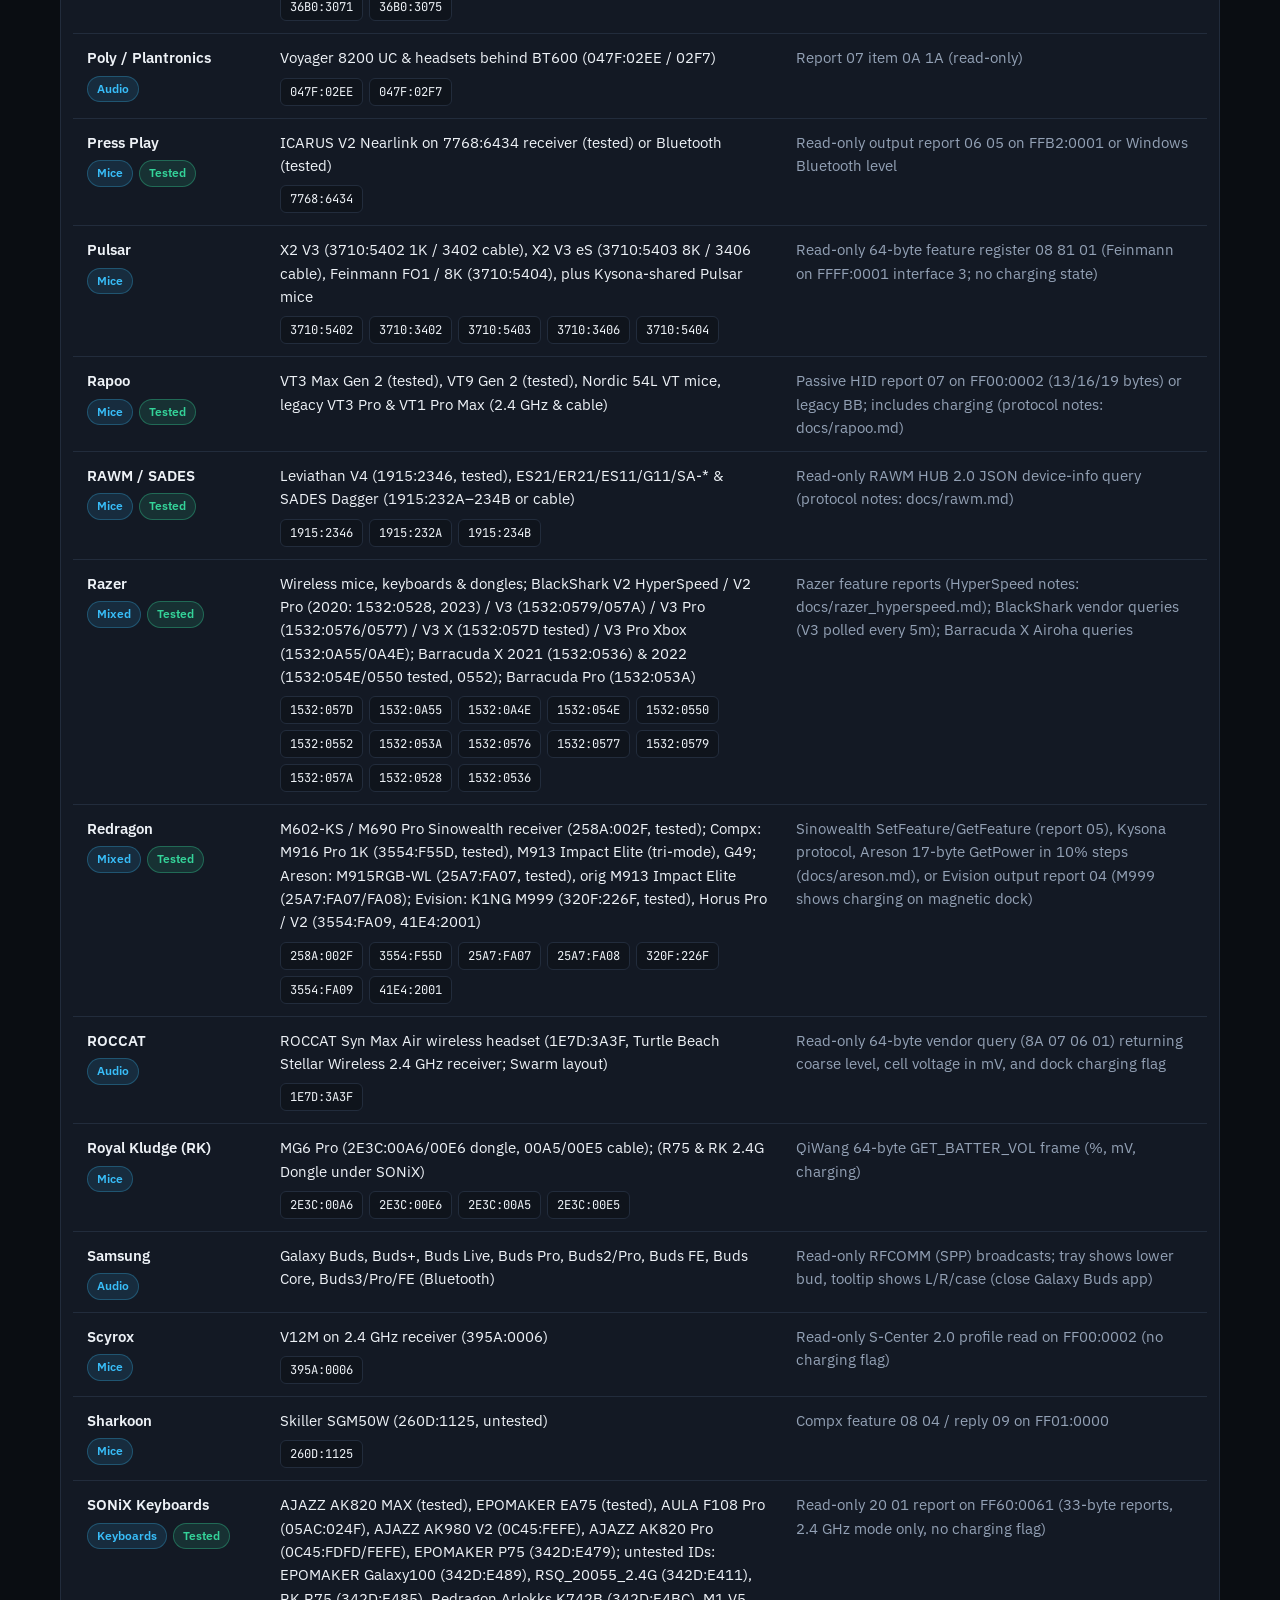
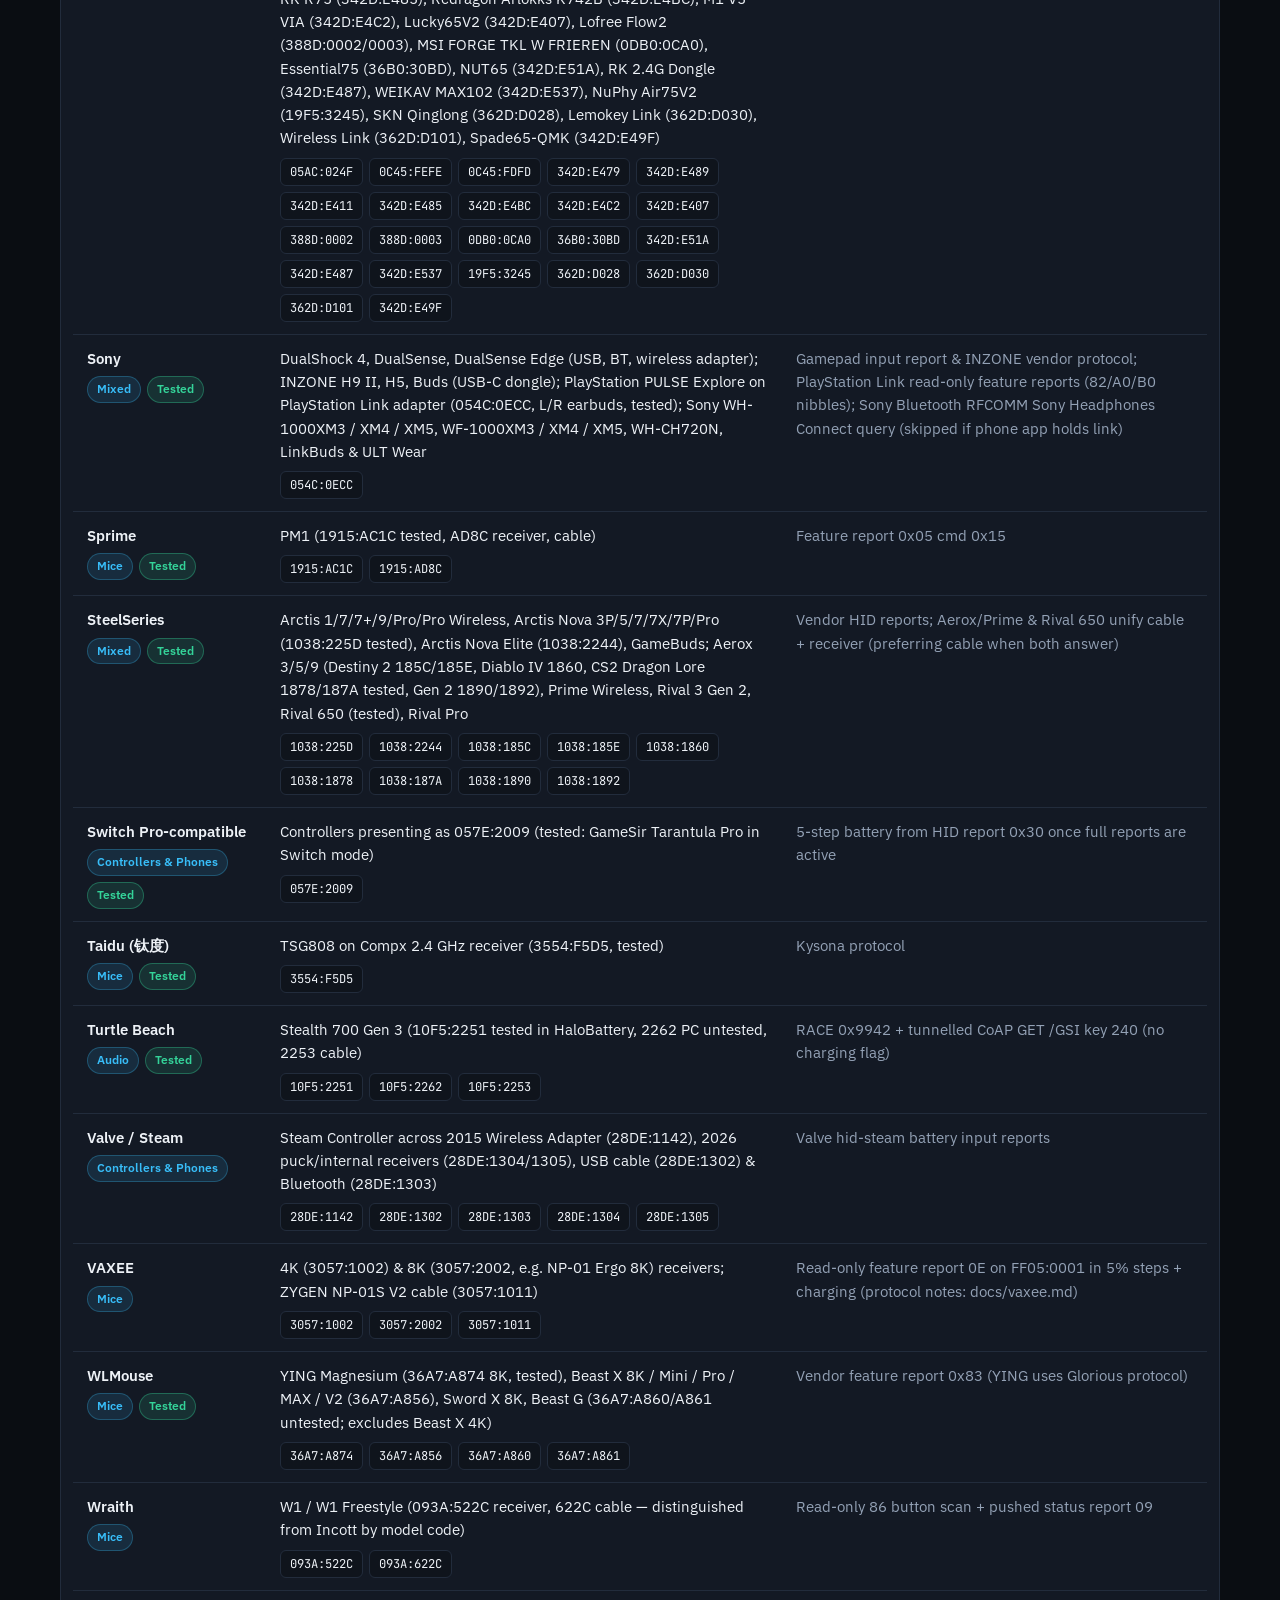
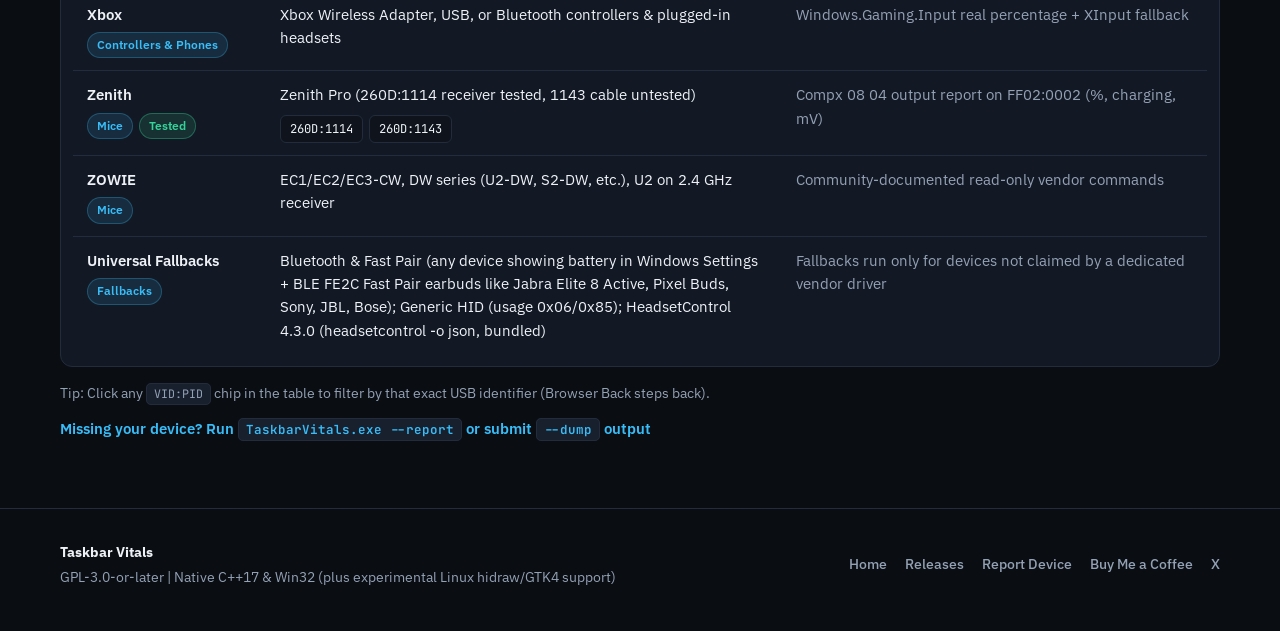
==== commit 5e6904aa: "Link the maintainer X account from README and site" ====
--- a/site/compatibility.html
+++ b/site/compatibility.html
@@ -9,6 +9,16 @@
   <meta property="og:description" content="Search supported wireless mice, keyboards, headsets, earbuds, speakers, and controllers by model, protocol, or VID:PID.">
   <meta property="og:type" content="website">
   <meta property="og:url" content="https://symnistaken.github.io/TaskbarVitals/compatibility.html">
+  <meta property="og:site_name" content="Taskbar Vitals">
+  <meta property="og:image" content="https://symnistaken.github.io/TaskbarVitals/social-card.png">
+  <meta property="og:image:width" content="1200">
+  <meta property="og:image:height" content="630">
+  <meta property="og:image:alt" content="Taskbar Vitals on the Windows taskbar: a GPU hover card and a headset battery card.">
+  <meta name="twitter:card" content="summary_large_image">
+  <meta name="twitter:title" content="Taskbar Vitals — Hardware Compatibility Matrix">
+  <meta name="twitter:description" content="Search supported wireless mice, keyboards, headsets, earbuds, speakers, and controllers by model, protocol, or VID:PID.">
+  <meta name="twitter:image" content="https://symnistaken.github.io/TaskbarVitals/social-card.png">
+  <meta name="twitter:image:alt" content="Taskbar Vitals on the Windows taskbar: a GPU hover card and a headset battery card.">
   <link rel="icon" type="image/svg+xml" href="docs/readme/logo-dark.svg">
   <link rel="preconnect" href="https://fonts.googleapis.com">
   <link rel="preconnect" href="https://fonts.gstatic.com" crossorigin>
@@ -154,6 +164,7 @@
         <a href="https://github.com/symNistaken/TaskbarVitals/releases" target="_blank" rel="noopener">Releases</a>
         <a href="https://github.com/symNistaken/TaskbarVitals/issues/new/choose" target="_blank" rel="noopener">Report Device</a>
         <a href="https://buymeacoffee.com/symnistaken" target="_blank" rel="noopener">Buy Me a Coffee</a>
+        <a href="https://x.com/symnistaken" target="_blank" rel="noopener">X</a>
       </div>
     </div>
   </footer>
